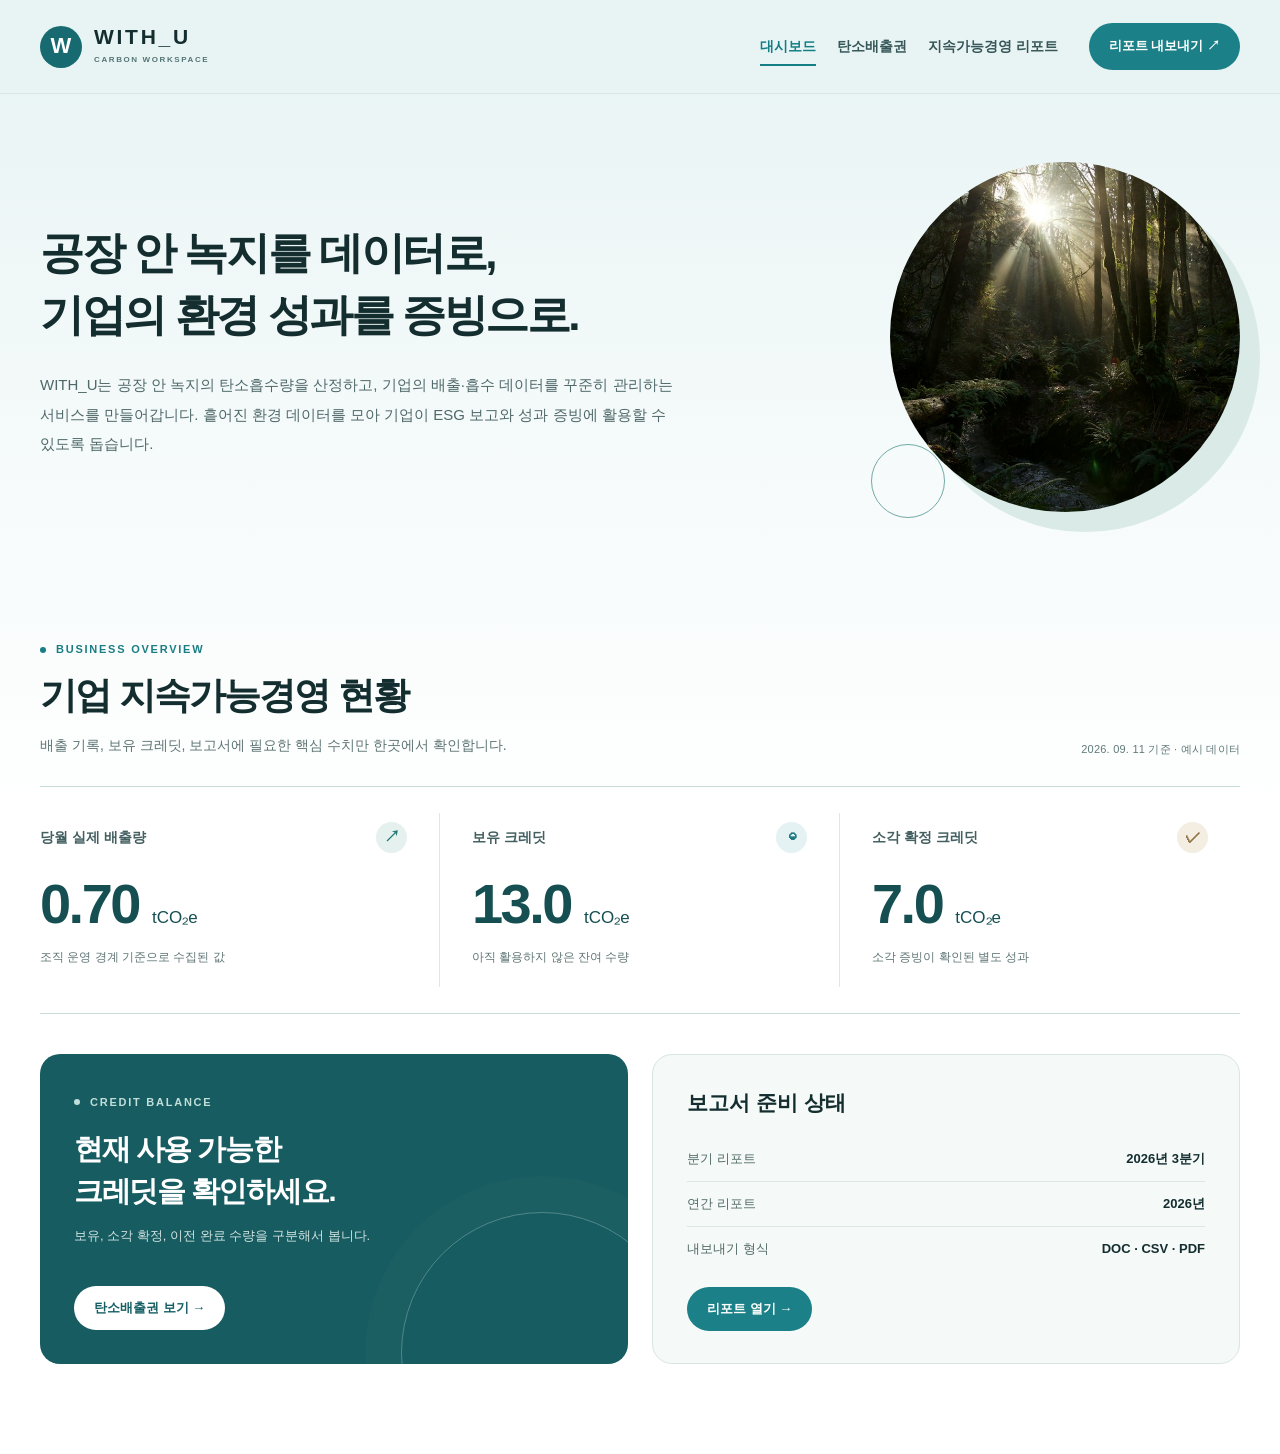
==== index.html @ e31fb892 "Update WITH_U carbon workspace website from supplied files" ====
<!doctype html>
<html lang="ko">
<head>
  <meta charset="utf-8">
  <meta name="viewport" content="width=device-width, initial-scale=1">
  <meta name="description" content="WITH_U 기업용 탄소배출권 및 지속가능경영 리포트 워크스페이스">
  <title>WITH_U | Carbon workspace</title>
  <link rel="icon" href="data:image/svg+xml,%3Csvg xmlns='http://www.w3.org/2000/svg' viewBox='0 0 64 64'%3E%3Crect width='64' height='64' rx='18' fill='%2311352a'/%3E%3Cpath d='M15 16l8 31 9-20 9 20 8-31' fill='none' stroke='%23d7f0d0' stroke-width='6' stroke-linecap='round' stroke-linejoin='round'/%3E%3C/svg%3E">
  <style>
    :root{--ink:#10231c;--forest:#12382c;--green:#207554;--mint:#d9f0df;--lime:#dff57d;--paper:#f5f6f1;--line:#dce3dc;--muted:#6a786f;--orange:#e98e51;--white:#fff;--shadow:0 18px 46px rgba(20,49,38,.08);--radius:22px}
    *{box-sizing:border-box} html{scroll-behavior:smooth} body{margin:0;background:var(--paper);color:var(--ink);font-family:Inter,"Pretendard","Noto Sans KR","Malgun Gothic",sans-serif;line-height:1.55} button,select{font:inherit} button{cursor:pointer} a{color:inherit;text-decoration:none}
    .site-header{height:78px;display:flex;align-items:center;gap:28px;padding:0 clamp(22px,4vw,72px);background:rgba(245,246,241,.9);backdrop-filter:blur(15px);border-bottom:1px solid rgba(16,35,28,.08);position:sticky;top:0;z-index:20}
    .brand{display:flex;align-items:center;gap:10px;border:0;background:none;color:var(--ink);padding:0;text-align:left;min-width:max-content}.brand-mark{display:grid;place-items:center;width:32px;height:32px;background:var(--forest);color:var(--lime);font-weight:900;border-radius:11px;font-size:17px}.brand strong{display:block;font-size:14px;letter-spacing:.14em;line-height:1}.brand small{display:block;margin-top:4px;color:var(--muted);font-size:8px;letter-spacing:.16em;font-weight:700}
    .top-nav{display:flex;align-items:center;gap:4px;margin-left:auto}.top-nav button{padding:11px 13px;border:0;border-radius:99px;background:transparent;color:#526158;font-size:14px;font-weight:750;white-space:nowrap}.top-nav button:hover,.top-nav button.active{background:#e3ece5;color:var(--forest)}.header-cta{display:inline-flex;align-items:center;gap:8px;padding:12px 17px;background:var(--forest);border:1px solid var(--forest);color:#fff;border-radius:99px;font-weight:800;font-size:13px;white-space:nowrap}.header-cta:hover{background:#205340}.menu-toggle{display:none;border:0;background:#e3ece5;border-radius:10px;width:40px;height:40px;font-size:20px;color:var(--forest)}
    main{max-width:1280px;margin:0 auto;padding:40px clamp(22px,4vw,72px) 76px}.page{display:none;animation:rise .3s ease}.page.active{display:block}@keyframes rise{from{opacity:0;transform:translateY(7px)}to{opacity:1;transform:none}}
    .eyebrow{display:inline-flex;align-items:center;gap:8px;font-size:11px;color:var(--green);font-weight:900;letter-spacing:.14em;text-transform:uppercase}.eyebrow:before{content:"";display:block;width:19px;height:2px;background:var(--green)}.intro{display:flex;justify-content:space-between;align-items:end;gap:28px;margin:28px 0 26px}.intro h1{font-size:clamp(30px,4vw,50px);line-height:1.12;letter-spacing:-.06em;margin:9px 0 9px}.intro p{margin:0;color:var(--muted);font-size:14px}.asof{padding:9px 12px;border:1px solid var(--line);background:rgba(255,255,255,.64);border-radius:99px;font-size:12px;white-space:nowrap;color:#536158}
    .activity-intro{padding:clamp(22px,3vw,32px);margin-bottom:30px;background:#e7f3e8;border:1px solid #c9e1cc;border-radius:var(--radius)}.activity-intro h2{margin:8px 0 10px;font-size:clamp(23px,3vw,32px);line-height:1.35;letter-spacing:-.045em;word-break:keep-all;overflow-wrap:anywhere}.activity-intro p{max-width:850px;margin:0;color:#4f6257;font-size:14px;line-height:1.8;word-break:keep-all;overflow-wrap:anywhere}
    .metric-grid{display:grid;grid-template-columns:repeat(3,1fr);gap:15px}.metric{background:var(--white);border:1px solid var(--line);border-radius:var(--radius);padding:23px;min-height:175px;box-shadow:0 5px 20px rgba(21,47,36,.025);position:relative;overflow:hidden}.metric:after{content:"";position:absolute;width:90px;height:90px;right:-28px;bottom:-34px;border-radius:50%;background:#eff7ed}.metric:nth-child(2):after{background:#e8f5c4}.metric:nth-child(3):after{background:#fae9de}.metric-label{display:flex;align-items:center;justify-content:space-between;color:var(--muted);font-size:13px;font-weight:750}.metric-icon{width:32px;height:32px;display:grid;place-items:center;border-radius:11px;background:#eef5ef;color:var(--forest);font-size:16px}.metric:nth-child(2) .metric-icon{background:#edf8ca}.metric:nth-child(3) .metric-icon{background:#fbe9dd}.metric-value{margin-top:31px;font-size:37px;font-weight:850;letter-spacing:-.06em;line-height:1}.metric-value small{font-size:16px;letter-spacing:-.03em;font-weight:750}.metric-note{margin:9px 0 0;font-size:12px;color:var(--muted)}
    .dashboard-actions{display:grid;grid-template-columns:1.1fr .9fr;gap:16px;margin-top:18px}.action-panel{padding:27px;border-radius:var(--radius);background:var(--forest);color:#fff;min-height:210px;display:flex;flex-direction:column;justify-content:space-between}.action-panel .eyebrow{color:var(--lime)}.action-panel .eyebrow:before{background:var(--lime)}.action-panel h2{font-size:26px;letter-spacing:-.05em;line-height:1.2;margin:10px 0 4px}.action-panel p{margin:0;color:#c9d8cc;font-size:13px}.action-link{align-self:flex-start;border:0;border-radius:99px;padding:11px 15px;background:var(--lime);color:var(--forest);font-weight:850;font-size:13px}.action-link:hover{background:#f1ffb8}.summary-card{padding:27px;border:1px solid var(--line);border-radius:var(--radius);background:#fff;min-height:210px}.summary-card h2{font-size:17px;margin:0}.summary-list{list-style:none;padding:0;margin:15px 0 0}.summary-list li{display:flex;justify-content:space-between;gap:15px;padding:10px 0;border-bottom:1px solid #edf0ed;font-size:13px}.summary-list li:last-child{border-bottom:0}.summary-list span{color:var(--muted)}.summary-list b{font-size:13px}
    .credit-overview{background:linear-gradient(135deg,#12382c,#174a39);border-radius:28px;padding:clamp(28px,5vw,54px);color:#fff;overflow:hidden;position:relative}.credit-overview:after{content:"";width:420px;height:420px;position:absolute;right:-155px;top:-235px;border:1px solid rgba(223,245,125,.42);border-radius:50%;box-shadow:0 0 0 62px rgba(223,245,125,.07),0 0 0 124px rgba(223,245,125,.045)}.credit-overview>*{position:relative;z-index:1}.credit-overview .eyebrow{color:var(--lime)}.credit-overview .eyebrow:before{background:var(--lime)}.credit-overview h1{max-width:650px;margin:11px 0 8px;font-size:clamp(33px,5vw,58px);line-height:1.08;letter-spacing:-.065em}.credit-overview p{max-width:610px;margin:0;color:#c8d7cc;font-size:15px}.credit-major{display:flex;align-items:end;gap:12px;margin-top:36px}.credit-major b{font-size:52px;line-height:.9;letter-spacing:-.07em}.credit-major span{font-size:17px;font-weight:800}.credit-major small{margin-left:5px;padding:5px 10px;background:rgba(223,245,125,.14);border-radius:99px;color:#efffbc;font-size:11px;font-weight:800}
    .status-grid{display:grid;grid-template-columns:repeat(3,1fr);gap:15px;margin-top:18px}.status-card{background:#fff;border:1px solid var(--line);border-radius:var(--radius);padding:23px}.status-card .status-label{color:var(--muted);font-size:13px;font-weight:750}.status-card strong{display:block;margin-top:16px;font-size:30px;letter-spacing:-.06em;line-height:1}.status-card strong small{font-size:13px;letter-spacing:-.02em}.status-card p{margin:9px 0 0;color:var(--muted);font-size:12px}.status-card.available{border-color:#bfdcca;background:#fbfffb}.status-card.available strong{color:var(--green)}
    .section-head{display:flex;justify-content:space-between;align-items:end;gap:20px;margin:42px 0 15px}.section-head h2{margin:0;font-size:22px;letter-spacing:-.045em}.section-head p{margin:4px 0 0;color:var(--muted);font-size:13px}.badge{padding:6px 10px;background:#e9f4ea;color:#1d694d;border-radius:99px;font-size:11px;font-weight:850;white-space:nowrap}.credit-table{overflow:auto;border:1px solid var(--line);border-radius:var(--radius);background:#fff}.credit-table table{width:100%;border-collapse:collapse;min-width:650px}.credit-table th,.credit-table td{text-align:left;padding:18px 20px;border-bottom:1px solid #edf0ed;font-size:13px}.credit-table th{background:#f8faf7;color:var(--muted);font-size:11px;letter-spacing:.03em}.credit-table tr:last-child td{border:0}.credit-table td:nth-child(2){font-weight:850;font-size:14px}.status-tag{display:inline-flex;padding:5px 9px;border-radius:99px;font-size:11px;font-weight:850}.status-tag.hold{color:#146247;background:#e4f5e7}.status-tag.retired{color:#99531f;background:#fff0dd}.status-tag.transferred{color:#29617a;background:#e2f2f8}.credit-note{margin:15px 0 0;padding:15px 17px;border-left:3px solid var(--orange);border-radius:0 12px 12px 0;background:#fff9f4;color:#6d604f;font-size:12px}.green-sample{margin-top:44px;padding:clamp(23px,4vw,36px);border-radius:var(--radius);background:#e7f3e8;border:1px solid #c9e1cc}.green-sample .section-head{margin:0 0 21px}.green-sample .section-head p{max-width:650px}.sample-grid{display:grid;grid-template-columns:repeat(3,1fr);gap:13px}.sample-card{min-height:210px;padding:21px;border:1px solid rgba(30,105,75,.16);border-radius:17px;background:rgba(255,255,255,.78);display:flex;flex-direction:column}.sample-number{display:inline-grid;place-items:center;width:34px;height:34px;border-radius:50%;background:var(--forest);color:var(--lime);font-size:12px;font-weight:900}.sample-card h3{margin:22px 0 8px;font-size:18px;letter-spacing:-.04em;line-height:1.25}.sample-card p{margin:0;color:#4f6257;font-size:14px;line-height:1.6}.sample-proof{margin-top:auto;padding-top:16px;color:#1e6a4b;font-size:12px;font-weight:800}.sample-footnote{margin:17px 0 0;color:#56705e;font-size:12px;line-height:1.6}@media(max-width:820px){.sample-grid{grid-template-columns:1fr}.green-sample{margin-top:33px}.sample-card{min-height:0}}
    .report-shell{display:grid;grid-template-columns:275px 1fr;gap:18px;align-items:start}.report-settings{padding:23px;border-radius:var(--radius);background:var(--forest);color:#fff;position:sticky;top:98px}.report-settings h2{font-size:20px;letter-spacing:-.04em;margin:0}.report-settings p{font-size:12px;color:#c9d7ce;margin:8px 0 22px}.report-settings label{display:block;font-size:11px;font-weight:800;letter-spacing:.06em;color:#dce8df;margin-bottom:8px}.report-settings select{width:100%;padding:12px;border:1px solid rgba(255,255,255,.25);border-radius:11px;background:#214c3d;color:#fff;outline:none}.download-actions{display:grid;gap:8px;margin-top:20px}.download-actions button{width:100%;border-radius:11px;padding:11px;border:0;font-size:13px;font-weight:850}.download-actions .download-primary{background:var(--lime);color:var(--forest)}.download-actions .download-secondary{background:transparent;border:1px solid rgba(255,255,255,.28);color:#fff}.report-side-note{margin-top:18px;padding-top:16px;border-top:1px solid rgba(255,255,255,.18);font-size:11px;color:#c8d5cc}.report-paper{padding:clamp(25px,5vw,50px);border:1px solid var(--line);border-radius:var(--radius);background:#fff;box-shadow:var(--shadow)}.paper-top{display:flex;justify-content:space-between;align-items:start;gap:20px;padding-bottom:25px;border-bottom:2px solid var(--forest)}.paper-top h1{margin:7px 0 0;font-size:29px;letter-spacing:-.055em;line-height:1.15}.report-stamp{padding:7px 10px;border:1px solid #a7d1b3;color:#176044;border-radius:99px;font-size:10px;font-weight:850;white-space:nowrap}.report-paper h2{font-size:17px;margin:31px 0 10px;letter-spacing:-.035em}.report-paper p{font-size:14px;color:#36453d;margin:0 0 13px}.report-data{display:grid;grid-template-columns:repeat(3,1fr);gap:10px;margin:20px 0}.report-data div{padding:15px;border-radius:13px;background:#f3f7f2}.report-data span{display:block;font-size:11px;color:var(--muted);font-weight:700}.report-data b{display:block;font-size:20px;letter-spacing:-.05em;margin-top:5px}.report-disclosure{margin-top:23px;padding:14px 16px;background:#fff8e7;border-radius:12px;color:#725f37;font-size:11px;line-height:1.6}.toast{position:fixed;z-index:30;left:50%;bottom:28px;transform:translate(-50%,20px);opacity:0;visibility:hidden;transition:.25s ease;padding:12px 17px;background:#10281e;color:#fff;border-radius:99px;font-size:13px;font-weight:700;box-shadow:0 14px 30px rgba(0,0,0,.16)}.toast.show{opacity:1;visibility:visible;transform:translate(-50%,0)}
    @media(max-width:820px){.site-header{height:68px;padding:0 19px;gap:12px}.brand small{display:none}.top-nav{display:none;position:absolute;top:61px;left:13px;right:13px;padding:9px;background:#fff;border:1px solid var(--line);border-radius:16px;box-shadow:var(--shadow);flex-direction:column;align-items:stretch}.top-nav button{text-align:left}.site-header.menu-open .top-nav{display:flex}.header-cta{margin-left:auto;padding:10px 12px;font-size:12px}.menu-toggle{display:block}main{padding:29px 19px 54px}.intro{align-items:start;flex-direction:column;gap:14px;margin:19px 0 20px}.metric-grid,.status-grid{grid-template-columns:1fr}.dashboard-actions,.report-shell{grid-template-columns:1fr}.report-settings{position:static}.report-data{grid-template-columns:1fr}.credit-major b{font-size:45px}.credit-overview{padding:29px}.credit-overview:after{right:-250px}.section-head{margin-top:31px}.asof{white-space:normal}.paper-top{flex-direction:column}.top-nav+ .header-cta{display:none}}
    @media print{body{background:#fff}.site-header,#dashboard,#credits,.report-settings,.toast{display:none!important}main{padding:0;max-width:none}.page{display:none!important}.page.active#reports{display:block!important}.report-shell{display:block}.report-paper{border:0;box-shadow:none;padding:0}.report-paper p{font-size:11pt}.report-paper h2{margin-top:21px}.report-disclosure{font-size:9pt}.paper-top h1{font-size:23pt}}
  </style>
  <link rel="stylesheet" href="theme.css" media="screen">
</head>
<body>
  <header class="site-header" id="site-header">
    <button class="brand" type="button" onclick="navigate('dashboard')" aria-label="WITH_U 대시보드">
      <span class="brand-mark">W</span><span><strong>WITH_U</strong><small>CARBON WORKSPACE</small></span>
    </button>
    <nav class="top-nav" aria-label="주요 메뉴">
      <button type="button" data-page="dashboard" class="active" onclick="navigate('dashboard')">대시보드</button>
      <button type="button" data-page="credits" onclick="navigate('credits')">탄소배출권</button>
      <button type="button" data-page="reports" onclick="navigate('reports')">지속가능경영 리포트</button>
    </nav>
    <button class="header-cta" type="button" onclick="openReportExport()">리포트 내보내기 ↗</button>
    <button class="menu-toggle" type="button" aria-label="메뉴 열기" aria-expanded="false" onclick="toggleMenu()">☰</button>
  </header>

  <main>
    <section class="page active" id="dashboard" aria-labelledby="dashboard-title">
      <section class="activity-intro" aria-labelledby="activity-title">
        <h2 id="activity-title">공장 안 녹지를 데이터로, 기업의 환경 성과를 증빙으로.</h2>
        <p>WITH_U는 공장 안 녹지의 탄소흡수량을 산정하고, 기업의 배출·흡수 데이터를 꾸준히 관리하는 서비스를 만들어갑니다. 흩어진 환경 데이터를 모아 기업이 ESG 보고와 성과 증빙에 활용할 수 있도록 돕습니다.</p>
      </section>
      <div class="intro">
        <div><span class="eyebrow">BUSINESS OVERVIEW</span><h1 id="dashboard-title">기업 지속가능경영 현황</h1><p>배출 기록, 보유 크레딧, 보고서에 필요한 핵심 수치만 한곳에서 확인합니다.</p></div>
        <span class="asof">2026. 09. 11 기준 · 예시 데이터</span>
      </div>
      <div class="metric-grid">
        <article class="metric"><div class="metric-label"><span>당월 실제 배출량</span><span class="metric-icon">↗</span></div><div class="metric-value">0.70 <small>tCO₂e</small></div><p class="metric-note">조직 운영 경계 기준으로 수집된 값</p></article>
        <article class="metric"><div class="metric-label"><span>보유 크레딧</span><span class="metric-icon">◒</span></div><div class="metric-value">13.0 <small>tCO₂e</small></div><p class="metric-note">아직 활용하지 않은 잔여 수량</p></article>
        <article class="metric"><div class="metric-label"><span>소각 확정 크레딧</span><span class="metric-icon">✓</span></div><div class="metric-value">7.0 <small>tCO₂e</small></div><p class="metric-note">소각 증빙이 확인된 별도 성과</p></article>
      </div>
      <div class="dashboard-actions">
        <article class="action-panel"><div><span class="eyebrow">CREDIT BALANCE</span><h2>현재 사용 가능한<br>크레딧을 확인하세요.</h2><p>보유, 소각 확정, 이전 완료 수량을 구분해서 봅니다.</p></div><button class="action-link" type="button" onclick="navigate('credits')">탄소배출권 보기 →</button></article>
        <article class="summary-card"><h2>보고서 준비 상태</h2><ul class="summary-list"><li><span>분기 리포트</span><b>2026년 3분기</b></li><li><span>연간 리포트</span><b>2026년</b></li><li><span>내보내기 형식</span><b>DOC · CSV · PDF</b></li></ul><button class="action-link" style="margin-top:13px;background:#12382c;color:#fff" type="button" onclick="navigate('reports')">리포트 열기 →</button></article>
      </div>
    </section>

    <section class="page" id="credits" aria-labelledby="credits-title">
      <article class="credit-overview"><span class="eyebrow">CARBON CREDIT BALANCE</span><h1 id="credits-title">보유 크레딧,<br>명확하게 관리합니다.</h1><p>크레딧 수량은 실제 배출량과 상계하지 않고, 상태별로 분리해 지속가능경영 리포트에 바로 활용할 수 있습니다.</p><div class="credit-major"><b>13.0</b><span>tCO₂e</span><small>현재 보유</small></div></article>
      <div class="status-grid" aria-label="탄소배출권 상태">
        <article class="status-card available"><span class="status-label">보유</span><strong>13.0 <small>tCO₂e</small></strong><p>활용 전 잔여 크레딧</p></article>
        <article class="status-card"><span class="status-label">소각 확정</span><strong>7.0 <small>tCO₂e</small></strong><p>소각 증빙 확인 완료</p></article>
        <article class="status-card"><span class="status-label">이전 완료</span><strong>5.0 <small>tCO₂e</small></strong><p>이전 이력 보관</p></article>
      </div>
      <div class="section-head"><div><h2>크레딧 현황</h2><p>보고서에는 각 상태를 별도 항목으로 제시합니다.</p></div><span class="badge">2026년 관리 기준</span></div>
      <div class="credit-table"><table><thead><tr><th>구분</th><th>수량</th><th>리포트 표기</th><th>상태</th></tr></thead><tbody><tr><td>보유 크레딧</td><td>13.0 tCO₂e</td><td>활용 전 잔여 수량</td><td><span class="status-tag hold">보유</span></td></tr><tr><td>소각 확정 크레딧</td><td>7.0 tCO₂e</td><td>원장상 소각 증빙 기준</td><td><span class="status-tag retired">소각 확정</span></td></tr><tr><td>이전 완료 크레딧</td><td>5.0 tCO₂e</td><td>이전 이력 기준</td><td><span class="status-tag transferred">이전 완료</span></td></tr></tbody></table></div>
      <p class="credit-note">보고 유의: 보유·소각·이전 수량은 실제 배출량과 합산하거나 순배출량으로 표기하지 않습니다. 외부 공개 전에는 원장, 소각 증빙, 적용 기준을 확인하세요.</p>
      <section class="green-sample" aria-labelledby="green-sample-title">
        <div class="section-head"><div><h2 id="green-sample-title">녹지를 지키기 위한 활동 예시</h2><p>탄소배출권과 함께 관리할 수 있는 현장 보전 활동의 샘플입니다. 실제 운영 시에는 대상지·기간·기록 기준을 정해 적용합니다.</p></div><span class="badge">SAMPLE</span></div>
        <div class="sample-grid">
          <article class="sample-card"><span class="sample-number">01</span><h3>유휴부지 녹지 조성</h3><p>유휴 공간에 지역 환경에 맞는 수목과 초화를 식재하고, 식재 면적과 관리 현황을 지속적으로 기록합니다.</p><span class="sample-proof">기록 예시 · 식재 도면 · 현장 사진</span></article>
          <article class="sample-card"><span class="sample-number">02</span><h3>하천변·공원 식생 복원</h3><p>훼손된 수변과 공원 가장자리의 식생을 보완해 녹지 연결성을 높이고, 계절별 변화 상태를 점검합니다.</p><span class="sample-proof">기록 예시 · 구역 지도 · 점검 일지</span></article>
          <article class="sample-card"><span class="sample-number">03</span><h3>생육 및 유지관리 모니터링</h3><p>수목 고사율, 관수·정비 이력, 생태 관찰 결과를 정기적으로 관리해 녹지의 유지 상태를 확인합니다.</p><span class="sample-proof">기록 예시 · 관리 대장 · 관찰 기록</span></article>
        </div>
        <p class="sample-footnote">위 내용은 화면 구성용 샘플입니다. 녹지 보전 활동만으로 크레딧이 자동 발행되지는 않으며, 감축 주장에는 적용 방법론과 기준선, 검증 절차가 필요합니다.</p>
      </section>
    </section>

    <section class="page" id="reports" aria-labelledby="reports-title">
      <div class="intro"><div><span class="eyebrow">EXPORT READY</span><h1 id="reports-title">지속가능경영 리포트</h1><p>분기 또는 연간 기준의 요약 문안을 내려받아 보고서에 바로 넣을 수 있습니다.</p></div><span class="asof">DOC · CSV · PDF 지원</span></div>
      <div class="report-shell">
        <aside class="report-settings"><h2>리포트 설정</h2><p>보고 기간을 고르면 화면과 다운로드 내용이 함께 바뀝니다.</p><label for="report-period">보고 기간</label><select id="report-period" onchange="renderReport()"><option value="q1">2026년 1분기</option><option value="q2">2026년 2분기</option><option value="q3" selected>2026년 3분기</option><option value="annual">2026년 연간</option></select><div class="download-actions"><button class="download-primary" type="button" onclick="downloadReport('doc')">DOC 다운로드</button><button class="download-secondary" type="button" onclick="downloadReport('csv')">CSV 다운로드</button><button class="download-secondary" type="button" onclick="printReport()">PDF로 저장 / 인쇄</button></div><p class="report-side-note">내보낸 문서는 예시 데이터입니다. 외부 공개 전 조직 경계, 배출계수, 검증 상태를 확인하세요.</p></aside>
        <article class="report-paper" id="report-paper" aria-live="polite"></article>
      </div>
    </section>
  </main>
  <div class="toast" id="toast" role="status" aria-live="polite"></div>
  <script>
    const reports={
      q1:{label:'2026년 1분기',title:'WITH_U 지속가능경영 리포트 | 2026년 1분기',emission:'미입력',reduction:'미입력',holding:'미입력',retired:'미입력',boundary:'2026년 1분기 조직 운영 경계',status:'분기 데이터 미입력'},
      q2:{label:'2026년 2분기',title:'WITH_U 지속가능경영 리포트 | 2026년 2분기',emission:'미입력',reduction:'미입력',holding:'미입력',retired:'미입력',boundary:'2026년 2분기 조직 운영 경계',status:'분기 데이터 미입력'},
      q3:{label:'2026년 3분기',title:'WITH_U 지속가능경영 리포트 | 2026년 3분기',emission:'0.70',reduction:'16.8',holding:'13.0',retired:'7.0',boundary:'조직 운영 경계 내 수집 데이터',status:'내부 검토용 예시'},
      annual:{label:'2026년 연간',title:'WITH_U 지속가능경영 리포트 | 2026년 연간',emission:'2.84',reduction:'48.2',holding:'13.0',retired:'7.0',boundary:'2026년 연간 조직 운영 경계',status:'연간 취합 전 예시'}
    };
    let toastTimer;
    function navigate(page){
      document.querySelectorAll('.page').forEach(el=>el.classList.toggle('active',el.id===page));
      document.querySelectorAll('[data-page]').forEach(el=>el.classList.toggle('active',el.dataset.page===page));
      const header=document.getElementById('site-header'); header.classList.remove('menu-open');
      document.querySelector('.menu-toggle').setAttribute('aria-expanded','false');
      window.scrollTo({top:0,behavior:'smooth'});
      if(page==='reports') renderReport();
    }
    function toggleMenu(){const header=document.getElementById('site-header');const open=header.classList.toggle('menu-open');document.querySelector('.menu-toggle').setAttribute('aria-expanded',String(open));}
    function openReportExport(){navigate('reports');setTimeout(()=>document.getElementById('report-period').focus(),280);}
    function currentReport(){return reports[document.getElementById('report-period').value];}
    function renderReport(){const d=currentReport();document.getElementById('report-paper').innerHTML=`<div class="paper-top"><div><span class="eyebrow">SUSTAINABILITY REPORT</span><h1>${d.label} 지속가능경영 요약</h1></div><span class="report-stamp">${d.status}</span></div><h2>핵심 수치</h2><div class="report-data"><div><span>실제 배출량</span><b>${d.emission} tCO₂e</b></div><div><span>활동 기반 감축량</span><b>${d.reduction} tCO₂e</b></div><div><span>소각 확정 크레딧</span><b>${d.retired} tCO₂e</b></div></div><h2>보고서 삽입용 문안</h2><p>WITH_U는 ${d.label} ${d.boundary}를 기준으로 온실가스 데이터를 관리했습니다. 실제 배출량은 <b>${d.emission} tCO₂e</b>이며, 방법론 적용을 전제로 관리하는 감축량은 <b>${d.reduction} tCO₂e</b>입니다.</p><p>보유 크레딧은 <b>${d.holding} tCO₂e</b>이며, 원장상 소각이 확정된 크레딧 <b>${d.retired} tCO₂e</b>는 별도 성과로 제시합니다. 크레딧 수량은 실제 배출량과 상계하지 않습니다.</p><h2>관리 기준</h2><p><b>보고 범위:</b> ${d.boundary}<br><b>데이터 상태:</b> ${d.status}</p><div class="report-disclosure"><b>외부 공개 전 확인 사항</b><br>조직·운영 경계, 적용 배출계수, 감축 방법론, 검증 절차 및 크레딧 적격성 증빙을 검토하세요.</div>`;}
    function reportText(d){return `${d.title}\n\n핵심 수치\n실제 배출량: ${d.emission} tCO2e\n활동 기반 감축량: ${d.reduction} tCO2e\n보유 크레딧: ${d.holding} tCO2e\n소각 확정 크레딧: ${d.retired} tCO2e\n\nWITH_U는 ${d.label} ${d.boundary}를 기준으로 온실가스 데이터를 관리했습니다. 보유 및 소각 확정 크레딧은 실제 배출량과 상계하지 않고 별도 성과로 제시합니다.\n\n외부 공개 전 조직·운영 경계, 배출계수, 감축 방법론, 검증 절차 및 크레딧 적격성 증빙을 확인하세요.`}
    function downloadBlob(content,name,type){const url=URL.createObjectURL(new Blob([content],{type}));const link=document.createElement('a');link.href=url;link.download=name;document.body.appendChild(link);link.click();link.remove();setTimeout(()=>URL.revokeObjectURL(url),500);}
    function downloadReport(type){const d=currentReport(),period=document.getElementById('report-period').value,slug=period==='annual'?'2026_Annual':`2026_${period.toUpperCase()}`;if(type==='csv'){const csv=`항목,값,단위,구분\n실제 배출량,${d.emission},tCO2e,온실가스 데이터\n활동 기반 감축량,${d.reduction},tCO2e,방법론 적용 전제\n보유 크레딧,${d.holding},tCO2e,잔여 수량\n소각 확정 크레딧,${d.retired},tCO2e,원장상 소각 증빙\n보고 범위,"${d.boundary}",,관리 경계`;downloadBlob('\uFEFF'+csv,`WITH_U_${slug}_sustainability_data.csv`,'text/csv;charset=utf-8');notify('CSV 파일을 다운로드했습니다.');return;}const doc=`<!doctype html><html lang="ko"><head><meta charset="utf-8"><style>body{font-family:Arial,'Malgun Gothic',sans-serif;max-width:760px;margin:42px auto;padding:0 24px;color:#17221e;line-height:1.7}h1{font-size:26px;border-bottom:2px solid #12382c;padding-bottom:12px}pre{white-space:pre-wrap;font-family:inherit}</style></head><body><h1>${d.title}</h1><pre>${reportText(d)}</pre></body></html>`;downloadBlob(doc,`WITH_U_${slug}_sustainability_summary.doc`,'application/msword');notify('DOC 파일을 다운로드했습니다.');}
    function printReport(){navigate('reports');setTimeout(()=>window.print(),180);}
    function notify(message){const t=document.getElementById('toast');t.textContent=message;t.classList.add('show');clearTimeout(toastTimer);toastTimer=setTimeout(()=>t.classList.remove('show'),2600);}
    renderReport();
  </script>
</body>
</html>
---- theme.css ----
/* Visual reference: https://thankscarbon.com/ — original WITH_U content retained. */
:root{--ink:#142e30;--forest:#155f64;--green:#197e84;--mint:#e4f3f1;--lime:#e0f1e6;--paper:#fff;--line:#dce8e6;--muted:#5f7474;--radius:20px;--shadow:0 16px 48px rgba(30,74,75,.045)}
body{background:linear-gradient(180deg,#e7f3f4 0,#f5fafa 440px,#fff 820px);font-size:15px;-webkit-font-smoothing:antialiased}
button,a,select{touch-action:manipulation}
button{transition:background .2s,color .2s,box-shadow .2s,transform .2s}
button:focus-visible,a:focus-visible,select:focus-visible{outline:3px solid #208e97;outline-offset:5px}
button:hover{transform:translateY(-1px)}
.site-header{height:94px;padding:0 max(32px,calc((100vw - 1200px)/2));gap:28px;background:rgba(232,244,244,.94);border-bottom:1px solid rgba(22,87,88,.08);backdrop-filter:blur(18px)}
.brand{gap:12px}.brand-mark{width:42px;height:42px;border-radius:50%;background:#176b70;color:#fff;font-size:22px;font-weight:700}.brand strong{font-size:21px;letter-spacing:.13em}.brand small{font-size:8px;letter-spacing:.2em;margin-top:7px;color:#557575}
.top-nav{gap:15px}.top-nav button{position:relative;border-radius:0;background:transparent;padding:13px 3px;color:#365658;font-size:14px;font-weight:700}
.top-nav button:hover,.top-nav button.active{background:transparent;color:#137f85}.top-nav button:after{content:"";position:absolute;bottom:4px;left:3px;right:3px;height:2px;background:currentColor;transform:scaleX(0);transition:transform .2s;transform-origin:left}.top-nav button.active:after,.top-nav button:hover:after{transform:scaleX(1)}
.header-cta{padding:13px 20px;border:0;background:#1b8087;font-weight:700;font-size:13px;box-shadow:none}.header-cta:hover{background:#155f64}
main{max-width:1264px;padding:0 32px 90px}
.page{animation:rise .35s ease}
.eyebrow{font-size:11px;font-weight:700;letter-spacing:.16em;gap:10px}.eyebrow:before{width:6px;height:6px;border-radius:50%}
.activity-intro{position:relative;isolation:isolate;display:flex;flex-direction:column;justify-content:center;min-height:500px;padding:68px 0 76px;margin:0 0 34px;background:transparent;border:0;border-radius:0}
.activity-intro:after{content:"";position:absolute;z-index:-1;right:0;top:68px;width:350px;aspect-ratio:1;border-radius:50%;background:#bdd9d4 url('./assets/forest.jpg') center 48%/cover;box-shadow:20px 20px 0 #d9eae7}
.activity-intro:before{content:"";position:absolute;right:295px;top:350px;width:72px;height:72px;border:1px solid #72aba6;border-radius:50%;z-index:-2}
.activity-intro .eyebrow{margin-bottom:17px}
.activity-intro h2{max-width:690px;width:calc(100% - 380px);margin:0 0 25px;font-size:clamp(32px,3.45vw,46px);font-weight:750;letter-spacing:-.055em;line-height:1.4;text-wrap:balance}
.activity-intro p{width:calc(100% - 415px);max-width:650px;color:#4f6869;font-size:15px;line-height:1.95}
.intro{gap:24px;margin:42px 0 28px}.intro h1{font-size:clamp(28px,3vw,37px);line-height:1.35;letter-spacing:-.05em;font-weight:750;margin:12px 0}.intro p{font-size:14px;line-height:1.8;word-break:keep-all}.asof{background:transparent;border:0;padding:0;color:#617979;font-size:11px;letter-spacing:.02em}
.metric-grid{gap:0;border-top:1px solid #c9dcda;border-bottom:1px solid #c9dcda;padding:26px 0}
.metric{min-height:174px;padding:9px 32px;background:transparent;border:0;border-right:1px solid var(--line);border-radius:0;box-shadow:none;overflow:visible}.metric:first-child{padding-left:0}.metric:last-child{border:0}.metric:after{display:none}.metric-label{font-size:14px;color:#435f60;font-weight:600}.metric-icon{width:31px;height:31px;border-radius:50%;background:#e5f1ee;color:#267974}.metric:nth-child(2) .metric-icon{background:#e4f2f3;color:#1f7a83}.metric:nth-child(3) .metric-icon{background:#f4eee2;color:#917446}.metric-value{font-size:56px;font-weight:650;letter-spacing:-.045em;color:#164f52;margin-top:23px;font-variant-numeric:tabular-nums}.metric-value small{font-size:17px;font-weight:500;letter-spacing:0}.metric-note{font-size:12px;margin-top:15px;line-height:1.7}
.dashboard-actions{margin-top:40px;gap:24px;grid-template-columns:1fr 1fr}.action-panel{position:relative;overflow:hidden;background:#175c61;border-radius:20px;padding:34px;min-height:285px}.action-panel:after{content:"";position:absolute;pointer-events:none;right:-55px;bottom:-130px;width:280px;height:280px;border:1px solid #518789;border-radius:50%;box-shadow:0 0 0 36px #ffffff04}.action-panel>*{position:relative;z-index:1}.action-panel .eyebrow{color:#bfdfd8}.action-panel .eyebrow:before{background:#bfdfd8}.action-panel h2{font-size:29px;line-height:1.45;margin:16px 0 12px;font-weight:650}.action-panel p{color:#d0e3e1;line-height:1.8}.action-link{background:#fff;color:#155f64;padding:12px 20px;font-size:13px;font-weight:700;margin-top:20px}.action-link:hover{background:#e7f6ef}.summary-card{padding:32px 34px;border-color:#d9e5e2;border-radius:20px;background:#f5f9f7;min-height:285px}.summary-card h2{font-size:21px;font-weight:650}.summary-list{margin-top:17px}.summary-list li{border-color:#dce8e4;padding:12px 0}.summary-list span{color:#516a66}.summary-list b{font-weight:650}.summary-card .action-link{background:#1b8087!important;margin-top:16px!important}.summary-card .action-link:hover{background:#155f64!important}
#credits,#reports{padding-top:52px}.credit-overview{padding:48px;background:#e6f2f1;border:1px solid #d4e6e2;border-radius:24px;color:var(--ink)}.credit-overview:after{width:275px;height:275px;right:35px;top:45px;border:0;background:#bdd9d4 url('./assets/forest.jpg') center/cover;box-shadow:15px 15px 0 #d2e5df;opacity:.94}.credit-overview .eyebrow{color:var(--green)}.credit-overview .eyebrow:before{background:var(--green)}.credit-overview h1{font-size:clamp(32px,4vw,49px);font-weight:650;line-height:1.35;letter-spacing:-.05em;max-width:65%;margin:17px 0 20px}.credit-overview p{color:#4c6968;max-width:61%;font-size:14px;line-height:1.85;word-break:keep-all}.credit-major{margin-top:34px;gap:10px;flex-wrap:wrap}.credit-major b{font-size:58px;font-weight:600;color:#155f64}.credit-major span{font-size:16px;font-weight:500;color:#346764}.credit-major small{background:#cfe7dd;color:#2d6357;font-weight:600;padding:6px 12px}
.status-grid{gap:20px;margin-top:24px}.status-card{padding:27px;border-radius:16px;background:#fff;border-color:#dce8e6}.status-card.available{background:#f3f9f5;border-color:#d2e5da}.status-card .status-label{font-size:14px;font-weight:600}.status-card strong{font-size:36px;margin-top:20px;font-weight:600}.status-card strong small{font-weight:500;font-size:14px}.status-card p{line-height:1.7}
.section-head{margin:52px 0 22px}.section-head h2{font-size:25px;font-weight:650;line-height:1.4}.section-head p{line-height:1.85}.badge{background:#e8f4ef;color:#337265;font-weight:600;padding:7px 12px}.credit-table{border-radius:16px;scrollbar-width:thin;scrollbar-color:#8db5b0 #f1f6f4}.credit-table th{background:#edf5f3;font-size:12px;font-weight:600;color:#4f6d6b}.credit-table th,.credit-table td{padding:20px 24px;border-color:#e3ece8}.credit-table td:nth-child(2){font-weight:650}.credit-table tbody tr:hover{background:#f7fbf9}.status-tag{font-weight:600}.credit-note{padding:18px 20px;font-size:12px;line-height:1.85;background:#fbf8f1;border-left-color:#c6ad7e}
.green-sample{margin-top:54px;background:#f0f6f2;border:0;border-radius:22px;padding:36px}.green-sample .section-head{align-items:start;margin-bottom:28px;gap:16px}.sample-grid{gap:24px}.sample-card{border:0;border-radius:0;background:transparent;padding:0 22px 0 0;border-right:1px solid #cfded4;min-height:245px}.sample-card:last-child{border:0;padding-right:0}.sample-number{width:40px;height:40px;background:#fff;color:#357564;font-weight:600;font-size:14px}.sample-card h3{font-size:20px;font-weight:650;line-height:1.5;margin:18px 0 12px;word-break:keep-all}.sample-card p{font-size:13px;line-height:1.85;color:#536d62}.sample-proof{padding-top:22px;font-size:11px;font-weight:600;line-height:1.8;color:#34765e}.sample-footnote{margin-top:30px;padding-top:20px;border-top:1px solid #d1e0d7;font-size:11px;line-height:1.85}
#reports>.intro{margin-top:0;margin-bottom:34px}.report-shell{grid-template-columns:280px minmax(0,1fr);gap:28px}.report-settings{background:#edf5f3;color:var(--ink);border:1px solid #d7e6e2;border-radius:18px;padding:26px;top:118px}.report-settings h2{font-size:21px;font-weight:650}.report-settings p{color:#536e69;font-size:13px;line-height:1.85;margin:12px 0 26px}.report-settings label{font-size:12px;font-weight:600;letter-spacing:0;color:#365f56}.report-settings select{background:#fff;color:#214b44;border:1px solid #a9c6bd;padding:13px;border-radius:8px;min-height:48px}.report-settings select:focus-visible{outline:3px solid #208e97}.download-actions{margin-top:24px;gap:10px}.download-actions button{min-height:45px;border-radius:99px;padding:12px 10px;font-weight:600}.download-actions .download-primary{background:#1b8087;color:#fff}.download-actions .download-primary:hover{background:#155f64}.download-actions .download-secondary{border:1px solid #abc7c0;color:#28584e;background:transparent}.download-actions .download-secondary:hover{background:#deeee7}.report-settings .report-side-note{margin:24px 0 0;padding-top:19px;border-top:1px solid #cadfd7;color:#5f776f;font-size:11px}
.report-paper{border-radius:18px;border-color:#dce7e2;padding:38px;box-shadow:0 16px 40px #214d4310}.paper-top{gap:18px;padding-bottom:26px;border-color:#2b7d78;flex-wrap:wrap}.paper-top h1{font-size:28px;font-weight:650;line-height:1.5;letter-spacing:-.045em;margin-top:10px}.report-stamp{font-weight:600;font-size:10px;border-color:#b3cec3;color:#397561}.report-paper h2{font-size:18px;font-weight:650;margin-top:32px}.report-paper p{line-height:1.95;color:#445e55}.report-data{gap:10px;margin:22px 0}.report-data div{padding:17px 13px;border-radius:10px;background:#f0f6f3}.report-data b{font-size:20px;font-weight:650;line-height:1.6;margin-top:8px}.report-data span{font-size:11px;font-weight:500;color:#58736a}.report-disclosure{background:#f8f5eb;color:#756544;padding:18px;font-size:11px;line-height:1.9}.toast{background:#164f52;border-radius:14px;max-width:calc(100vw - 32px);width:max-content;font-weight:500}
@media(min-width:1600px){.activity-intro{min-height:520px}.activity-intro:after{width:390px;top:60px}.activity-intro h2{font-size:48px}}
@media(max-width:1100px){.site-header{padding:0 28px;gap:20px}.top-nav{gap:12px}.header-cta{padding:12px 16px;font-size:12px}.activity-intro:after{width:290px;top:95px;right:5px}.activity-intro:before{right:230px}.activity-intro h2{width:calc(100% - 320px);font-size:36px}.activity-intro p{width:calc(100% - 330px);font-size:14px}.credit-overview:after{width:220px;height:220px;right:30px;top:75px}.paper-top h1{font-size:25px}.report-paper{padding:28px}.report-data{grid-template-columns:1fr}.report-data div{display:flex;align-items:center;justify-content:space-between;gap:12px}.report-data b{margin:0}}
@media(max-width:820px){.site-header{height:76px;padding:0 22px;gap:12px}.brand strong{font-size:19px}.brand-mark{width:37px;height:37px;font-size:20px}.brand small{display:block;font-size:7px}.menu-toggle{margin-left:auto;background:#dceeed;color:#1b6d72;width:44px;height:44px;border-radius:50%}.top-nav{top:68px;left:16px;right:16px;border-radius:16px;padding:12px 20px;background:#fff;box-shadow:0 12px 32px #164f521a;gap:3px}.top-nav button{padding:15px 3px;min-height:48px}.top-nav button:after{right:auto;width:28px;bottom:7px}.site-header.menu-open .top-nav{display:flex}.header-cta{display:none}main{padding:0 24px 60px}.activity-intro{min-height:460px;padding:44px 0 48px;margin-bottom:15px}.activity-intro:after{width:230px;top:110px;right:-5px;box-shadow:12px 12px 0 #d9eae7}.activity-intro:before{right:170px;top:320px;width:45px;height:45px}.activity-intro h2{width:calc(100% - 240px);font-size:30px;line-height:1.5;margin-bottom:18px}.activity-intro p{width:calc(100% - 250px);font-size:13px;line-height:1.9}.intro{margin:28px 0 24px;gap:13px}.intro h1{font-size:30px;margin:10px 0}.intro p{font-size:13px}.metric-grid{grid-template-columns:repeat(3,minmax(0,1fr));padding:20px 0}.metric{padding:5px 18px;min-height:160px}.metric-label{font-size:12px;gap:8px}.metric-icon{display:none}.metric-value{font-size:42px;margin-top:25px}.metric-value small{font-size:12px}.metric-note{font-size:11px}.dashboard-actions{grid-template-columns:1fr 1fr;gap:18px;margin-top:28px}.action-panel,.summary-card{padding:25px;min-height:290px}.action-panel h2{font-size:25px}.summary-card h2{font-size:20px}.summary-list li{font-size:12px}.summary-list b{font-size:12px}.report-shell{grid-template-columns:1fr;gap:24px}.report-settings{position:static;padding:24px}.download-actions{grid-template-columns:repeat(3,minmax(0,1fr));gap:8px}.download-actions button{font-size:12px}.report-settings p{margin-bottom:20px}.report-settings select{max-width:360px}.report-settings .report-side-note{margin-top:20px}.report-data{grid-template-columns:repeat(3,minmax(0,1fr))}.report-data div{display:block}.report-data b{margin-top:8px}.paper-top{flex-direction:row}.status-grid{grid-template-columns:repeat(3,minmax(0,1fr));gap:12px}.status-card{padding:20px}.status-card strong{font-size:31px}.credit-overview{padding:32px}.credit-overview:after{width:180px;height:180px;right:24px;top:55px}.credit-overview h1{font-size:34px;max-width:67%}.credit-overview p{max-width:64%;font-size:13px}.credit-major b{font-size:48px}.section-head{margin-top:38px;align-items:start}.green-sample{padding:28px;margin-top:38px}.sample-grid{grid-template-columns:1fr;gap:24px}.sample-card{border-right:0;border-bottom:1px solid #cfded4;padding:0 0 24px;min-height:0}.sample-card:last-child{padding-bottom:0}.sample-card h3{margin:12px 0 8px}.sample-proof{padding-top:14px}.sample-footnote{margin-top:24px}}
@media(max-width:560px){.activity-intro{padding:37px 0 32px;min-height:0;display:grid;grid-template-columns:minmax(0,1fr)}.activity-intro h2{width:100%;font-size:33px;line-height:1.45;max-width:400px;text-wrap:pretty}.activity-intro .eyebrow{margin-bottom:16px}.activity-intro p{width:100%;font-size:14px;line-height:1.9;max-width:440px}.activity-intro:after{position:relative;inset:auto;z-index:0;grid-row:4;justify-self:end;width:200px;margin:28px 12px 10px;box-shadow:12px 10px 0 #d9eae7}.activity-intro:before{top:auto;bottom:52px;right:195px;width:44px;height:44px}.intro h1{font-size:27px}.metric-grid{grid-template-columns:1fr;gap:0;padding:0}.metric,.metric:first-child{padding:22px 0;border-right:0;border-bottom:1px solid var(--line);min-height:0;display:grid;grid-template-columns:1fr auto;align-items:center;gap:5px 14px}.metric:last-child{border:0}.metric-label{font-size:14px}.metric-icon{display:grid;margin-left:8px;width:28px;height:28px}.metric-value{font-size:40px;margin:0;grid-column:2;grid-row:1/3;white-space:nowrap}.metric-note{font-size:11px;margin:0;grid-column:1}.metric-value small{font-size:12px}.dashboard-actions{grid-template-columns:1fr;gap:20px}.action-panel,.summary-card{padding:28px;min-height:270px}.action-panel h2{font-size:27px}.summary-list li,.summary-list b{font-size:13px}#credits,#reports{padding-top:30px}.credit-overview{padding:28px 24px}.credit-overview:after{display:none}.credit-overview h1{max-width:100%;font-size:34px}.credit-overview p{max-width:100%;font-size:14px}.credit-major{gap:8px}.credit-major small{font-size:10px}.status-grid{grid-template-columns:1fr;gap:12px}.status-card{padding:22px;display:grid;grid-template-columns:1fr auto;align-items:center;gap:6px 14px}.status-card strong{grid-column:2;grid-row:1/3;margin:0;font-size:30px}.status-card p{margin:0;font-size:11px}.status-card strong small{font-size:12px}.section-head h2{font-size:23px}.section-head{gap:12px;flex-wrap:wrap}.section-head p{font-size:12px}.credit-table th,.credit-table td{padding:17px 20px}.green-sample{padding:26px 22px}.report-settings{padding:24px}.download-actions{grid-template-columns:1fr}.report-settings select{max-width:none}.report-paper{padding:24px 20px}.paper-top{flex-direction:column;gap:12px}.paper-top h1{font-size:24px}.report-data{grid-template-columns:1fr}.report-data div{display:flex}.report-data b{margin:0}.report-paper p{font-size:13px;line-height:1.95}.asof{font-size:11px}.credit-note{font-size:11px}}
.paper-top h1{word-break:keep-all;overflow-wrap:anywhere;text-wrap:balance}.report-paper p{word-break:keep-all;overflow-wrap:anywhere}
@media(prefers-reduced-motion:reduce){html{scroll-behavior:auto}.page{animation:none}button,.top-nav button:after,.toast{transition:none}button:hover{transform:none}}
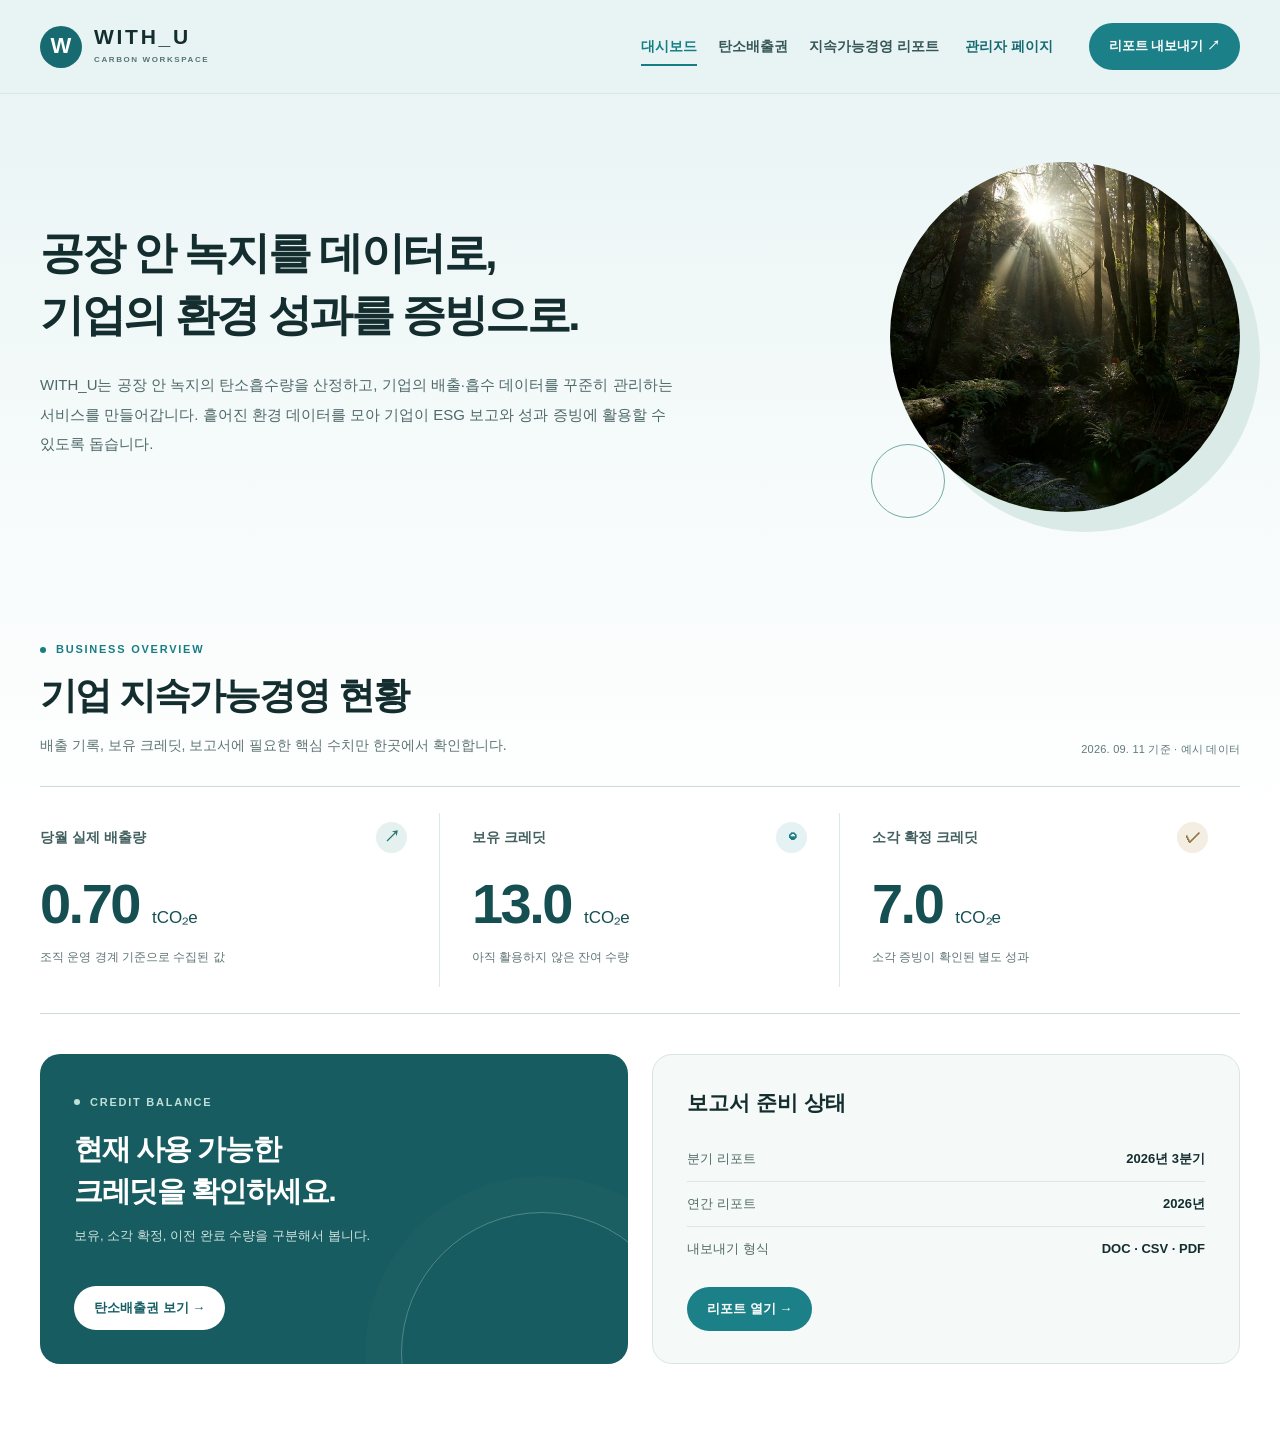
==== commit 3d22179a: "Add green-space admin page with GPS boundaries, soil records and carbon stock-change calculations" ====
--- a/index.html
+++ b/index.html
@@ -25,7 +25,7 @@
     @media print{body{background:#fff}.site-header,#dashboard,#credits,.report-settings,.toast{display:none!important}main{padding:0;max-width:none}.page{display:none!important}.page.active#reports{display:block!important}.report-shell{display:block}.report-paper{border:0;box-shadow:none;padding:0}.report-paper p{font-size:11pt}.report-paper h2{margin-top:21px}.report-disclosure{font-size:9pt}.paper-top h1{font-size:23pt}}
   </style>
   <link rel="stylesheet" href="theme.css" media="screen">
-</head>
+<style>.top-nav .admin-nav{font-size:14px;font-weight:700;padding:12px 8px;white-space:nowrap;color:#176b70}.top-nav .admin-nav:hover{text-decoration:underline}@media(max-width:820px){.top-nav .admin-nav{min-height:48px;padding:15px 3px}}</style></head>
 <body>
   <header class="site-header" id="site-header">
     <button class="brand" type="button" onclick="navigate('dashboard')" aria-label="WITH_U 대시보드">
@@ -35,7 +35,7 @@
       <button type="button" data-page="dashboard" class="active" onclick="navigate('dashboard')">대시보드</button>
       <button type="button" data-page="credits" onclick="navigate('credits')">탄소배출권</button>
       <button type="button" data-page="reports" onclick="navigate('reports')">지속가능경영 리포트</button>
-    </nav>
+    <a class="admin-nav" href="admin.html">관리자 페이지</a></nav>
     <button class="header-cta" type="button" onclick="openReportExport()">리포트 내보내기 ↗</button>
     <button class="menu-toggle" type="button" aria-label="메뉴 열기" aria-expanded="false" onclick="toggleMenu()">☰</button>
   </header>
@@ -113,7 +113,7 @@
     function renderReport(){const d=currentReport();document.getElementById('report-paper').innerHTML=`<div class="paper-top"><div><span class="eyebrow">SUSTAINABILITY REPORT</span><h1>${d.label} 지속가능경영 요약</h1></div><span class="report-stamp">${d.status}</span></div><h2>핵심 수치</h2><div class="report-data"><div><span>실제 배출량</span><b>${d.emission} tCO₂e</b></div><div><span>활동 기반 감축량</span><b>${d.reduction} tCO₂e</b></div><div><span>소각 확정 크레딧</span><b>${d.retired} tCO₂e</b></div></div><h2>보고서 삽입용 문안</h2><p>WITH_U는 ${d.label} ${d.boundary}를 기준으로 온실가스 데이터를 관리했습니다. 실제 배출량은 <b>${d.emission} tCO₂e</b>이며, 방법론 적용을 전제로 관리하는 감축량은 <b>${d.reduction} tCO₂e</b>입니다.</p><p>보유 크레딧은 <b>${d.holding} tCO₂e</b>이며, 원장상 소각이 확정된 크레딧 <b>${d.retired} tCO₂e</b>는 별도 성과로 제시합니다. 크레딧 수량은 실제 배출량과 상계하지 않습니다.</p><h2>관리 기준</h2><p><b>보고 범위:</b> ${d.boundary}<br><b>데이터 상태:</b> ${d.status}</p><div class="report-disclosure"><b>외부 공개 전 확인 사항</b><br>조직·운영 경계, 적용 배출계수, 감축 방법론, 검증 절차 및 크레딧 적격성 증빙을 검토하세요.</div>`;}
     function reportText(d){return `${d.title}\n\n핵심 수치\n실제 배출량: ${d.emission} tCO2e\n활동 기반 감축량: ${d.reduction} tCO2e\n보유 크레딧: ${d.holding} tCO2e\n소각 확정 크레딧: ${d.retired} tCO2e\n\nWITH_U는 ${d.label} ${d.boundary}를 기준으로 온실가스 데이터를 관리했습니다. 보유 및 소각 확정 크레딧은 실제 배출량과 상계하지 않고 별도 성과로 제시합니다.\n\n외부 공개 전 조직·운영 경계, 배출계수, 감축 방법론, 검증 절차 및 크레딧 적격성 증빙을 확인하세요.`}
     function downloadBlob(content,name,type){const url=URL.createObjectURL(new Blob([content],{type}));const link=document.createElement('a');link.href=url;link.download=name;document.body.appendChild(link);link.click();link.remove();setTimeout(()=>URL.revokeObjectURL(url),500);}
-    function downloadReport(type){const d=currentReport(),period=document.getElementById('report-period').value,slug=period==='annual'?'2026_Annual':`2026_${period.toUpperCase()}`;if(type==='csv'){const csv=`항목,값,단위,구분\n실제 배출량,${d.emission},tCO2e,온실가스 데이터\n활동 기반 감축량,${d.reduction},tCO2e,방법론 적용 전제\n보유 크레딧,${d.holding},tCO2e,잔여 수량\n소각 확정 크레딧,${d.retired},tCO2e,원장상 소각 증빙\n보고 범위,"${d.boundary}",,관리 경계`;downloadBlob('\uFEFF'+csv,`WITH_U_${slug}_sustainability_data.csv`,'text/csv;charset=utf-8');notify('CSV 파일을 다운로드했습니다.');return;}const doc=`<!doctype html><html lang="ko"><head><meta charset="utf-8"><style>body{font-family:Arial,'Malgun Gothic',sans-serif;max-width:760px;margin:42px auto;padding:0 24px;color:#17221e;line-height:1.7}h1{font-size:26px;border-bottom:2px solid #12382c;padding-bottom:12px}pre{white-space:pre-wrap;font-family:inherit}</style></head><body><h1>${d.title}</h1><pre>${reportText(d)}</pre></body></html>`;downloadBlob(doc,`WITH_U_${slug}_sustainability_summary.doc`,'application/msword');notify('DOC 파일을 다운로드했습니다.');}
+    function downloadReport(type){const d=currentReport(),period=document.getElementById('report-period').value,slug=period==='annual'?'2026_Annual':`2026_${period.toUpperCase()}`;if(type==='csv'){const csv=`항목,값,단위,구분\n실제 배출량,${d.emission},tCO2e,온실가스 데이터\n활동 기반 감축량,${d.reduction},tCO2e,방법론 적용 전제\n보유 크레딧,${d.holding},tCO2e,잔여 수량\n소각 확정 크레딧,${d.retired},tCO2e,원장상 소각 증빙\n보고 범위,"${d.boundary}",,관리 경계`;downloadBlob('\uFEFF'+csv,`WITH_U_${slug}_sustainability_data.csv`,'text/csv;charset=utf-8');notify('CSV 파일을 다운로드했습니다.');return;}const doc=`<!doctype html><html lang="ko"><head><meta charset="utf-8"><style>body{font-family:Arial,'Malgun Gothic',sans-serif;max-width:760px;margin:42px auto;padding:0 24px;color:#17221e;line-height:1.7}h1{font-size:26px;border-bottom:2px solid #12382c;padding-bottom:12px}pre{white-space:pre-wrap;font-family:inherit}</style><style>.top-nav .admin-nav{font-size:14px;font-weight:700;padding:12px 8px;white-space:nowrap;color:#176b70}.top-nav .admin-nav:hover{text-decoration:underline}@media(max-width:820px){.top-nav .admin-nav{min-height:48px;padding:15px 3px}}</style></head><body><h1>${d.title}</h1><pre>${reportText(d)}</pre></body></html>`;downloadBlob(doc,`WITH_U_${slug}_sustainability_summary.doc`,'application/msword');notify('DOC 파일을 다운로드했습니다.');}
     function printReport(){navigate('reports');setTimeout(()=>window.print(),180);}
     function notify(message){const t=document.getElementById('toast');t.textContent=message;t.classList.add('show');clearTimeout(toastTimer);toastTimer=setTimeout(()=>t.classList.remove('show'),2600);}
     renderReport();
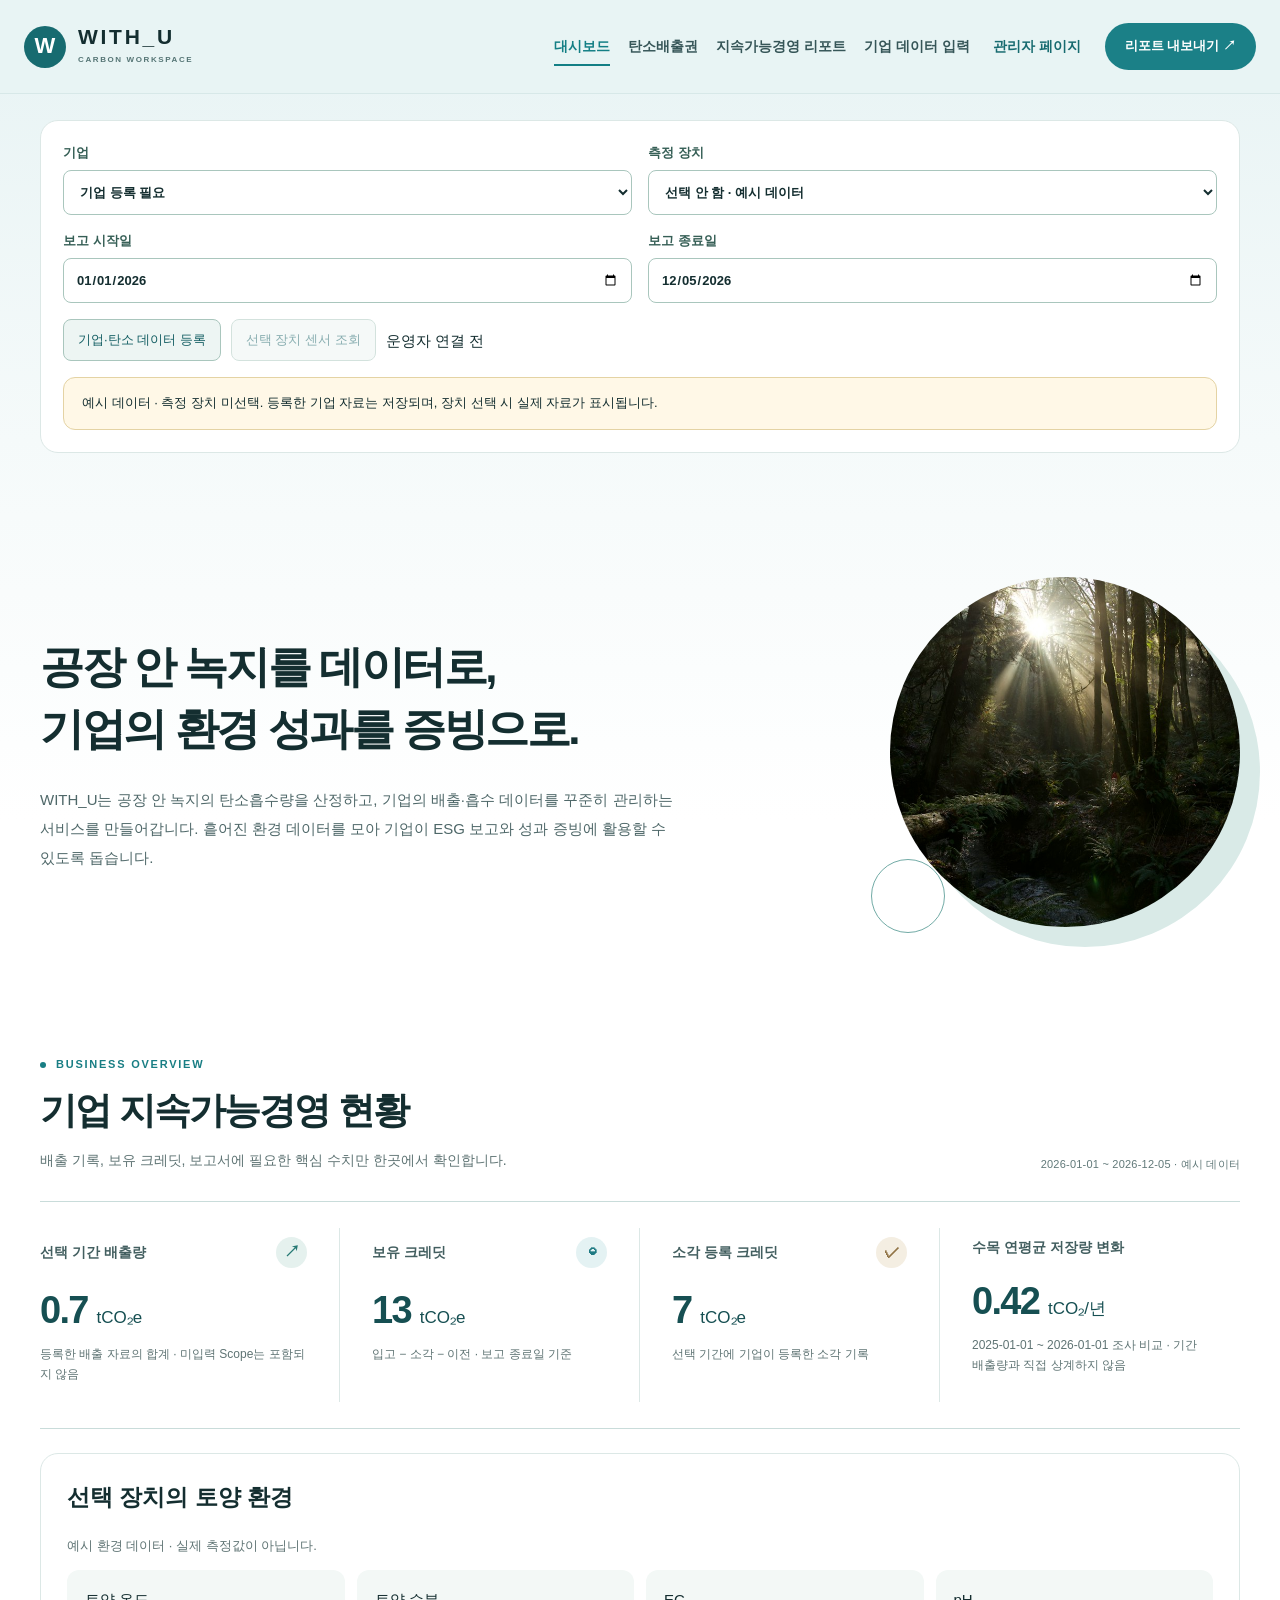
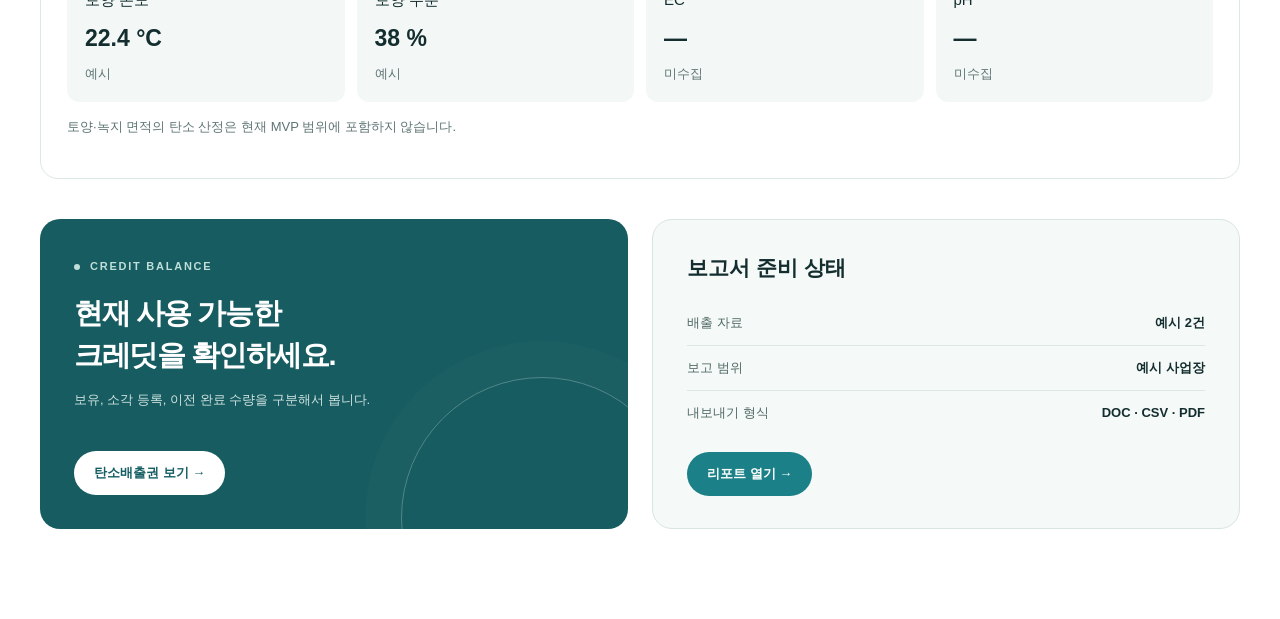
==== commit 637d48b0: "Add company carbon data workspace, real device dashboards and saved environmental reports" ====
--- a/index.html
+++ b/index.html
@@ -1,122 +1,138 @@
-<!doctype html>
-<html lang="ko">
-<head>
-  <meta charset="utf-8">
-  <meta name="viewport" content="width=device-width, initial-scale=1">
-  <meta name="description" content="WITH_U 기업용 탄소배출권 및 지속가능경영 리포트 워크스페이스">
-  <title>WITH_U | Carbon workspace</title>
-  <link rel="icon" href="data:image/svg+xml,%3Csvg xmlns='http://www.w3.org/2000/svg' viewBox='0 0 64 64'%3E%3Crect width='64' height='64' rx='18' fill='%2311352a'/%3E%3Cpath d='M15 16l8 31 9-20 9 20 8-31' fill='none' stroke='%23d7f0d0' stroke-width='6' stroke-linecap='round' stroke-linejoin='round'/%3E%3C/svg%3E">
-  <style>
-    :root{--ink:#10231c;--forest:#12382c;--green:#207554;--mint:#d9f0df;--lime:#dff57d;--paper:#f5f6f1;--line:#dce3dc;--muted:#6a786f;--orange:#e98e51;--white:#fff;--shadow:0 18px 46px rgba(20,49,38,.08);--radius:22px}
-    *{box-sizing:border-box} html{scroll-behavior:smooth} body{margin:0;background:var(--paper);color:var(--ink);font-family:Inter,"Pretendard","Noto Sans KR","Malgun Gothic",sans-serif;line-height:1.55} button,select{font:inherit} button{cursor:pointer} a{color:inherit;text-decoration:none}
-    .site-header{height:78px;display:flex;align-items:center;gap:28px;padding:0 clamp(22px,4vw,72px);background:rgba(245,246,241,.9);backdrop-filter:blur(15px);border-bottom:1px solid rgba(16,35,28,.08);position:sticky;top:0;z-index:20}
-    .brand{display:flex;align-items:center;gap:10px;border:0;background:none;color:var(--ink);padding:0;text-align:left;min-width:max-content}.brand-mark{display:grid;place-items:center;width:32px;height:32px;background:var(--forest);color:var(--lime);font-weight:900;border-radius:11px;font-size:17px}.brand strong{display:block;font-size:14px;letter-spacing:.14em;line-height:1}.brand small{display:block;margin-top:4px;color:var(--muted);font-size:8px;letter-spacing:.16em;font-weight:700}
-    .top-nav{display:flex;align-items:center;gap:4px;margin-left:auto}.top-nav button{padding:11px 13px;border:0;border-radius:99px;background:transparent;color:#526158;font-size:14px;font-weight:750;white-space:nowrap}.top-nav button:hover,.top-nav button.active{background:#e3ece5;color:var(--forest)}.header-cta{display:inline-flex;align-items:center;gap:8px;padding:12px 17px;background:var(--forest);border:1px solid var(--forest);color:#fff;border-radius:99px;font-weight:800;font-size:13px;white-space:nowrap}.header-cta:hover{background:#205340}.menu-toggle{display:none;border:0;background:#e3ece5;border-radius:10px;width:40px;height:40px;font-size:20px;color:var(--forest)}
-    main{max-width:1280px;margin:0 auto;padding:40px clamp(22px,4vw,72px) 76px}.page{display:none;animation:rise .3s ease}.page.active{display:block}@keyframes rise{from{opacity:0;transform:translateY(7px)}to{opacity:1;transform:none}}
-    .eyebrow{display:inline-flex;align-items:center;gap:8px;font-size:11px;color:var(--green);font-weight:900;letter-spacing:.14em;text-transform:uppercase}.eyebrow:before{content:"";display:block;width:19px;height:2px;background:var(--green)}.intro{display:flex;justify-content:space-between;align-items:end;gap:28px;margin:28px 0 26px}.intro h1{font-size:clamp(30px,4vw,50px);line-height:1.12;letter-spacing:-.06em;margin:9px 0 9px}.intro p{margin:0;color:var(--muted);font-size:14px}.asof{padding:9px 12px;border:1px solid var(--line);background:rgba(255,255,255,.64);border-radius:99px;font-size:12px;white-space:nowrap;color:#536158}
+<!doctype html>
+<html lang="ko">
+<head>
+  <meta charset="utf-8">
+  <meta name="viewport" content="width=device-width, initial-scale=1">
+  <meta name="description" content="WITH_U 기업용 탄소배출권 및 지속가능경영 리포트 워크스페이스">
+  <title>WITH_U | Carbon workspace</title>
+  <link rel="icon" href="data:image/svg+xml,%3Csvg xmlns='http://www.w3.org/2000/svg' viewBox='0 0 64 64'%3E%3Crect width='64' height='64' rx='18' fill='%2311352a'/%3E%3Cpath d='M15 16l8 31 9-20 9 20 8-31' fill='none' stroke='%23d7f0d0' stroke-width='6' stroke-linecap='round' stroke-linejoin='round'/%3E%3C/svg%3E">
+  <style>
+    :root{--ink:#10231c;--forest:#12382c;--green:#207554;--mint:#d9f0df;--lime:#dff57d;--paper:#f5f6f1;--line:#dce3dc;--muted:#6a786f;--orange:#e98e51;--white:#fff;--shadow:0 18px 46px rgba(20,49,38,.08);--radius:22px}
+    *{box-sizing:border-box} html{scroll-behavior:smooth} body{margin:0;background:var(--paper);color:var(--ink);font-family:Inter,"Pretendard","Noto Sans KR","Malgun Gothic",sans-serif;line-height:1.55} button,select{font:inherit} button{cursor:pointer} a{color:inherit;text-decoration:none}
+    .site-header{height:78px;display:flex;align-items:center;gap:28px;padding:0 clamp(22px,4vw,72px);background:rgba(245,246,241,.9);backdrop-filter:blur(15px);border-bottom:1px solid rgba(16,35,28,.08);position:sticky;top:0;z-index:20}
+    .brand{display:flex;align-items:center;gap:10px;border:0;background:none;color:var(--ink);padding:0;text-align:left;min-width:max-content}.brand-mark{display:grid;place-items:center;width:32px;height:32px;background:var(--forest);color:var(--lime);font-weight:900;border-radius:11px;font-size:17px}.brand strong{display:block;font-size:14px;letter-spacing:.14em;line-height:1}.brand small{display:block;margin-top:4px;color:var(--muted);font-size:8px;letter-spacing:.16em;font-weight:700}
+    .top-nav{display:flex;align-items:center;gap:4px;margin-left:auto}.top-nav button{padding:11px 13px;border:0;border-radius:99px;background:transparent;color:#526158;font-size:14px;font-weight:750;white-space:nowrap}.top-nav button:hover,.top-nav button.active{background:#e3ece5;color:var(--forest)}.header-cta{display:inline-flex;align-items:center;gap:8px;padding:12px 17px;background:var(--forest);border:1px solid var(--forest);color:#fff;border-radius:99px;font-weight:800;font-size:13px;white-space:nowrap}.header-cta:hover{background:#205340}.menu-toggle{display:none;border:0;background:#e3ece5;border-radius:10px;width:40px;height:40px;font-size:20px;color:var(--forest)}
+    main{max-width:1280px;margin:0 auto;padding:40px clamp(22px,4vw,72px) 76px}.page{display:none;animation:rise .3s ease}.page.active{display:block}@keyframes rise{from{opacity:0;transform:translateY(7px)}to{opacity:1;transform:none}}
+    .eyebrow{display:inline-flex;align-items:center;gap:8px;font-size:11px;color:var(--green);font-weight:900;letter-spacing:.14em;text-transform:uppercase}.eyebrow:before{content:"";display:block;width:19px;height:2px;background:var(--green)}.intro{display:flex;justify-content:space-between;align-items:end;gap:28px;margin:28px 0 26px}.intro h1{font-size:clamp(30px,4vw,50px);line-height:1.12;letter-spacing:-.06em;margin:9px 0 9px}.intro p{margin:0;color:var(--muted);font-size:14px}.asof{padding:9px 12px;border:1px solid var(--line);background:rgba(255,255,255,.64);border-radius:99px;font-size:12px;white-space:nowrap;color:#536158}
     .activity-intro{padding:clamp(22px,3vw,32px);margin-bottom:30px;background:#e7f3e8;border:1px solid #c9e1cc;border-radius:var(--radius)}.activity-intro h2{margin:8px 0 10px;font-size:clamp(23px,3vw,32px);line-height:1.35;letter-spacing:-.045em;word-break:keep-all;overflow-wrap:anywhere}.activity-intro p{max-width:850px;margin:0;color:#4f6257;font-size:14px;line-height:1.8;word-break:keep-all;overflow-wrap:anywhere}
     .metric-grid{display:grid;grid-template-columns:repeat(3,1fr);gap:15px}.metric{background:var(--white);border:1px solid var(--line);border-radius:var(--radius);padding:23px;min-height:175px;box-shadow:0 5px 20px rgba(21,47,36,.025);position:relative;overflow:hidden}.metric:after{content:"";position:absolute;width:90px;height:90px;right:-28px;bottom:-34px;border-radius:50%;background:#eff7ed}.metric:nth-child(2):after{background:#e8f5c4}.metric:nth-child(3):after{background:#fae9de}.metric-label{display:flex;align-items:center;justify-content:space-between;color:var(--muted);font-size:13px;font-weight:750}.metric-icon{width:32px;height:32px;display:grid;place-items:center;border-radius:11px;background:#eef5ef;color:var(--forest);font-size:16px}.metric:nth-child(2) .metric-icon{background:#edf8ca}.metric:nth-child(3) .metric-icon{background:#fbe9dd}.metric-value{margin-top:31px;font-size:37px;font-weight:850;letter-spacing:-.06em;line-height:1}.metric-value small{font-size:16px;letter-spacing:-.03em;font-weight:750}.metric-note{margin:9px 0 0;font-size:12px;color:var(--muted)}
-    .dashboard-actions{display:grid;grid-template-columns:1.1fr .9fr;gap:16px;margin-top:18px}.action-panel{padding:27px;border-radius:var(--radius);background:var(--forest);color:#fff;min-height:210px;display:flex;flex-direction:column;justify-content:space-between}.action-panel .eyebrow{color:var(--lime)}.action-panel .eyebrow:before{background:var(--lime)}.action-panel h2{font-size:26px;letter-spacing:-.05em;line-height:1.2;margin:10px 0 4px}.action-panel p{margin:0;color:#c9d8cc;font-size:13px}.action-link{align-self:flex-start;border:0;border-radius:99px;padding:11px 15px;background:var(--lime);color:var(--forest);font-weight:850;font-size:13px}.action-link:hover{background:#f1ffb8}.summary-card{padding:27px;border:1px solid var(--line);border-radius:var(--radius);background:#fff;min-height:210px}.summary-card h2{font-size:17px;margin:0}.summary-list{list-style:none;padding:0;margin:15px 0 0}.summary-list li{display:flex;justify-content:space-between;gap:15px;padding:10px 0;border-bottom:1px solid #edf0ed;font-size:13px}.summary-list li:last-child{border-bottom:0}.summary-list span{color:var(--muted)}.summary-list b{font-size:13px}
-    .credit-overview{background:linear-gradient(135deg,#12382c,#174a39);border-radius:28px;padding:clamp(28px,5vw,54px);color:#fff;overflow:hidden;position:relative}.credit-overview:after{content:"";width:420px;height:420px;position:absolute;right:-155px;top:-235px;border:1px solid rgba(223,245,125,.42);border-radius:50%;box-shadow:0 0 0 62px rgba(223,245,125,.07),0 0 0 124px rgba(223,245,125,.045)}.credit-overview>*{position:relative;z-index:1}.credit-overview .eyebrow{color:var(--lime)}.credit-overview .eyebrow:before{background:var(--lime)}.credit-overview h1{max-width:650px;margin:11px 0 8px;font-size:clamp(33px,5vw,58px);line-height:1.08;letter-spacing:-.065em}.credit-overview p{max-width:610px;margin:0;color:#c8d7cc;font-size:15px}.credit-major{display:flex;align-items:end;gap:12px;margin-top:36px}.credit-major b{font-size:52px;line-height:.9;letter-spacing:-.07em}.credit-major span{font-size:17px;font-weight:800}.credit-major small{margin-left:5px;padding:5px 10px;background:rgba(223,245,125,.14);border-radius:99px;color:#efffbc;font-size:11px;font-weight:800}
-    .status-grid{display:grid;grid-template-columns:repeat(3,1fr);gap:15px;margin-top:18px}.status-card{background:#fff;border:1px solid var(--line);border-radius:var(--radius);padding:23px}.status-card .status-label{color:var(--muted);font-size:13px;font-weight:750}.status-card strong{display:block;margin-top:16px;font-size:30px;letter-spacing:-.06em;line-height:1}.status-card strong small{font-size:13px;letter-spacing:-.02em}.status-card p{margin:9px 0 0;color:var(--muted);font-size:12px}.status-card.available{border-color:#bfdcca;background:#fbfffb}.status-card.available strong{color:var(--green)}
-    .section-head{display:flex;justify-content:space-between;align-items:end;gap:20px;margin:42px 0 15px}.section-head h2{margin:0;font-size:22px;letter-spacing:-.045em}.section-head p{margin:4px 0 0;color:var(--muted);font-size:13px}.badge{padding:6px 10px;background:#e9f4ea;color:#1d694d;border-radius:99px;font-size:11px;font-weight:850;white-space:nowrap}.credit-table{overflow:auto;border:1px solid var(--line);border-radius:var(--radius);background:#fff}.credit-table table{width:100%;border-collapse:collapse;min-width:650px}.credit-table th,.credit-table td{text-align:left;padding:18px 20px;border-bottom:1px solid #edf0ed;font-size:13px}.credit-table th{background:#f8faf7;color:var(--muted);font-size:11px;letter-spacing:.03em}.credit-table tr:last-child td{border:0}.credit-table td:nth-child(2){font-weight:850;font-size:14px}.status-tag{display:inline-flex;padding:5px 9px;border-radius:99px;font-size:11px;font-weight:850}.status-tag.hold{color:#146247;background:#e4f5e7}.status-tag.retired{color:#99531f;background:#fff0dd}.status-tag.transferred{color:#29617a;background:#e2f2f8}.credit-note{margin:15px 0 0;padding:15px 17px;border-left:3px solid var(--orange);border-radius:0 12px 12px 0;background:#fff9f4;color:#6d604f;font-size:12px}.green-sample{margin-top:44px;padding:clamp(23px,4vw,36px);border-radius:var(--radius);background:#e7f3e8;border:1px solid #c9e1cc}.green-sample .section-head{margin:0 0 21px}.green-sample .section-head p{max-width:650px}.sample-grid{display:grid;grid-template-columns:repeat(3,1fr);gap:13px}.sample-card{min-height:210px;padding:21px;border:1px solid rgba(30,105,75,.16);border-radius:17px;background:rgba(255,255,255,.78);display:flex;flex-direction:column}.sample-number{display:inline-grid;place-items:center;width:34px;height:34px;border-radius:50%;background:var(--forest);color:var(--lime);font-size:12px;font-weight:900}.sample-card h3{margin:22px 0 8px;font-size:18px;letter-spacing:-.04em;line-height:1.25}.sample-card p{margin:0;color:#4f6257;font-size:14px;line-height:1.6}.sample-proof{margin-top:auto;padding-top:16px;color:#1e6a4b;font-size:12px;font-weight:800}.sample-footnote{margin:17px 0 0;color:#56705e;font-size:12px;line-height:1.6}@media(max-width:820px){.sample-grid{grid-template-columns:1fr}.green-sample{margin-top:33px}.sample-card{min-height:0}}
-    .report-shell{display:grid;grid-template-columns:275px 1fr;gap:18px;align-items:start}.report-settings{padding:23px;border-radius:var(--radius);background:var(--forest);color:#fff;position:sticky;top:98px}.report-settings h2{font-size:20px;letter-spacing:-.04em;margin:0}.report-settings p{font-size:12px;color:#c9d7ce;margin:8px 0 22px}.report-settings label{display:block;font-size:11px;font-weight:800;letter-spacing:.06em;color:#dce8df;margin-bottom:8px}.report-settings select{width:100%;padding:12px;border:1px solid rgba(255,255,255,.25);border-radius:11px;background:#214c3d;color:#fff;outline:none}.download-actions{display:grid;gap:8px;margin-top:20px}.download-actions button{width:100%;border-radius:11px;padding:11px;border:0;font-size:13px;font-weight:850}.download-actions .download-primary{background:var(--lime);color:var(--forest)}.download-actions .download-secondary{background:transparent;border:1px solid rgba(255,255,255,.28);color:#fff}.report-side-note{margin-top:18px;padding-top:16px;border-top:1px solid rgba(255,255,255,.18);font-size:11px;color:#c8d5cc}.report-paper{padding:clamp(25px,5vw,50px);border:1px solid var(--line);border-radius:var(--radius);background:#fff;box-shadow:var(--shadow)}.paper-top{display:flex;justify-content:space-between;align-items:start;gap:20px;padding-bottom:25px;border-bottom:2px solid var(--forest)}.paper-top h1{margin:7px 0 0;font-size:29px;letter-spacing:-.055em;line-height:1.15}.report-stamp{padding:7px 10px;border:1px solid #a7d1b3;color:#176044;border-radius:99px;font-size:10px;font-weight:850;white-space:nowrap}.report-paper h2{font-size:17px;margin:31px 0 10px;letter-spacing:-.035em}.report-paper p{font-size:14px;color:#36453d;margin:0 0 13px}.report-data{display:grid;grid-template-columns:repeat(3,1fr);gap:10px;margin:20px 0}.report-data div{padding:15px;border-radius:13px;background:#f3f7f2}.report-data span{display:block;font-size:11px;color:var(--muted);font-weight:700}.report-data b{display:block;font-size:20px;letter-spacing:-.05em;margin-top:5px}.report-disclosure{margin-top:23px;padding:14px 16px;background:#fff8e7;border-radius:12px;color:#725f37;font-size:11px;line-height:1.6}.toast{position:fixed;z-index:30;left:50%;bottom:28px;transform:translate(-50%,20px);opacity:0;visibility:hidden;transition:.25s ease;padding:12px 17px;background:#10281e;color:#fff;border-radius:99px;font-size:13px;font-weight:700;box-shadow:0 14px 30px rgba(0,0,0,.16)}.toast.show{opacity:1;visibility:visible;transform:translate(-50%,0)}
-    @media(max-width:820px){.site-header{height:68px;padding:0 19px;gap:12px}.brand small{display:none}.top-nav{display:none;position:absolute;top:61px;left:13px;right:13px;padding:9px;background:#fff;border:1px solid var(--line);border-radius:16px;box-shadow:var(--shadow);flex-direction:column;align-items:stretch}.top-nav button{text-align:left}.site-header.menu-open .top-nav{display:flex}.header-cta{margin-left:auto;padding:10px 12px;font-size:12px}.menu-toggle{display:block}main{padding:29px 19px 54px}.intro{align-items:start;flex-direction:column;gap:14px;margin:19px 0 20px}.metric-grid,.status-grid{grid-template-columns:1fr}.dashboard-actions,.report-shell{grid-template-columns:1fr}.report-settings{position:static}.report-data{grid-template-columns:1fr}.credit-major b{font-size:45px}.credit-overview{padding:29px}.credit-overview:after{right:-250px}.section-head{margin-top:31px}.asof{white-space:normal}.paper-top{flex-direction:column}.top-nav+ .header-cta{display:none}}
-    @media print{body{background:#fff}.site-header,#dashboard,#credits,.report-settings,.toast{display:none!important}main{padding:0;max-width:none}.page{display:none!important}.page.active#reports{display:block!important}.report-shell{display:block}.report-paper{border:0;box-shadow:none;padding:0}.report-paper p{font-size:11pt}.report-paper h2{margin-top:21px}.report-disclosure{font-size:9pt}.paper-top h1{font-size:23pt}}
-  </style>
+    .dashboard-actions{display:grid;grid-template-columns:1.1fr .9fr;gap:16px;margin-top:18px}.action-panel{padding:27px;border-radius:var(--radius);background:var(--forest);color:#fff;min-height:210px;display:flex;flex-direction:column;justify-content:space-between}.action-panel .eyebrow{color:var(--lime)}.action-panel .eyebrow:before{background:var(--lime)}.action-panel h2{font-size:26px;letter-spacing:-.05em;line-height:1.2;margin:10px 0 4px}.action-panel p{margin:0;color:#c9d8cc;font-size:13px}.action-link{align-self:flex-start;border:0;border-radius:99px;padding:11px 15px;background:var(--lime);color:var(--forest);font-weight:850;font-size:13px}.action-link:hover{background:#f1ffb8}.summary-card{padding:27px;border:1px solid var(--line);border-radius:var(--radius);background:#fff;min-height:210px}.summary-card h2{font-size:17px;margin:0}.summary-list{list-style:none;padding:0;margin:15px 0 0}.summary-list li{display:flex;justify-content:space-between;gap:15px;padding:10px 0;border-bottom:1px solid #edf0ed;font-size:13px}.summary-list li:last-child{border-bottom:0}.summary-list span{color:var(--muted)}.summary-list b{font-size:13px}
+    .credit-overview{background:linear-gradient(135deg,#12382c,#174a39);border-radius:28px;padding:clamp(28px,5vw,54px);color:#fff;overflow:hidden;position:relative}.credit-overview:after{content:"";width:420px;height:420px;position:absolute;right:-155px;top:-235px;border:1px solid rgba(223,245,125,.42);border-radius:50%;box-shadow:0 0 0 62px rgba(223,245,125,.07),0 0 0 124px rgba(223,245,125,.045)}.credit-overview>*{position:relative;z-index:1}.credit-overview .eyebrow{color:var(--lime)}.credit-overview .eyebrow:before{background:var(--lime)}.credit-overview h1{max-width:650px;margin:11px 0 8px;font-size:clamp(33px,5vw,58px);line-height:1.08;letter-spacing:-.065em}.credit-overview p{max-width:610px;margin:0;color:#c8d7cc;font-size:15px}.credit-major{display:flex;align-items:end;gap:12px;margin-top:36px}.credit-major b{font-size:52px;line-height:.9;letter-spacing:-.07em}.credit-major span{font-size:17px;font-weight:800}.credit-major small{margin-left:5px;padding:5px 10px;background:rgba(223,245,125,.14);border-radius:99px;color:#efffbc;font-size:11px;font-weight:800}
+    .status-grid{display:grid;grid-template-columns:repeat(3,1fr);gap:15px;margin-top:18px}.status-card{background:#fff;border:1px solid var(--line);border-radius:var(--radius);padding:23px}.status-card .status-label{color:var(--muted);font-size:13px;font-weight:750}.status-card strong{display:block;margin-top:16px;font-size:30px;letter-spacing:-.06em;line-height:1}.status-card strong small{font-size:13px;letter-spacing:-.02em}.status-card p{margin:9px 0 0;color:var(--muted);font-size:12px}.status-card.available{border-color:#bfdcca;background:#fbfffb}.status-card.available strong{color:var(--green)}
+    .section-head{display:flex;justify-content:space-between;align-items:end;gap:20px;margin:42px 0 15px}.section-head h2{margin:0;font-size:22px;letter-spacing:-.045em}.section-head p{margin:4px 0 0;color:var(--muted);font-size:13px}.badge{padding:6px 10px;background:#e9f4ea;color:#1d694d;border-radius:99px;font-size:11px;font-weight:850;white-space:nowrap}.credit-table{overflow:auto;border:1px solid var(--line);border-radius:var(--radius);background:#fff}.credit-table table{width:100%;border-collapse:collapse;min-width:650px}.credit-table th,.credit-table td{text-align:left;padding:18px 20px;border-bottom:1px solid #edf0ed;font-size:13px}.credit-table th{background:#f8faf7;color:var(--muted);font-size:11px;letter-spacing:.03em}.credit-table tr:last-child td{border:0}.credit-table td:nth-child(2){font-weight:850;font-size:14px}.status-tag{display:inline-flex;padding:5px 9px;border-radius:99px;font-size:11px;font-weight:850}.status-tag.hold{color:#146247;background:#e4f5e7}.status-tag.retired{color:#99531f;background:#fff0dd}.status-tag.transferred{color:#29617a;background:#e2f2f8}.credit-note{margin:15px 0 0;padding:15px 17px;border-left:3px solid var(--orange);border-radius:0 12px 12px 0;background:#fff9f4;color:#6d604f;font-size:12px}.green-sample{margin-top:44px;padding:clamp(23px,4vw,36px);border-radius:var(--radius);background:#e7f3e8;border:1px solid #c9e1cc}.green-sample .section-head{margin:0 0 21px}.green-sample .section-head p{max-width:650px}.sample-grid{display:grid;grid-template-columns:repeat(3,1fr);gap:13px}.sample-card{min-height:210px;padding:21px;border:1px solid rgba(30,105,75,.16);border-radius:17px;background:rgba(255,255,255,.78);display:flex;flex-direction:column}.sample-number{display:inline-grid;place-items:center;width:34px;height:34px;border-radius:50%;background:var(--forest);color:var(--lime);font-size:12px;font-weight:900}.sample-card h3{margin:22px 0 8px;font-size:18px;letter-spacing:-.04em;line-height:1.25}.sample-card p{margin:0;color:#4f6257;font-size:14px;line-height:1.6}.sample-proof{margin-top:auto;padding-top:16px;color:#1e6a4b;font-size:12px;font-weight:800}.sample-footnote{margin:17px 0 0;color:#56705e;font-size:12px;line-height:1.6}@media(max-width:820px){.sample-grid{grid-template-columns:1fr}.green-sample{margin-top:33px}.sample-card{min-height:0}}
+    .report-shell{display:grid;grid-template-columns:275px 1fr;gap:18px;align-items:start}.report-settings{padding:23px;border-radius:var(--radius);background:var(--forest);color:#fff;position:sticky;top:98px}.report-settings h2{font-size:20px;letter-spacing:-.04em;margin:0}.report-settings p{font-size:12px;color:#c9d7ce;margin:8px 0 22px}.report-settings label{display:block;font-size:11px;font-weight:800;letter-spacing:.06em;color:#dce8df;margin-bottom:8px}.report-settings select{width:100%;padding:12px;border:1px solid rgba(255,255,255,.25);border-radius:11px;background:#214c3d;color:#fff;outline:none}.download-actions{display:grid;gap:8px;margin-top:20px}.download-actions button{width:100%;border-radius:11px;padding:11px;border:0;font-size:13px;font-weight:850}.download-actions .download-primary{background:var(--lime);color:var(--forest)}.download-actions .download-secondary{background:transparent;border:1px solid rgba(255,255,255,.28);color:#fff}.report-side-note{margin-top:18px;padding-top:16px;border-top:1px solid rgba(255,255,255,.18);font-size:11px;color:#c8d5cc}.report-paper{padding:clamp(25px,5vw,50px);border:1px solid var(--line);border-radius:var(--radius);background:#fff;box-shadow:var(--shadow)}.paper-top{display:flex;justify-content:space-between;align-items:start;gap:20px;padding-bottom:25px;border-bottom:2px solid var(--forest)}.paper-top h1{margin:7px 0 0;font-size:29px;letter-spacing:-.055em;line-height:1.15}.report-stamp{padding:7px 10px;border:1px solid #a7d1b3;color:#176044;border-radius:99px;font-size:10px;font-weight:850;white-space:nowrap}.report-paper h2{font-size:17px;margin:31px 0 10px;letter-spacing:-.035em}.report-paper p{font-size:14px;color:#36453d;margin:0 0 13px}.report-data{display:grid;grid-template-columns:repeat(3,1fr);gap:10px;margin:20px 0}.report-data div{padding:15px;border-radius:13px;background:#f3f7f2}.report-data span{display:block;font-size:11px;color:var(--muted);font-weight:700}.report-data b{display:block;font-size:20px;letter-spacing:-.05em;margin-top:5px}.report-disclosure{margin-top:23px;padding:14px 16px;background:#fff8e7;border-radius:12px;color:#725f37;font-size:11px;line-height:1.6}.toast{position:fixed;z-index:30;left:50%;bottom:28px;transform:translate(-50%,20px);opacity:0;visibility:hidden;transition:.25s ease;padding:12px 17px;background:#10281e;color:#fff;border-radius:99px;font-size:13px;font-weight:700;box-shadow:0 14px 30px rgba(0,0,0,.16)}.toast.show{opacity:1;visibility:visible;transform:translate(-50%,0)}
+    @media(max-width:820px){.site-header{height:68px;padding:0 19px;gap:12px}.brand small{display:none}.top-nav{display:none;position:absolute;top:61px;left:13px;right:13px;padding:9px;background:#fff;border:1px solid var(--line);border-radius:16px;box-shadow:var(--shadow);flex-direction:column;align-items:stretch}.top-nav button{text-align:left}.site-header.menu-open .top-nav{display:flex}.header-cta{margin-left:auto;padding:10px 12px;font-size:12px}.menu-toggle{display:block}main{padding:29px 19px 54px}.intro{align-items:start;flex-direction:column;gap:14px;margin:19px 0 20px}.metric-grid,.status-grid{grid-template-columns:1fr}.dashboard-actions,.report-shell{grid-template-columns:1fr}.report-settings{position:static}.report-data{grid-template-columns:1fr}.credit-major b{font-size:45px}.credit-overview{padding:29px}.credit-overview:after{right:-250px}.section-head{margin-top:31px}.asof{white-space:normal}.paper-top{flex-direction:column}.top-nav+ .header-cta{display:none}}
+    @media print{body{background:#fff}.site-header,#dashboard,#credits,.report-settings,.toast{display:none!important}main{padding:0;max-width:none}.page{display:none!important}.page.active#reports{display:block!important}.report-shell{display:block}.report-paper{border:0;box-shadow:none;padding:0}.report-paper p{font-size:11pt}.report-paper h2{margin-top:21px}.report-disclosure{font-size:9pt}.paper-top h1{font-size:23pt}}
+  </style>
   <link rel="stylesheet" href="theme.css" media="screen">
-<style>.top-nav .admin-nav{font-size:14px;font-weight:700;padding:12px 8px;white-space:nowrap;color:#176b70}.top-nav .admin-nav:hover{text-decoration:underline}@media(max-width:820px){.top-nav .admin-nav{min-height:48px;padding:15px 3px}}</style></head>
-<body>
-  <header class="site-header" id="site-header">
-    <button class="brand" type="button" onclick="navigate('dashboard')" aria-label="WITH_U 대시보드">
-      <span class="brand-mark">W</span><span><strong>WITH_U</strong><small>CARBON WORKSPACE</small></span>
-    </button>
-    <nav class="top-nav" aria-label="주요 메뉴">
-      <button type="button" data-page="dashboard" class="active" onclick="navigate('dashboard')">대시보드</button>
-      <button type="button" data-page="credits" onclick="navigate('credits')">탄소배출권</button>
-      <button type="button" data-page="reports" onclick="navigate('reports')">지속가능경영 리포트</button>
-    <a class="admin-nav" href="admin.html">관리자 페이지</a></nav>
-    <button class="header-cta" type="button" onclick="openReportExport()">리포트 내보내기 ↗</button>
-    <button class="menu-toggle" type="button" aria-label="메뉴 열기" aria-expanded="false" onclick="toggleMenu()">☰</button>
-  </header>
-
-  <main>
+  <link rel="stylesheet" href="workspace.css">
+  <script src="carbon-engine.js" defer></script>
+  <script src="business-engine.js" defer></script>
+  <script src="workspace.js" defer></script>
+<style>.top-nav .admin-nav{font-size:14px;font-weight:700;padding:12px 8px;white-space:nowrap;color:#176b70}.top-nav .admin-nav:hover{text-decoration:underline}@media(max-width:820px){.top-nav .admin-nav{min-height:48px;padding:15px 3px}}</style></head>
+<body>
+  <header class="site-header" id="site-header">
+    <button class="brand" type="button" onclick="navigate('dashboard')" aria-label="WITH_U 대시보드">
+      <span class="brand-mark">W</span><span><strong>WITH_U</strong><small>CARBON WORKSPACE</small></span>
+    </button>
+    <nav class="top-nav" aria-label="주요 메뉴">
+      <button type="button" data-page="dashboard" class="active" onclick="navigate('dashboard')">대시보드</button>
+      <button type="button" data-page="credits" onclick="navigate('credits')">탄소배출권</button>
+      <button type="button" data-page="reports" onclick="navigate('reports')">지속가능경영 리포트</button>
+    <button type="button" data-page="data" onclick="navigate('data')">기업 데이터 입력</button>
+    <a class="admin-nav" href="admin.html">관리자 페이지</a></nav>
+    <button class="header-cta" type="button" onclick="openReportExport()">리포트 내보내기 ↗</button>
+    <button class="menu-toggle" type="button" aria-label="메뉴 열기" aria-expanded="false" onclick="toggleMenu()">☰</button>
+  </header>
+
+  <main>
+    <section class="workspace-bar" aria-label="기업과 데이터 선택">
+      <label>기업<select id="company-select"><option value="">기업 등록 필요</option></select></label>
+      <label>측정 장치<select id="workspace-device"><option value="">선택 안 함 · 예시 데이터</option></select></label>
+      <label>보고 시작일<input id="period-start" type="date" required></label>
+      <label>보고 종료일<input id="period-end" type="date" required></label>
+      <div class="workspace-wide workspace-actions"><button type="button" onclick="navigate('data')">기업·탄소 데이터 등록</button><button type="button" id="refresh-device">선택 장치 센서 조회</button><span id="device-connection">운영자 연결 전</span></div>
+      <p class="workspace-wide mode-banner" id="data-mode" role="status"></p>
+    </section>
+    <p id="workspace-message" class="workspace-notice" role="status" aria-live="polite"></p>
     <section class="page active" id="dashboard" aria-labelledby="dashboard-title">
       <section class="activity-intro" aria-labelledby="activity-title">
         <h2 id="activity-title">공장 안 녹지를 데이터로, 기업의 환경 성과를 증빙으로.</h2>
         <p>WITH_U는 공장 안 녹지의 탄소흡수량을 산정하고, 기업의 배출·흡수 데이터를 꾸준히 관리하는 서비스를 만들어갑니다. 흩어진 환경 데이터를 모아 기업이 ESG 보고와 성과 증빙에 활용할 수 있도록 돕습니다.</p>
       </section>
       <div class="intro">
-        <div><span class="eyebrow">BUSINESS OVERVIEW</span><h1 id="dashboard-title">기업 지속가능경영 현황</h1><p>배출 기록, 보유 크레딧, 보고서에 필요한 핵심 수치만 한곳에서 확인합니다.</p></div>
-        <span class="asof">2026. 09. 11 기준 · 예시 데이터</span>
-      </div>
-      <div class="metric-grid">
-        <article class="metric"><div class="metric-label"><span>당월 실제 배출량</span><span class="metric-icon">↗</span></div><div class="metric-value">0.70 <small>tCO₂e</small></div><p class="metric-note">조직 운영 경계 기준으로 수집된 값</p></article>
-        <article class="metric"><div class="metric-label"><span>보유 크레딧</span><span class="metric-icon">◒</span></div><div class="metric-value">13.0 <small>tCO₂e</small></div><p class="metric-note">아직 활용하지 않은 잔여 수량</p></article>
-        <article class="metric"><div class="metric-label"><span>소각 확정 크레딧</span><span class="metric-icon">✓</span></div><div class="metric-value">7.0 <small>tCO₂e</small></div><p class="metric-note">소각 증빙이 확인된 별도 성과</p></article>
-      </div>
-      <div class="dashboard-actions">
-        <article class="action-panel"><div><span class="eyebrow">CREDIT BALANCE</span><h2>현재 사용 가능한<br>크레딧을 확인하세요.</h2><p>보유, 소각 확정, 이전 완료 수량을 구분해서 봅니다.</p></div><button class="action-link" type="button" onclick="navigate('credits')">탄소배출권 보기 →</button></article>
-        <article class="summary-card"><h2>보고서 준비 상태</h2><ul class="summary-list"><li><span>분기 리포트</span><b>2026년 3분기</b></li><li><span>연간 리포트</span><b>2026년</b></li><li><span>내보내기 형식</span><b>DOC · CSV · PDF</b></li></ul><button class="action-link" style="margin-top:13px;background:#12382c;color:#fff" type="button" onclick="navigate('reports')">리포트 열기 →</button></article>
-      </div>
-    </section>
-
-    <section class="page" id="credits" aria-labelledby="credits-title">
-      <article class="credit-overview"><span class="eyebrow">CARBON CREDIT BALANCE</span><h1 id="credits-title">보유 크레딧,<br>명확하게 관리합니다.</h1><p>크레딧 수량은 실제 배출량과 상계하지 않고, 상태별로 분리해 지속가능경영 리포트에 바로 활용할 수 있습니다.</p><div class="credit-major"><b>13.0</b><span>tCO₂e</span><small>현재 보유</small></div></article>
-      <div class="status-grid" aria-label="탄소배출권 상태">
-        <article class="status-card available"><span class="status-label">보유</span><strong>13.0 <small>tCO₂e</small></strong><p>활용 전 잔여 크레딧</p></article>
-        <article class="status-card"><span class="status-label">소각 확정</span><strong>7.0 <small>tCO₂e</small></strong><p>소각 증빙 확인 완료</p></article>
-        <article class="status-card"><span class="status-label">이전 완료</span><strong>5.0 <small>tCO₂e</small></strong><p>이전 이력 보관</p></article>
-      </div>
-      <div class="section-head"><div><h2>크레딧 현황</h2><p>보고서에는 각 상태를 별도 항목으로 제시합니다.</p></div><span class="badge">2026년 관리 기준</span></div>
-      <div class="credit-table"><table><thead><tr><th>구분</th><th>수량</th><th>리포트 표기</th><th>상태</th></tr></thead><tbody><tr><td>보유 크레딧</td><td>13.0 tCO₂e</td><td>활용 전 잔여 수량</td><td><span class="status-tag hold">보유</span></td></tr><tr><td>소각 확정 크레딧</td><td>7.0 tCO₂e</td><td>원장상 소각 증빙 기준</td><td><span class="status-tag retired">소각 확정</span></td></tr><tr><td>이전 완료 크레딧</td><td>5.0 tCO₂e</td><td>이전 이력 기준</td><td><span class="status-tag transferred">이전 완료</span></td></tr></tbody></table></div>
-      <p class="credit-note">보고 유의: 보유·소각·이전 수량은 실제 배출량과 합산하거나 순배출량으로 표기하지 않습니다. 외부 공개 전에는 원장, 소각 증빙, 적용 기준을 확인하세요.</p>
-      <section class="green-sample" aria-labelledby="green-sample-title">
-        <div class="section-head"><div><h2 id="green-sample-title">녹지를 지키기 위한 활동 예시</h2><p>탄소배출권과 함께 관리할 수 있는 현장 보전 활동의 샘플입니다. 실제 운영 시에는 대상지·기간·기록 기준을 정해 적용합니다.</p></div><span class="badge">SAMPLE</span></div>
-        <div class="sample-grid">
-          <article class="sample-card"><span class="sample-number">01</span><h3>유휴부지 녹지 조성</h3><p>유휴 공간에 지역 환경에 맞는 수목과 초화를 식재하고, 식재 면적과 관리 현황을 지속적으로 기록합니다.</p><span class="sample-proof">기록 예시 · 식재 도면 · 현장 사진</span></article>
-          <article class="sample-card"><span class="sample-number">02</span><h3>하천변·공원 식생 복원</h3><p>훼손된 수변과 공원 가장자리의 식생을 보완해 녹지 연결성을 높이고, 계절별 변화 상태를 점검합니다.</p><span class="sample-proof">기록 예시 · 구역 지도 · 점검 일지</span></article>
-          <article class="sample-card"><span class="sample-number">03</span><h3>생육 및 유지관리 모니터링</h3><p>수목 고사율, 관수·정비 이력, 생태 관찰 결과를 정기적으로 관리해 녹지의 유지 상태를 확인합니다.</p><span class="sample-proof">기록 예시 · 관리 대장 · 관찰 기록</span></article>
-        </div>
-        <p class="sample-footnote">위 내용은 화면 구성용 샘플입니다. 녹지 보전 활동만으로 크레딧이 자동 발행되지는 않으며, 감축 주장에는 적용 방법론과 기준선, 검증 절차가 필요합니다.</p>
-      </section>
-    </section>
-
-    <section class="page" id="reports" aria-labelledby="reports-title">
-      <div class="intro"><div><span class="eyebrow">EXPORT READY</span><h1 id="reports-title">지속가능경영 리포트</h1><p>분기 또는 연간 기준의 요약 문안을 내려받아 보고서에 바로 넣을 수 있습니다.</p></div><span class="asof">DOC · CSV · PDF 지원</span></div>
-      <div class="report-shell">
-        <aside class="report-settings"><h2>리포트 설정</h2><p>보고 기간을 고르면 화면과 다운로드 내용이 함께 바뀝니다.</p><label for="report-period">보고 기간</label><select id="report-period" onchange="renderReport()"><option value="q1">2026년 1분기</option><option value="q2">2026년 2분기</option><option value="q3" selected>2026년 3분기</option><option value="annual">2026년 연간</option></select><div class="download-actions"><button class="download-primary" type="button" onclick="downloadReport('doc')">DOC 다운로드</button><button class="download-secondary" type="button" onclick="downloadReport('csv')">CSV 다운로드</button><button class="download-secondary" type="button" onclick="printReport()">PDF로 저장 / 인쇄</button></div><p class="report-side-note">내보낸 문서는 예시 데이터입니다. 외부 공개 전 조직 경계, 배출계수, 검증 상태를 확인하세요.</p></aside>
-        <article class="report-paper" id="report-paper" aria-live="polite"></article>
-      </div>
-    </section>
-  </main>
-  <div class="toast" id="toast" role="status" aria-live="polite"></div>
-  <script>
-    const reports={
-      q1:{label:'2026년 1분기',title:'WITH_U 지속가능경영 리포트 | 2026년 1분기',emission:'미입력',reduction:'미입력',holding:'미입력',retired:'미입력',boundary:'2026년 1분기 조직 운영 경계',status:'분기 데이터 미입력'},
-      q2:{label:'2026년 2분기',title:'WITH_U 지속가능경영 리포트 | 2026년 2분기',emission:'미입력',reduction:'미입력',holding:'미입력',retired:'미입력',boundary:'2026년 2분기 조직 운영 경계',status:'분기 데이터 미입력'},
-      q3:{label:'2026년 3분기',title:'WITH_U 지속가능경영 리포트 | 2026년 3분기',emission:'0.70',reduction:'16.8',holding:'13.0',retired:'7.0',boundary:'조직 운영 경계 내 수집 데이터',status:'내부 검토용 예시'},
-      annual:{label:'2026년 연간',title:'WITH_U 지속가능경영 리포트 | 2026년 연간',emission:'2.84',reduction:'48.2',holding:'13.0',retired:'7.0',boundary:'2026년 연간 조직 운영 경계',status:'연간 취합 전 예시'}
-    };
-    let toastTimer;
-    function navigate(page){
-      document.querySelectorAll('.page').forEach(el=>el.classList.toggle('active',el.id===page));
-      document.querySelectorAll('[data-page]').forEach(el=>el.classList.toggle('active',el.dataset.page===page));
-      const header=document.getElementById('site-header'); header.classList.remove('menu-open');
-      document.querySelector('.menu-toggle').setAttribute('aria-expanded','false');
-      window.scrollTo({top:0,behavior:'smooth'});
-      if(page==='reports') renderReport();
-    }
-    function toggleMenu(){const header=document.getElementById('site-header');const open=header.classList.toggle('menu-open');document.querySelector('.menu-toggle').setAttribute('aria-expanded',String(open));}
-    function openReportExport(){navigate('reports');setTimeout(()=>document.getElementById('report-period').focus(),280);}
-    function currentReport(){return reports[document.getElementById('report-period').value];}
-    function renderReport(){const d=currentReport();document.getElementById('report-paper').innerHTML=`<div class="paper-top"><div><span class="eyebrow">SUSTAINABILITY REPORT</span><h1>${d.label} 지속가능경영 요약</h1></div><span class="report-stamp">${d.status}</span></div><h2>핵심 수치</h2><div class="report-data"><div><span>실제 배출량</span><b>${d.emission} tCO₂e</b></div><div><span>활동 기반 감축량</span><b>${d.reduction} tCO₂e</b></div><div><span>소각 확정 크레딧</span><b>${d.retired} tCO₂e</b></div></div><h2>보고서 삽입용 문안</h2><p>WITH_U는 ${d.label} ${d.boundary}를 기준으로 온실가스 데이터를 관리했습니다. 실제 배출량은 <b>${d.emission} tCO₂e</b>이며, 방법론 적용을 전제로 관리하는 감축량은 <b>${d.reduction} tCO₂e</b>입니다.</p><p>보유 크레딧은 <b>${d.holding} tCO₂e</b>이며, 원장상 소각이 확정된 크레딧 <b>${d.retired} tCO₂e</b>는 별도 성과로 제시합니다. 크레딧 수량은 실제 배출량과 상계하지 않습니다.</p><h2>관리 기준</h2><p><b>보고 범위:</b> ${d.boundary}<br><b>데이터 상태:</b> ${d.status}</p><div class="report-disclosure"><b>외부 공개 전 확인 사항</b><br>조직·운영 경계, 적용 배출계수, 감축 방법론, 검증 절차 및 크레딧 적격성 증빙을 검토하세요.</div>`;}
-    function reportText(d){return `${d.title}\n\n핵심 수치\n실제 배출량: ${d.emission} tCO2e\n활동 기반 감축량: ${d.reduction} tCO2e\n보유 크레딧: ${d.holding} tCO2e\n소각 확정 크레딧: ${d.retired} tCO2e\n\nWITH_U는 ${d.label} ${d.boundary}를 기준으로 온실가스 데이터를 관리했습니다. 보유 및 소각 확정 크레딧은 실제 배출량과 상계하지 않고 별도 성과로 제시합니다.\n\n외부 공개 전 조직·운영 경계, 배출계수, 감축 방법론, 검증 절차 및 크레딧 적격성 증빙을 확인하세요.`}
-    function downloadBlob(content,name,type){const url=URL.createObjectURL(new Blob([content],{type}));const link=document.createElement('a');link.href=url;link.download=name;document.body.appendChild(link);link.click();link.remove();setTimeout(()=>URL.revokeObjectURL(url),500);}
-    function downloadReport(type){const d=currentReport(),period=document.getElementById('report-period').value,slug=period==='annual'?'2026_Annual':`2026_${period.toUpperCase()}`;if(type==='csv'){const csv=`항목,값,단위,구분\n실제 배출량,${d.emission},tCO2e,온실가스 데이터\n활동 기반 감축량,${d.reduction},tCO2e,방법론 적용 전제\n보유 크레딧,${d.holding},tCO2e,잔여 수량\n소각 확정 크레딧,${d.retired},tCO2e,원장상 소각 증빙\n보고 범위,"${d.boundary}",,관리 경계`;downloadBlob('\uFEFF'+csv,`WITH_U_${slug}_sustainability_data.csv`,'text/csv;charset=utf-8');notify('CSV 파일을 다운로드했습니다.');return;}const doc=`<!doctype html><html lang="ko"><head><meta charset="utf-8"><style>body{font-family:Arial,'Malgun Gothic',sans-serif;max-width:760px;margin:42px auto;padding:0 24px;color:#17221e;line-height:1.7}h1{font-size:26px;border-bottom:2px solid #12382c;padding-bottom:12px}pre{white-space:pre-wrap;font-family:inherit}</style><style>.top-nav .admin-nav{font-size:14px;font-weight:700;padding:12px 8px;white-space:nowrap;color:#176b70}.top-nav .admin-nav:hover{text-decoration:underline}@media(max-width:820px){.top-nav .admin-nav{min-height:48px;padding:15px 3px}}</style></head><body><h1>${d.title}</h1><pre>${reportText(d)}</pre></body></html>`;downloadBlob(doc,`WITH_U_${slug}_sustainability_summary.doc`,'application/msword');notify('DOC 파일을 다운로드했습니다.');}
-    function printReport(){navigate('reports');setTimeout(()=>window.print(),180);}
-    function notify(message){const t=document.getElementById('toast');t.textContent=message;t.classList.add('show');clearTimeout(toastTimer);toastTimer=setTimeout(()=>t.classList.remove('show'),2600);}
-    renderReport();
-  </script>
-</body>
-</html>
+        <div><span class="eyebrow">BUSINESS OVERVIEW</span><h1 id="dashboard-title">기업 지속가능경영 현황</h1><p>배출 기록, 보유 크레딧, 보고서에 필요한 핵심 수치만 한곳에서 확인합니다.</p></div>
+        <span class="asof" id="dashboard-status"></span>
+      </div>
+      <div class="metric-grid">
+        <article class="metric"><div class="metric-label"><span>선택 기간 배출량</span><span class="metric-icon">↗</span></div><div class="metric-value"><span data-value="emission">—</span> <small>tCO₂e</small></div><p class="metric-note">등록한 배출 자료의 합계 · 미입력 Scope는 포함되지 않음</p></article>
+        <article class="metric"><div class="metric-label"><span>보유 크레딧</span><span class="metric-icon">◒</span></div><div class="metric-value"><span data-value="holding">—</span> <small>tCO₂e</small></div><p class="metric-note">입고 − 소각 − 이전 · 보고 종료일 기준</p></article>
+        <article class="metric"><div class="metric-label"><span>소각 등록 크레딧</span><span class="metric-icon">✓</span></div><div class="metric-value"><span data-value="retired">—</span> <small>tCO₂e</small></div><p class="metric-note">선택 기간에 기업이 등록한 소각 기록</p></article>
+      <article class="metric"><div class="metric-label"><span>수목 연평균 저장량 변화</span></div><div class="metric-value"><span data-value="annual">—</span> <small>tCO₂/년</small></div><p class="metric-note" id="tree-meta">현장 조사 자료 등록 필요</p></article>
+      </div>
+      <section class="business-panel"><h2>선택 장치의 토양 환경</h2><p id="sensor-status">조회 전</p><div id="device-sensors" class="sensor-summary"></div><p>토양·녹지 면적의 탄소 산정은 현재 MVP 범위에 포함하지 않습니다.</p></section>
+      <div class="dashboard-actions">
+        <article class="action-panel"><div><span class="eyebrow">CREDIT BALANCE</span><h2>현재 사용 가능한<br>크레딧을 확인하세요.</h2><p>보유, 소각 등록, 이전 완료 수량을 구분해서 봅니다.</p></div><button class="action-link" type="button" onclick="navigate('credits')">탄소배출권 보기 →</button></article>
+        <article class="summary-card"><h2>보고서 준비 상태</h2><ul class="summary-list"><li><span>배출 자료</span><b id="emission-count">—</b></li><li><span>보고 범위</span><b id="company-boundary">—</b></li><li><span>내보내기 형식</span><b>DOC · CSV · PDF</b></li></ul><button class="action-link" style="margin-top:13px;background:#12382c;color:#fff" type="button" onclick="navigate('reports')">리포트 열기 →</button></article>
+      </div>
+    </section>
+
+    <section class="page" id="credits" aria-labelledby="credits-title">
+      <article class="credit-overview"><span class="eyebrow">CARBON CREDIT BALANCE</span><h1 id="credits-title">보유 크레딧,<br>명확하게 관리합니다.</h1><p>크레딧 수량은 실제 배출량과 상계하지 않고, 상태별로 분리해 지속가능경영 리포트에 바로 활용할 수 있습니다.</p><div class="credit-major"><b data-value="holding">—</b><span>tCO₂e</span><small>현재 보유</small></div></article>
+      <div class="status-grid" aria-label="탄소배출권 상태">
+        <article class="status-card available"><span class="status-label">보유</span><strong><span data-value="holding">—</span> <small>tCO₂e</small></strong><p>활용 전 잔여 크레딧</p></article>
+        <article class="status-card"><span class="status-label">소각 등록</span><strong><span data-value="retired">—</span> <small>tCO₂e</small></strong><p>소각 증빙 참조 등록</p></article>
+        <article class="status-card"><span class="status-label">이전 완료</span><strong><span data-value="transferred">—</span> <small>tCO₂e</small></strong><p>이전 이력 보관</p></article>
+      </div>
+      <div class="section-head"><div><h2>크레딧 현황</h2><p>보고서에는 각 상태를 별도 항목으로 제시합니다.</p></div><span class="badge"><span id="credit-period"></span></span></div>
+      <div class="credit-table"><table><thead><tr><th>구분</th><th>수량</th><th>리포트 표기</th><th>상태</th></tr></thead><tbody><tr><td>보유 크레딧</td><td><span data-value="holding">—</span> tCO₂e</td><td>활용 전 잔여 수량</td><td><span class="status-tag hold">보유</span></td></tr><tr><td>소각 등록 크레딧</td><td><span data-value="retired">—</span> tCO₂e</td><td>사용자 입력·근거자료 참조 기준</td><td><span class="status-tag retired">소각 등록</span></td></tr><tr><td>이전 완료 크레딧</td><td><span data-value="transferred">—</span> tCO₂e</td><td>이전 이력 기준</td><td><span class="status-tag transferred">이전 완료</span></td></tr></tbody></table></div>
+      <div id="credit-ledger" class="business-table"></div>
+      <p class="credit-note">보고 유의: 보유·소각·이전 수량은 실제 배출량과 합산하거나 순배출량으로 표기하지 않습니다. 외부 공개 전에는 원장, 소각 증빙, 적용 기준을 확인하세요.</p>
+      <section id="green-sample" class="green-sample" aria-labelledby="green-sample-title">
+        <div class="section-head"><div><h2 id="green-sample-title">녹지를 지키기 위한 활동 예시</h2><p>탄소배출권과 함께 관리할 수 있는 현장 보전 활동의 샘플입니다. 실제 운영 시에는 대상지·기간·기록 기준을 정해 적용합니다.</p></div><span class="badge">SAMPLE</span></div>
+        <div class="sample-grid">
+          <article class="sample-card"><span class="sample-number">01</span><h3>유휴부지 녹지 조성</h3><p>유휴 공간에 지역 환경에 맞는 수목과 초화를 식재하고, 식재 면적과 관리 현황을 지속적으로 기록합니다.</p><span class="sample-proof">기록 예시 · 식재 도면 · 현장 사진</span></article>
+          <article class="sample-card"><span class="sample-number">02</span><h3>하천변·공원 식생 복원</h3><p>훼손된 수변과 공원 가장자리의 식생을 보완해 녹지 연결성을 높이고, 계절별 변화 상태를 점검합니다.</p><span class="sample-proof">기록 예시 · 구역 지도 · 점검 일지</span></article>
+          <article class="sample-card"><span class="sample-number">03</span><h3>생육 및 유지관리 모니터링</h3><p>수목 고사율, 관수·정비 이력, 생태 관찰 결과를 정기적으로 관리해 녹지의 유지 상태를 확인합니다.</p><span class="sample-proof">기록 예시 · 관리 대장 · 관찰 기록</span></article>
+        </div>
+        <p class="sample-footnote">위 내용은 화면 구성용 샘플입니다. 녹지 보전 활동만으로 크레딧이 자동 발행되지는 않으며, 감축 주장에는 적용 방법론과 기준선, 검증 절차가 필요합니다.</p>
+      </section>
+    </section>
+
+    <section class="page" id="reports" aria-labelledby="reports-title">
+      <div class="intro"><div><span class="eyebrow">EXPORT READY</span><h1 id="reports-title">지속가능경영 리포트</h1><p>분기 또는 연간 기준의 요약 문안을 내려받아 보고서에 바로 넣을 수 있습니다.</p></div><span class="asof">DOC · CSV · PDF 지원</span></div>
+      <div class="report-shell">
+        <aside class="report-settings"><h2>리포트 설정</h2><p>보고 기간을 고르면 화면과 다운로드 내용이 함께 바뀝니다.</p><label for="report-period">보고 기간</label><select id="report-period"><option value="custom">현재 선택 기간</option><option value="q1">시작 연도 1분기</option><option value="q2">시작 연도 2분기</option><option value="q3">시작 연도 3분기</option><option value="q4">시작 연도 4분기</option><option value="annual">시작 연도 연간</option></select><div class="download-actions"><button type="button" id="save-report" class="download-primary">보고서 저장</button><button class="download-primary" type="button" onclick="downloadReport('doc')">DOC 다운로드</button><button class="download-secondary" type="button" onclick="downloadReport('csv')">CSV 다운로드</button><button class="download-secondary" type="button" onclick="printReport()">PDF로 저장 / 인쇄</button></div><p class="report-side-note">선택한 데이터 모드와 입력 근거가 보고서에 함께 표시됩니다. 저장한 보고서는 생성 당시의 자료를 보관합니다.</p></aside>
+        <article class="report-paper" id="report-paper" aria-live="polite"></article>
+      </div>
+      <section class="business-panel" id="report-history"><h2>저장한 보고서</h2><button type="button" class="row-action" id="live-report">현재 자료로 보기</button><div id="report-list" class="report-list"></div></section>
+    </section>
+    <section class="page" id="data" aria-labelledby="data-title">
+      <div class="intro"><div><span class="eyebrow">COMPANY DATA</span><h1 id="data-title">기업 탄소 데이터 입력</h1><p>실제 배출 자료와 크레딧 기록을 등록하고 대시보드·보고서에서 확인합니다.</p></div></div>
+      <section class="business-panel"><h2>기업·사업장 정보</h2>
+        <form id="company-form" class="business-form"><label>기업명<input name="name" maxlength="120" required></label><label>사업장·보고 경계<input name="boundary" maxlength="500" placeholder="예: 서울 본사 및 제1공장" required></label><div class="workspace-wide workspace-actions"><button class="primary" type="submit">기업 정보 저장</button><button type="button" id="new-company">새 기업 등록</button></div></form>
+      </section>
+      <section class="business-panel"><h2>저장 및 장치 연결</h2><p>입력 자료는 이 브라우저에 저장됩니다. 운영자 연결 후 서버에도 저장할 수 있습니다. 현재 MVP의 서버 접근은 운영자 토큰을 사용합니다.</p>
+        <div class="business-form"><label>운영자 연결 토큰<input id="workspace-token" type="password" autocomplete="off" placeholder="기존 관리자 조회 토큰"></label><div class="workspace-actions"><button type="button" id="connect-server">등록 장치·기업 조회</button></div><label>서버에 저장된 기업<select id="server-company"><option value="">서버 조회 전</option></select></label><div class="workspace-actions"><button type="button" id="load-server">서버 기업 불러오기</button><button type="button" id="save-server">현재 기업 서버 저장</button></div></div><p id="storage-status">브라우저 저장 · 서버 미연결</p>
+      </section>
+      <section class="business-panel"><h2>탄소 배출 자료 등록</h2><p>귀속일이 선택 기간에 해당하는 기록을 합산합니다. 사용량 방식은 활동량 × 계수(kgCO₂e/단위) ÷ 1,000입니다. 적용한 계수의 출처·연도를 직접 기록하세요.</p>
+        <form id="emission-form" class="business-form">
+          <label>귀속일<input name="date" type="date" required></label><label>배출 범위<select name="scope"><option value="1">Scope 1 · 직접 배출</option><option value="2">Scope 2 · 구매 전력·열 등</option><option value="3">Scope 3 · 기타 간접 배출</option></select></label>
+          <label>배출원<input name="source" maxlength="200" placeholder="예: 제1공장 전력" required></label><label>입력 방식<select name="method" id="emission-method"><option value="direct">산정한 배출량 직접 입력</option><option value="activity">활동량과 배출계수 입력</option></select></label>
+          <label id="direct-fields">배출량 (tCO₂e)<input name="amount" type="number" min="0" max="1000000000" step="any" required></label>
+          <fieldset class="workspace-wide business-form" id="activity-fields" hidden><legend>활동량 기반 산정</legend><label>활동량<input name="quantity" type="number" min="0" max="1000000000000" step="any"></label><label>활동량 단위<input name="unit" maxlength="40" placeholder="예: kWh, L, kg"></label><label>배출계수 (kgCO₂e/활동량 단위)<input name="factor" type="number" min="0" max="1000000" step="any"></label><label>계수 출처·연도<input name="factorSource" maxlength="500" placeholder="발행 기관, 자료명, 적용 연도"></label></fieldset>
+          <label class="workspace-wide">근거자료 참조<input name="evidence" maxlength="500" placeholder="고지서 번호, 파일명 또는 자료 URL" required></label>
+          <div class="workspace-wide workspace-actions"><button class="primary" type="submit">배출 기록 저장</button><button type="button" id="reset-emission">입력 초기화</button></div>
+        </form><div id="emission-preview" class="workspace-notice"></div><div id="emission-records" class="business-table"></div>
+      </section>
+      <section class="business-panel"><h2>크레딧 기록 등록</h2><p>입고·소각·이전 기록을 같은 등록부와 일련번호로 연결합니다. 입력한 자료는 자동 발행·외부 검증된 크레딧을 의미하지 않습니다.</p>
+        <form id="credit-form" class="business-form"><label>기록일<input name="date" type="date" required></label><label>구분<select name="action"><option value="purchase">입고</option><option value="retire">소각</option><option value="transfer">이전</option></select></label><label>등록부·발행기관<input name="registry" maxlength="120" required></label><label>동일 크레딧의 일련번호<input name="serial" maxlength="160" required></label><label>수량 (tCO₂e)<input name="quantity" type="number" min="0.000001" max="1000000000" step="any" required></label><label>근거자료 참조<input name="evidence" maxlength="500" placeholder="거래·소각 증빙 번호 또는 자료명" required></label><div class="workspace-wide workspace-actions"><button class="primary" type="submit">크레딧 기록 저장</button><button type="button" id="reset-credit">입력 초기화</button></div></form><div id="credit-records" class="business-table"></div>
+      </section>
+      <section class="business-panel"><h2>수목 조사 자료 연결</h2><p>관리자 화면에서 해당 장치의 실제 현장 조사 자료로 저장한 수목 입력을 가져옵니다. 기존 수목 저장량 계산식을 유지하며, 토양·녹지 면적 보정은 적용하지 않습니다.</p><div class="workspace-actions"><a class="row-action" href="admin.html">녹지 관리자 열기 ↗</a><button type="button" id="import-survey">선택 장치의 수목 조사 가져오기</button></div><div id="survey-records" class="business-table"></div></section>
+      <section class="business-panel"><h2>자료 백업</h2><p>현재 기업의 입력 기록과 저장한 보고서를 JSON 파일로 보관·복원합니다. 연결 토큰은 저장 파일에 포함되지 않습니다.</p><div class="workspace-actions"><button type="button" id="backup-company">기업 자료 내려받기</button><label class="row-action">기업 자료 파일 가져오기<input id="restore-company" type="file" accept="application/json,.json"></label></div></section>
+    </section>
+  </main>
+  <div class="toast" id="toast" role="status" aria-live="polite"></div>
+
+</body>
+</html>
--- a/workspace.css
+++ b/workspace.css
@@ -0,0 +1,17 @@
+.workspace-bar{margin:26px 0;padding:22px;background:#fff;border:1px solid var(--line);border-radius:18px;display:grid;grid-template-columns:1fr 1fr;gap:16px}
+.workspace-bar label,.business-form label{display:grid;gap:7px;font-size:13px;font-weight:650;color:#365f56}
+.workspace-bar input,.workspace-bar select,.business-form input,.business-form select{width:100%;min-height:45px;padding:10px 12px;border:1px solid #a9c6bd;background:white;color:var(--ink);border-radius:8px;font:inherit;box-sizing:border-box}
+input:focus-visible{outline:3px solid #208e97;outline-offset:3px}
+.workspace-wide{grid-column:1/-1}.workspace-actions{display:flex;flex-wrap:wrap;align-items:center;gap:10px}
+.workspace-bar input,.workspace-bar select{min-width:0}.page{scroll-margin-top:112px}
+.workspace-actions button,.row-action{border:1px solid #a9c6bd;border-radius:8px;background:#edf5f3;color:#155f64;padding:10px 14px;font:inherit;font-size:13px}
+.workspace-actions .primary{background:#1b8087;color:white;border-color:#1b8087}
+button:disabled{cursor:default;opacity:.5;transform:none}.mode-banner{margin:0;padding:14px 18px;background:#fff8e7;border:1px solid #e4d3a4;border-radius:12px;font-size:13px;line-height:1.7}.mode-banner.actual{background:#e9f7f1;border-color:#bcdccc}
+.workspace-notice{min-height:22px;font-size:13px;color:#1b665e;margin:8px 0}.workspace-notice.error{color:#a33830}
+#dashboard .metric-grid{grid-template-columns:repeat(4,minmax(0,1fr))}#dashboard .metric-value{font-size:38px;overflow-wrap:anywhere}.business-panel{margin:24px 0;padding:26px;border:1px solid var(--line);border-radius:18px;background:#fff}.business-panel h2{margin:0 0 18px;font-size:23px}.business-panel p{color:var(--muted);font-size:13px;line-height:1.8}
+.business-form{display:grid;grid-template-columns:1fr 1fr;gap:16px}.business-form fieldset{border:0;padding:0;margin:0;min-width:0}.business-form legend{font-size:13px;font-weight:650;padding:0 0 12px}.business-table{margin:22px 0 0;overflow:auto}.business-table table{border-collapse:collapse;width:100%;min-width:650px}.business-table th,.business-table td{text-align:left;border-bottom:1px solid var(--line);padding:12px;font-size:13px;overflow-wrap:anywhere;max-width:260px}.business-table th{background:#edf5f3;font-weight:650}.row-action{padding:6px 9px;margin:3px}.empty{padding:18px;background:#f5f9f7;color:var(--muted);border-radius:9px}
+.sensor-summary{display:grid;grid-template-columns:repeat(4,1fr);gap:12px}.sensor-summary article{padding:18px;background:#f3f8f6;border-radius:12px}.sensor-summary strong{font-size:23px;display:block;margin-top:10px}.sensor-summary small{display:block;margin-top:8px;color:var(--muted)}
+.report-shell>*{min-width:0}.report-paper,.report-settings,.report-list{overflow-wrap:anywhere}.report-list{display:grid;gap:12px}.report-list article{padding:14px;background:#f5f9f7;border:1px solid var(--line);border-radius:10px}.top-nav{gap:12px}.site-header{padding-left:24px;padding-right:24px;gap:16px}.report-data{grid-template-columns:repeat(2,minmax(0,1fr))}.business-form [hidden], [hidden]{display:none!important}
+@media(max-width:1050px){.header-cta{display:none}.top-nav{gap:10px}.site-header{gap:12px}#dashboard .metric-grid{grid-template-columns:1fr 1fr}.metric:nth-child(2){border:0}.metric{padding:20px!important}}
+@media(max-width:820px){.business-form{grid-template-columns:1fr}.workspace-bar{grid-template-columns:1fr 1fr}.workspace-bar>label:nth-child(-n+2),.workspace-bar .workspace-wide{grid-column:1/-1}.workspace-wide{grid-column:auto}.business-panel{padding:20px}.sensor-summary{grid-template-columns:1fr 1fr}.workspace-actions{align-items:stretch}.workspace-actions button{min-height:44px}#dashboard .metric-grid{grid-template-columns:1fr}.report-data{grid-template-columns:1fr}.top-nav .admin-nav{padding:12px 3px}.workspace-bar{margin-top:18px}.mode-banner{font-size:12px}.page{scroll-margin-top:84px}}
+@media print{.workspace-bar,#data,#workspace-message,.report-list,#report-history{display:none!important}}
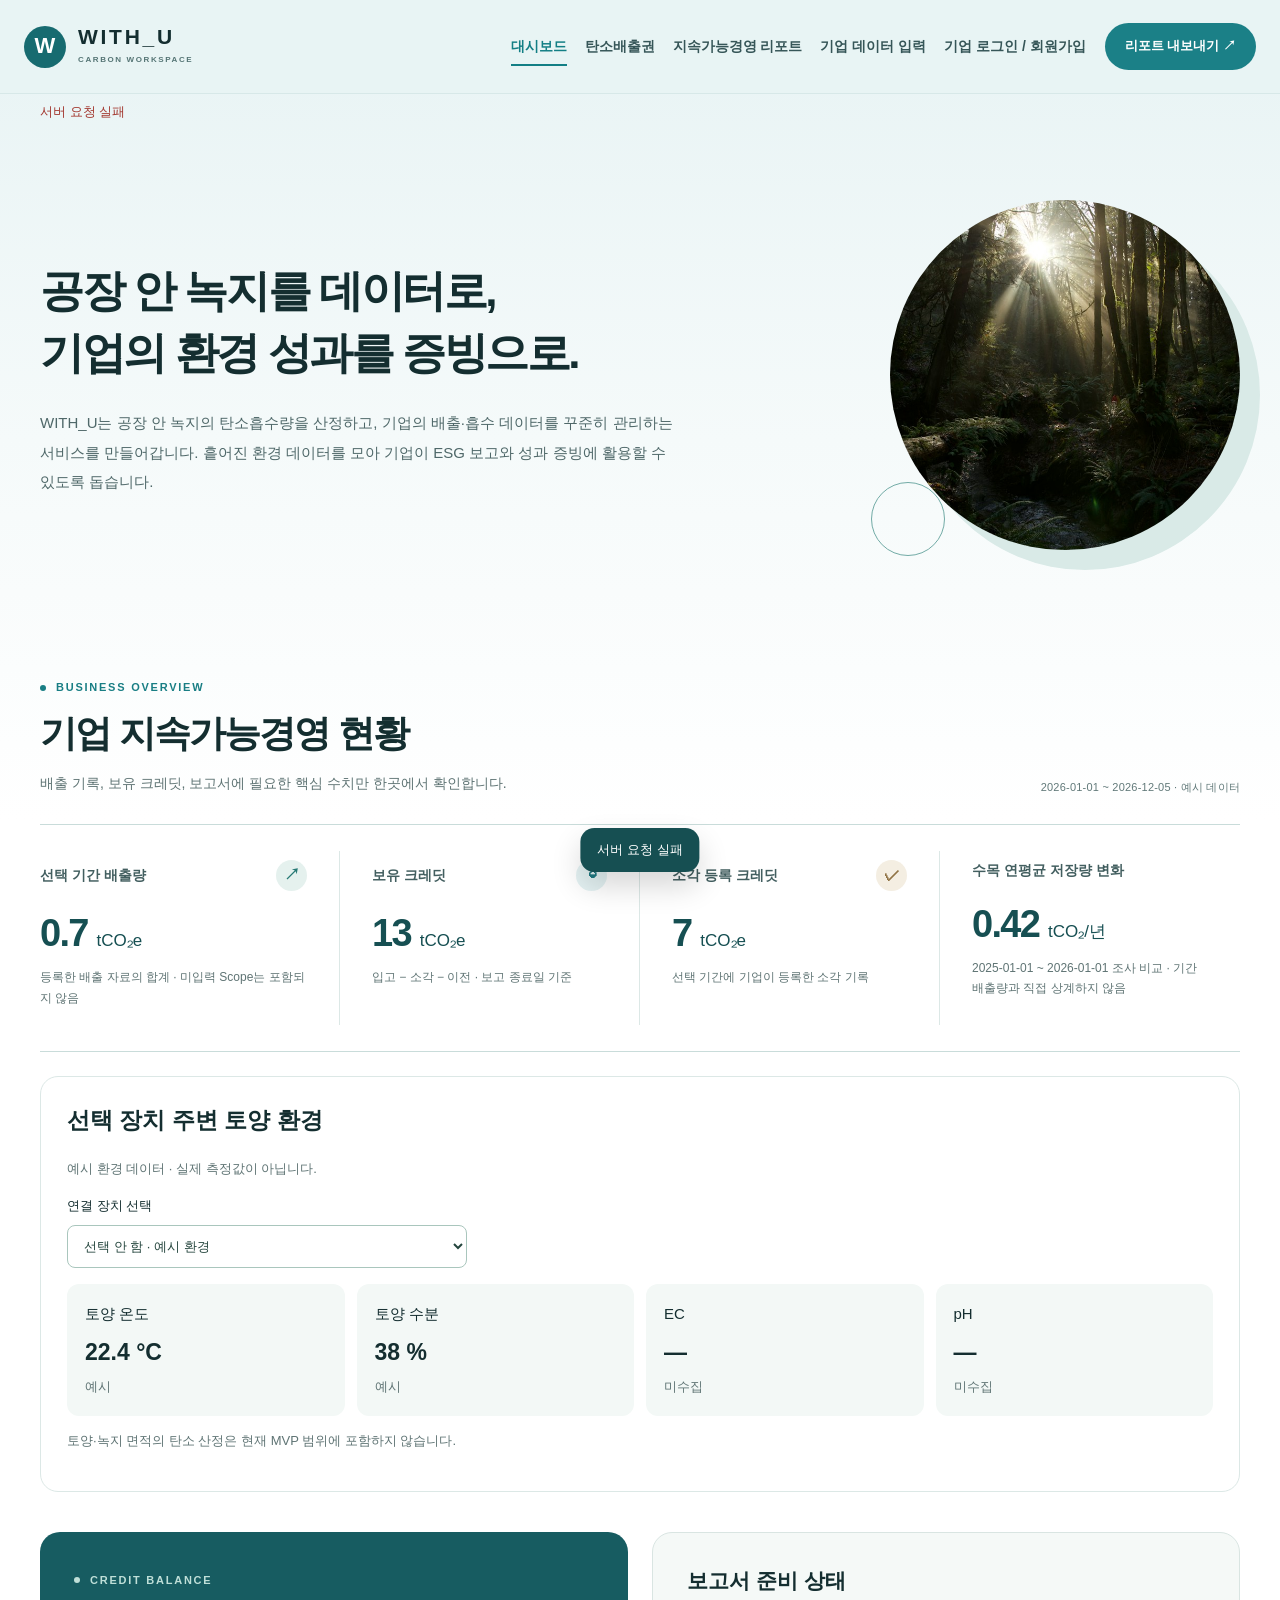
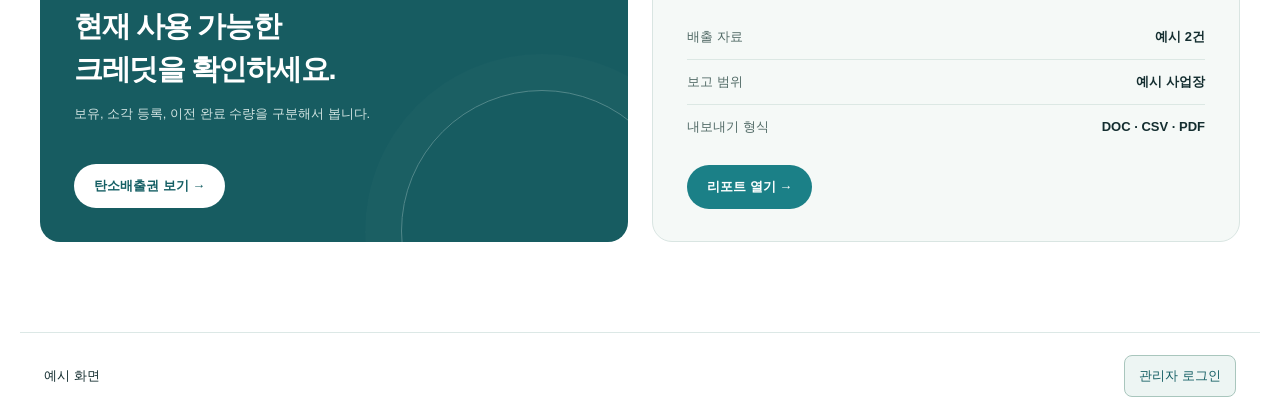
==== commit 91cd32d4: "Add company signup and isolated sessions with administrator-only device assignment" ====
--- a/index.html
+++ b/index.html
@@ -28,6 +28,7 @@
   <link rel="stylesheet" href="workspace.css">
   <script src="carbon-engine.js" defer></script>
   <script src="business-engine.js" defer></script>
+  <script src="auth-client.js" defer></script>
   <script src="workspace.js" defer></script>
 <style>.top-nav .admin-nav{font-size:14px;font-weight:700;padding:12px 8px;white-space:nowrap;color:#176b70}.top-nav .admin-nav:hover{text-decoration:underline}@media(max-width:820px){.top-nav .admin-nav{min-height:48px;padding:15px 3px}}</style></head>
 <body>
@@ -40,20 +41,13 @@
       <button type="button" data-page="credits" onclick="navigate('credits')">탄소배출권</button>
       <button type="button" data-page="reports" onclick="navigate('reports')">지속가능경영 리포트</button>
     <button type="button" data-page="data" onclick="navigate('data')">기업 데이터 입력</button>
-    <a class="admin-nav" href="admin.html">관리자 페이지</a></nav>
+    <button type="button" id="account-login">기업 로그인 / 회원가입</button><button type="button" id="account-logout" hidden>로그아웃</button></nav>
     <button class="header-cta" type="button" onclick="openReportExport()">리포트 내보내기 ↗</button>
     <button class="menu-toggle" type="button" aria-label="메뉴 열기" aria-expanded="false" onclick="toggleMenu()">☰</button>
   </header>
 
   <main>
-    <section class="workspace-bar" aria-label="기업과 데이터 선택">
-      <label>기업<select id="company-select"><option value="">기업 등록 필요</option></select></label>
-      <label>측정 장치<select id="workspace-device"><option value="">선택 안 함 · 예시 데이터</option></select></label>
-      <label>보고 시작일<input id="period-start" type="date" required></label>
-      <label>보고 종료일<input id="period-end" type="date" required></label>
-      <div class="workspace-wide workspace-actions"><button type="button" onclick="navigate('data')">기업·탄소 데이터 등록</button><button type="button" id="refresh-device">선택 장치 센서 조회</button><span id="device-connection">운영자 연결 전</span></div>
-      <p class="workspace-wide mode-banner" id="data-mode" role="status"></p>
-    </section>
+
     <p id="workspace-message" class="workspace-notice" role="status" aria-live="polite"></p>
     <section class="page active" id="dashboard" aria-labelledby="dashboard-title">
       <section class="activity-intro" aria-labelledby="activity-title">
@@ -70,7 +64,7 @@
         <article class="metric"><div class="metric-label"><span>소각 등록 크레딧</span><span class="metric-icon">✓</span></div><div class="metric-value"><span data-value="retired">—</span> <small>tCO₂e</small></div><p class="metric-note">선택 기간에 기업이 등록한 소각 기록</p></article>
       <article class="metric"><div class="metric-label"><span>수목 연평균 저장량 변화</span></div><div class="metric-value"><span data-value="annual">—</span> <small>tCO₂/년</small></div><p class="metric-note" id="tree-meta">현장 조사 자료 등록 필요</p></article>
       </div>
-      <section class="business-panel"><h2>선택 장치의 토양 환경</h2><p id="sensor-status">조회 전</p><div id="device-sensors" class="sensor-summary"></div><p>토양·녹지 면적의 탄소 산정은 현재 MVP 범위에 포함하지 않습니다.</p></section>
+      <section class="business-panel"><h2>선택 장치 주변 토양 환경</h2><p id="sensor-status">조회 전</p><label class="soil-device-label">연결 장치 선택<select id="soil-device"></select></label><div id="device-sensors" class="sensor-summary"></div><p>토양·녹지 면적의 탄소 산정은 현재 MVP 범위에 포함하지 않습니다.</p></section>
       <div class="dashboard-actions">
         <article class="action-panel"><div><span class="eyebrow">CREDIT BALANCE</span><h2>현재 사용 가능한<br>크레딧을 확인하세요.</h2><p>보유, 소각 등록, 이전 완료 수량을 구분해서 봅니다.</p></div><button class="action-link" type="button" onclick="navigate('credits')">탄소배출권 보기 →</button></article>
         <article class="summary-card"><h2>보고서 준비 상태</h2><ul class="summary-list"><li><span>배출 자료</span><b id="emission-count">—</b></li><li><span>보고 범위</span><b id="company-boundary">—</b></li><li><span>내보내기 형식</span><b>DOC · CSV · PDF</b></li></ul><button class="action-link" style="margin-top:13px;background:#12382c;color:#fff" type="button" onclick="navigate('reports')">리포트 열기 →</button></article>
@@ -108,13 +102,17 @@
       <section class="business-panel" id="report-history"><h2>저장한 보고서</h2><button type="button" class="row-action" id="live-report">현재 자료로 보기</button><div id="report-list" class="report-list"></div></section>
     </section>
     <section class="page" id="data" aria-labelledby="data-title">
+    <section class="workspace-bar" aria-label="기업과 데이터 선택">
+      <label>기업<select id="company-select" disabled><option value="">로그인한 기업</option></select></label>
+      <label>측정 장치<select id="workspace-device"><option value="">선택 안 함 · 예시 데이터</option></select></label>
+      <label>보고 시작일<input id="period-start" type="date" required></label>
+      <label>보고 종료일<input id="period-end" type="date" required></label>
+      <div class="workspace-wide workspace-actions"><button type="button" onclick="navigate('data')">기업·탄소 데이터 등록</button><button type="button" id="refresh-device">선택 장치 센서 조회</button><span id="device-connection">기업 로그인 전</span></div>
+      <p class="workspace-wide mode-banner" id="data-mode" role="status"></p>
+    </section>
+<p id="account-info"></p><div id="auth-required" class="business-panel"><h2>기업 로그인</h2><p>회원가입 시 기업명과 사업장·보고 경계를 등록합니다. 로그인 후 탄소 자료를 입력할 수 있습니다.</p><button type="button" onclick="WithUAuth.open()">로그인 / 회원가입</button></div><div id="company-content" hidden>
       <div class="intro"><div><span class="eyebrow">COMPANY DATA</span><h1 id="data-title">기업 탄소 데이터 입력</h1><p>실제 배출 자료와 크레딧 기록을 등록하고 대시보드·보고서에서 확인합니다.</p></div></div>
-      <section class="business-panel"><h2>기업·사업장 정보</h2>
-        <form id="company-form" class="business-form"><label>기업명<input name="name" maxlength="120" required></label><label>사업장·보고 경계<input name="boundary" maxlength="500" placeholder="예: 서울 본사 및 제1공장" required></label><div class="workspace-wide workspace-actions"><button class="primary" type="submit">기업 정보 저장</button><button type="button" id="new-company">새 기업 등록</button></div></form>
-      </section>
-      <section class="business-panel"><h2>저장 및 장치 연결</h2><p>입력 자료는 이 브라우저에 저장됩니다. 운영자 연결 후 서버에도 저장할 수 있습니다. 현재 MVP의 서버 접근은 운영자 토큰을 사용합니다.</p>
-        <div class="business-form"><label>운영자 연결 토큰<input id="workspace-token" type="password" autocomplete="off" placeholder="기존 관리자 조회 토큰"></label><div class="workspace-actions"><button type="button" id="connect-server">등록 장치·기업 조회</button></div><label>서버에 저장된 기업<select id="server-company"><option value="">서버 조회 전</option></select></label><div class="workspace-actions"><button type="button" id="load-server">서버 기업 불러오기</button><button type="button" id="save-server">현재 기업 서버 저장</button></div></div><p id="storage-status">브라우저 저장 · 서버 미연결</p>
-      </section>
+      <section class="business-panel"><h2>기업 자료 저장</h2><p>장치는 관리자가 기업에 연결합니다. 수정 자료와 보고서는 서버 저장 버튼으로 이 기업 계정에 저장하세요.</p><div class="workspace-actions"><button type="button" id="load-server">서버 자료 다시 불러오기</button><button type="button" id="save-server">기업 자료 서버 저장</button><button type="button" id="connect-server">연결 장치 새로고침</button></div><p id="storage-status">서버 조회 전</p></section>
       <section class="business-panel"><h2>탄소 배출 자료 등록</h2><p>귀속일이 선택 기간에 해당하는 기록을 합산합니다. 사용량 방식은 활동량 × 계수(kgCO₂e/단위) ÷ 1,000입니다. 적용한 계수의 출처·연도를 직접 기록하세요.</p>
         <form id="emission-form" class="business-form">
           <label>귀속일<input name="date" type="date" required></label><label>배출 범위<select name="scope"><option value="1">Scope 1 · 직접 배출</option><option value="2">Scope 2 · 구매 전력·열 등</option><option value="3">Scope 3 · 기타 간접 배출</option></select></label>
@@ -128,10 +126,11 @@
       <section class="business-panel"><h2>크레딧 기록 등록</h2><p>입고·소각·이전 기록을 같은 등록부와 일련번호로 연결합니다. 입력한 자료는 자동 발행·외부 검증된 크레딧을 의미하지 않습니다.</p>
         <form id="credit-form" class="business-form"><label>기록일<input name="date" type="date" required></label><label>구분<select name="action"><option value="purchase">입고</option><option value="retire">소각</option><option value="transfer">이전</option></select></label><label>등록부·발행기관<input name="registry" maxlength="120" required></label><label>동일 크레딧의 일련번호<input name="serial" maxlength="160" required></label><label>수량 (tCO₂e)<input name="quantity" type="number" min="0.000001" max="1000000000" step="any" required></label><label>근거자료 참조<input name="evidence" maxlength="500" placeholder="거래·소각 증빙 번호 또는 자료명" required></label><div class="workspace-wide workspace-actions"><button class="primary" type="submit">크레딧 기록 저장</button><button type="button" id="reset-credit">입력 초기화</button></div></form><div id="credit-records" class="business-table"></div>
       </section>
-      <section class="business-panel"><h2>수목 조사 자료 연결</h2><p>관리자 화면에서 해당 장치의 실제 현장 조사 자료로 저장한 수목 입력을 가져옵니다. 기존 수목 저장량 계산식을 유지하며, 토양·녹지 면적 보정은 적용하지 않습니다.</p><div class="workspace-actions"><a class="row-action" href="admin.html">녹지 관리자 열기 ↗</a><button type="button" id="import-survey">선택 장치의 수목 조사 가져오기</button></div><div id="survey-records" class="business-table"></div></section>
-      <section class="business-panel"><h2>자료 백업</h2><p>현재 기업의 입력 기록과 저장한 보고서를 JSON 파일로 보관·복원합니다. 연결 토큰은 저장 파일에 포함되지 않습니다.</p><div class="workspace-actions"><button type="button" id="backup-company">기업 자료 내려받기</button><label class="row-action">기업 자료 파일 가져오기<input id="restore-company" type="file" accept="application/json,.json"></label></div></section>
-    </section>
+      <section class="business-panel"><h2>관리자 등록 수목 조사 자료</h2><p>관리자가 이 기업의 연결 장치에 등록한 현장 조사 자료입니다. 기업은 조회할 수 있으며 수목 입력과 장치 관리는 관리자 화면에서 진행합니다.</p><div id="survey-records" class="business-table"></div></section>
+      <section class="business-panel"><h2>자료 백업</h2><p>현재 기업의 입력 기록과 저장한 보고서를 JSON 파일로 보관·복원합니다. 회원 비밀번호는 저장 파일에 포함되지 않습니다.</p><div class="workspace-actions"><button type="button" id="backup-company">기업 자료 내려받기</button><label class="row-action">기업 자료 파일 가져오기<input id="restore-company" type="file" accept="application/json,.json"></label></div></section>
+    </div></section>
   </main>
+<footer class="account-footer"><span id="session-label">예시 화면</span><button type="button" id="admin-login">관리자 로그인</button></footer>
   <div class="toast" id="toast" role="status" aria-live="polite"></div>
 
 </body>
--- a/workspace.css
+++ b/workspace.css
@@ -15,3 +15,6 @@
 @media(max-width:1050px){.header-cta{display:none}.top-nav{gap:10px}.site-header{gap:12px}#dashboard .metric-grid{grid-template-columns:1fr 1fr}.metric:nth-child(2){border:0}.metric{padding:20px!important}}
 @media(max-width:820px){.business-form{grid-template-columns:1fr}.workspace-bar{grid-template-columns:1fr 1fr}.workspace-bar>label:nth-child(-n+2),.workspace-bar .workspace-wide{grid-column:1/-1}.workspace-wide{grid-column:auto}.business-panel{padding:20px}.sensor-summary{grid-template-columns:1fr 1fr}.workspace-actions{align-items:stretch}.workspace-actions button{min-height:44px}#dashboard .metric-grid{grid-template-columns:1fr}.report-data{grid-template-columns:1fr}.top-nav .admin-nav{padding:12px 3px}.workspace-bar{margin-top:18px}.mode-banner{font-size:12px}.page{scroll-margin-top:84px}}
 @media print{.workspace-bar,#data,#workspace-message,.report-list,#report-history{display:none!important}}
+
+.account-footer{display:flex;justify-content:space-between;align-items:center;gap:12px;padding:22px 24px;border-top:1px solid var(--line);font-size:13px}.account-footer button,.account-dialog button,#auth-required button{padding:10px 14px;border:1px solid #a9c6bd;border-radius:8px;color:#155f64;background:#edf5f3;cursor:pointer}.account-dialog{width:min(440px,calc(100vw - 32px));box-sizing:border-box;padding:28px;border:1px solid #a9c6bd;border-radius:18px;color:#25463e}.account-dialog::backdrop{background:rgba(15,40,35,.45)}.account-dialog form,.account-dialog label{display:grid;gap:12px}.account-dialog input{box-sizing:border-box;min-width:0;width:100%;padding:12px;border:1px solid #a9c6bd;border-radius:8px;font:inherit}.account-dialog fieldset{border:0;padding:0;margin:0;min-width:0;display:grid;gap:12px}.account-dialog [hidden]{display:none!important}.account-heading{display:flex;justify-content:space-between;align-items:center;gap:12px}.account-heading h2{margin:0;font-size:23px}.account-dialog .primary{background:#1b8087;color:#fff}#account-error{font-size:13px;color:#a33830;margin:0}.soil-device-label{display:grid;gap:8px;margin:16px 0;font-size:13px}.soil-device-label select{width:min(100%,400px);padding:12px;border:1px solid #a9c6bd;border-radius:8px;background:#fff;color:#25463e}#account-info{color:#365f56}.account-footer{max-width:1240px;margin:auto}
+@media print{.account-footer,.account-dialog,#account-login,#account-logout{display:none!important}}
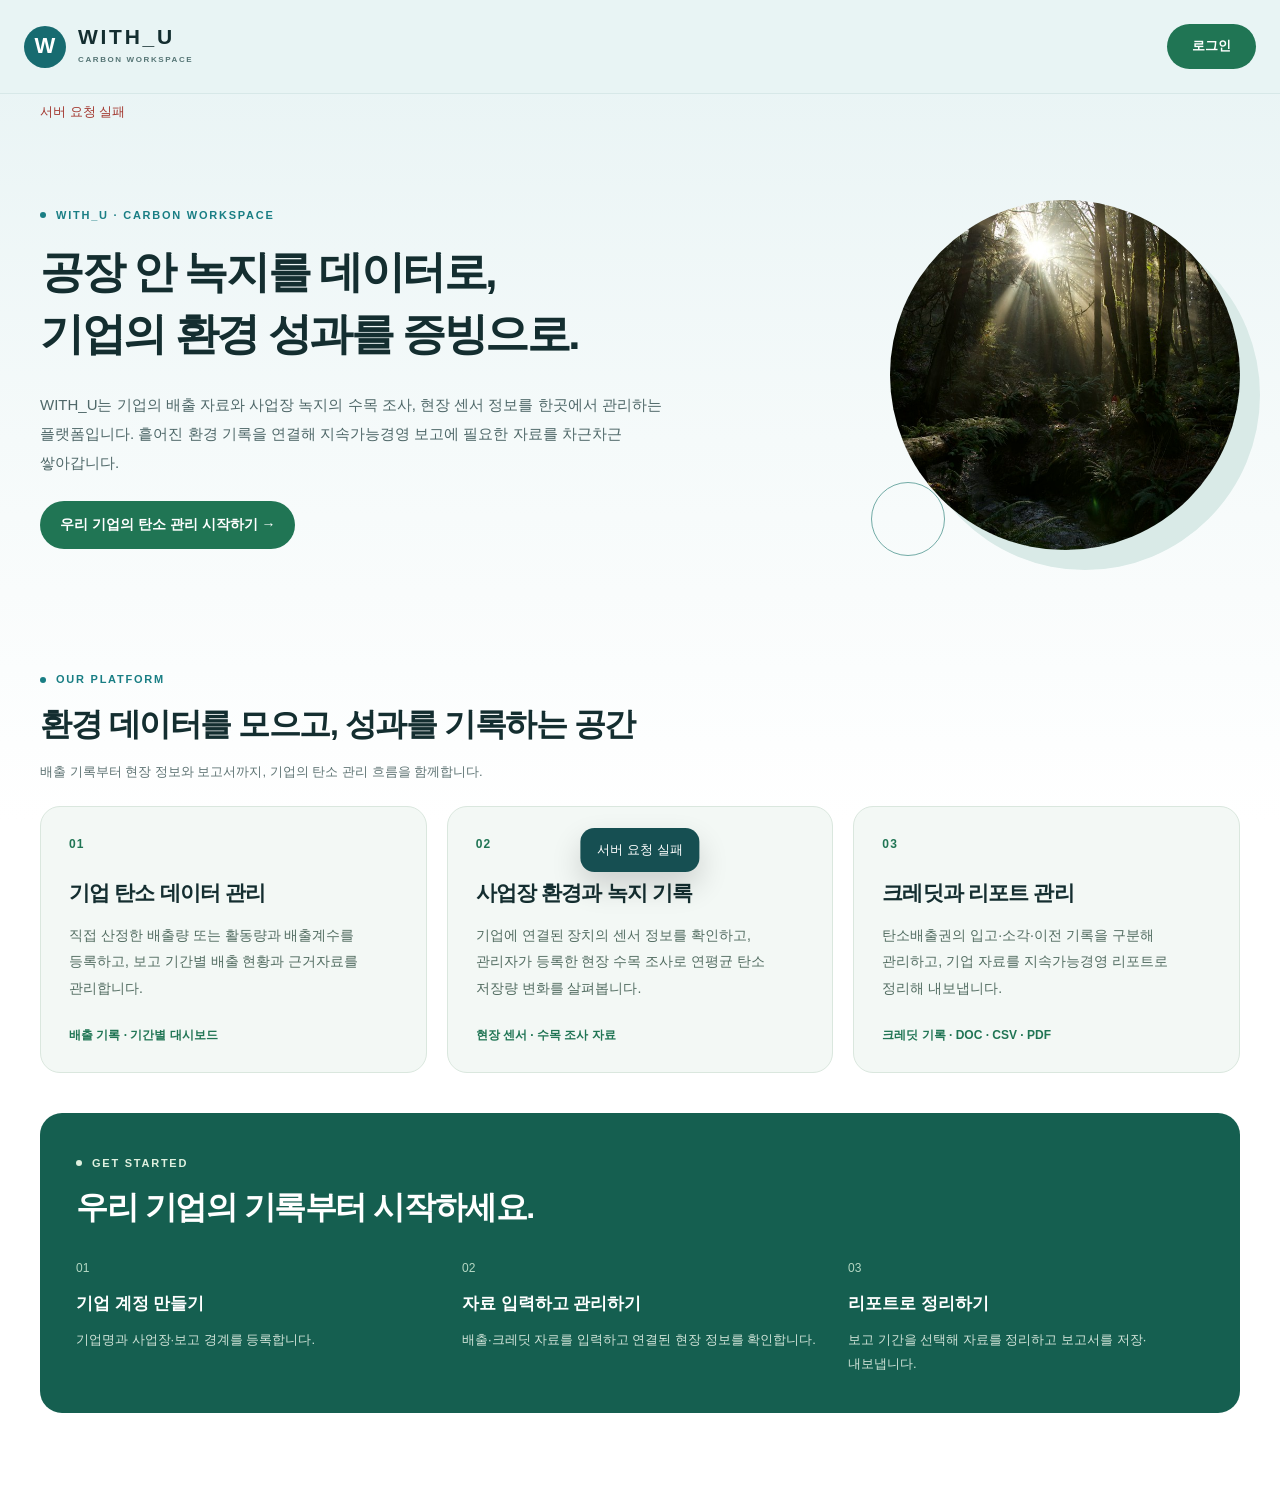
==== commit 89b96bc2: "Show platform introduction before login and company navigation after login" ====
--- a/index.html
+++ b/index.html
@@ -1,137 +1,154 @@
-<!doctype html>
-<html lang="ko">
-<head>
-  <meta charset="utf-8">
-  <meta name="viewport" content="width=device-width, initial-scale=1">
-  <meta name="description" content="WITH_U 기업용 탄소배출권 및 지속가능경영 리포트 워크스페이스">
-  <title>WITH_U | Carbon workspace</title>
-  <link rel="icon" href="data:image/svg+xml,%3Csvg xmlns='http://www.w3.org/2000/svg' viewBox='0 0 64 64'%3E%3Crect width='64' height='64' rx='18' fill='%2311352a'/%3E%3Cpath d='M15 16l8 31 9-20 9 20 8-31' fill='none' stroke='%23d7f0d0' stroke-width='6' stroke-linecap='round' stroke-linejoin='round'/%3E%3C/svg%3E">
-  <style>
-    :root{--ink:#10231c;--forest:#12382c;--green:#207554;--mint:#d9f0df;--lime:#dff57d;--paper:#f5f6f1;--line:#dce3dc;--muted:#6a786f;--orange:#e98e51;--white:#fff;--shadow:0 18px 46px rgba(20,49,38,.08);--radius:22px}
-    *{box-sizing:border-box} html{scroll-behavior:smooth} body{margin:0;background:var(--paper);color:var(--ink);font-family:Inter,"Pretendard","Noto Sans KR","Malgun Gothic",sans-serif;line-height:1.55} button,select{font:inherit} button{cursor:pointer} a{color:inherit;text-decoration:none}
-    .site-header{height:78px;display:flex;align-items:center;gap:28px;padding:0 clamp(22px,4vw,72px);background:rgba(245,246,241,.9);backdrop-filter:blur(15px);border-bottom:1px solid rgba(16,35,28,.08);position:sticky;top:0;z-index:20}
-    .brand{display:flex;align-items:center;gap:10px;border:0;background:none;color:var(--ink);padding:0;text-align:left;min-width:max-content}.brand-mark{display:grid;place-items:center;width:32px;height:32px;background:var(--forest);color:var(--lime);font-weight:900;border-radius:11px;font-size:17px}.brand strong{display:block;font-size:14px;letter-spacing:.14em;line-height:1}.brand small{display:block;margin-top:4px;color:var(--muted);font-size:8px;letter-spacing:.16em;font-weight:700}
-    .top-nav{display:flex;align-items:center;gap:4px;margin-left:auto}.top-nav button{padding:11px 13px;border:0;border-radius:99px;background:transparent;color:#526158;font-size:14px;font-weight:750;white-space:nowrap}.top-nav button:hover,.top-nav button.active{background:#e3ece5;color:var(--forest)}.header-cta{display:inline-flex;align-items:center;gap:8px;padding:12px 17px;background:var(--forest);border:1px solid var(--forest);color:#fff;border-radius:99px;font-weight:800;font-size:13px;white-space:nowrap}.header-cta:hover{background:#205340}.menu-toggle{display:none;border:0;background:#e3ece5;border-radius:10px;width:40px;height:40px;font-size:20px;color:var(--forest)}
-    main{max-width:1280px;margin:0 auto;padding:40px clamp(22px,4vw,72px) 76px}.page{display:none;animation:rise .3s ease}.page.active{display:block}@keyframes rise{from{opacity:0;transform:translateY(7px)}to{opacity:1;transform:none}}
-    .eyebrow{display:inline-flex;align-items:center;gap:8px;font-size:11px;color:var(--green);font-weight:900;letter-spacing:.14em;text-transform:uppercase}.eyebrow:before{content:"";display:block;width:19px;height:2px;background:var(--green)}.intro{display:flex;justify-content:space-between;align-items:end;gap:28px;margin:28px 0 26px}.intro h1{font-size:clamp(30px,4vw,50px);line-height:1.12;letter-spacing:-.06em;margin:9px 0 9px}.intro p{margin:0;color:var(--muted);font-size:14px}.asof{padding:9px 12px;border:1px solid var(--line);background:rgba(255,255,255,.64);border-radius:99px;font-size:12px;white-space:nowrap;color:#536158}
-    .activity-intro{padding:clamp(22px,3vw,32px);margin-bottom:30px;background:#e7f3e8;border:1px solid #c9e1cc;border-radius:var(--radius)}.activity-intro h2{margin:8px 0 10px;font-size:clamp(23px,3vw,32px);line-height:1.35;letter-spacing:-.045em;word-break:keep-all;overflow-wrap:anywhere}.activity-intro p{max-width:850px;margin:0;color:#4f6257;font-size:14px;line-height:1.8;word-break:keep-all;overflow-wrap:anywhere}
-    .metric-grid{display:grid;grid-template-columns:repeat(3,1fr);gap:15px}.metric{background:var(--white);border:1px solid var(--line);border-radius:var(--radius);padding:23px;min-height:175px;box-shadow:0 5px 20px rgba(21,47,36,.025);position:relative;overflow:hidden}.metric:after{content:"";position:absolute;width:90px;height:90px;right:-28px;bottom:-34px;border-radius:50%;background:#eff7ed}.metric:nth-child(2):after{background:#e8f5c4}.metric:nth-child(3):after{background:#fae9de}.metric-label{display:flex;align-items:center;justify-content:space-between;color:var(--muted);font-size:13px;font-weight:750}.metric-icon{width:32px;height:32px;display:grid;place-items:center;border-radius:11px;background:#eef5ef;color:var(--forest);font-size:16px}.metric:nth-child(2) .metric-icon{background:#edf8ca}.metric:nth-child(3) .metric-icon{background:#fbe9dd}.metric-value{margin-top:31px;font-size:37px;font-weight:850;letter-spacing:-.06em;line-height:1}.metric-value small{font-size:16px;letter-spacing:-.03em;font-weight:750}.metric-note{margin:9px 0 0;font-size:12px;color:var(--muted)}
-    .dashboard-actions{display:grid;grid-template-columns:1.1fr .9fr;gap:16px;margin-top:18px}.action-panel{padding:27px;border-radius:var(--radius);background:var(--forest);color:#fff;min-height:210px;display:flex;flex-direction:column;justify-content:space-between}.action-panel .eyebrow{color:var(--lime)}.action-panel .eyebrow:before{background:var(--lime)}.action-panel h2{font-size:26px;letter-spacing:-.05em;line-height:1.2;margin:10px 0 4px}.action-panel p{margin:0;color:#c9d8cc;font-size:13px}.action-link{align-self:flex-start;border:0;border-radius:99px;padding:11px 15px;background:var(--lime);color:var(--forest);font-weight:850;font-size:13px}.action-link:hover{background:#f1ffb8}.summary-card{padding:27px;border:1px solid var(--line);border-radius:var(--radius);background:#fff;min-height:210px}.summary-card h2{font-size:17px;margin:0}.summary-list{list-style:none;padding:0;margin:15px 0 0}.summary-list li{display:flex;justify-content:space-between;gap:15px;padding:10px 0;border-bottom:1px solid #edf0ed;font-size:13px}.summary-list li:last-child{border-bottom:0}.summary-list span{color:var(--muted)}.summary-list b{font-size:13px}
-    .credit-overview{background:linear-gradient(135deg,#12382c,#174a39);border-radius:28px;padding:clamp(28px,5vw,54px);color:#fff;overflow:hidden;position:relative}.credit-overview:after{content:"";width:420px;height:420px;position:absolute;right:-155px;top:-235px;border:1px solid rgba(223,245,125,.42);border-radius:50%;box-shadow:0 0 0 62px rgba(223,245,125,.07),0 0 0 124px rgba(223,245,125,.045)}.credit-overview>*{position:relative;z-index:1}.credit-overview .eyebrow{color:var(--lime)}.credit-overview .eyebrow:before{background:var(--lime)}.credit-overview h1{max-width:650px;margin:11px 0 8px;font-size:clamp(33px,5vw,58px);line-height:1.08;letter-spacing:-.065em}.credit-overview p{max-width:610px;margin:0;color:#c8d7cc;font-size:15px}.credit-major{display:flex;align-items:end;gap:12px;margin-top:36px}.credit-major b{font-size:52px;line-height:.9;letter-spacing:-.07em}.credit-major span{font-size:17px;font-weight:800}.credit-major small{margin-left:5px;padding:5px 10px;background:rgba(223,245,125,.14);border-radius:99px;color:#efffbc;font-size:11px;font-weight:800}
-    .status-grid{display:grid;grid-template-columns:repeat(3,1fr);gap:15px;margin-top:18px}.status-card{background:#fff;border:1px solid var(--line);border-radius:var(--radius);padding:23px}.status-card .status-label{color:var(--muted);font-size:13px;font-weight:750}.status-card strong{display:block;margin-top:16px;font-size:30px;letter-spacing:-.06em;line-height:1}.status-card strong small{font-size:13px;letter-spacing:-.02em}.status-card p{margin:9px 0 0;color:var(--muted);font-size:12px}.status-card.available{border-color:#bfdcca;background:#fbfffb}.status-card.available strong{color:var(--green)}
-    .section-head{display:flex;justify-content:space-between;align-items:end;gap:20px;margin:42px 0 15px}.section-head h2{margin:0;font-size:22px;letter-spacing:-.045em}.section-head p{margin:4px 0 0;color:var(--muted);font-size:13px}.badge{padding:6px 10px;background:#e9f4ea;color:#1d694d;border-radius:99px;font-size:11px;font-weight:850;white-space:nowrap}.credit-table{overflow:auto;border:1px solid var(--line);border-radius:var(--radius);background:#fff}.credit-table table{width:100%;border-collapse:collapse;min-width:650px}.credit-table th,.credit-table td{text-align:left;padding:18px 20px;border-bottom:1px solid #edf0ed;font-size:13px}.credit-table th{background:#f8faf7;color:var(--muted);font-size:11px;letter-spacing:.03em}.credit-table tr:last-child td{border:0}.credit-table td:nth-child(2){font-weight:850;font-size:14px}.status-tag{display:inline-flex;padding:5px 9px;border-radius:99px;font-size:11px;font-weight:850}.status-tag.hold{color:#146247;background:#e4f5e7}.status-tag.retired{color:#99531f;background:#fff0dd}.status-tag.transferred{color:#29617a;background:#e2f2f8}.credit-note{margin:15px 0 0;padding:15px 17px;border-left:3px solid var(--orange);border-radius:0 12px 12px 0;background:#fff9f4;color:#6d604f;font-size:12px}.green-sample{margin-top:44px;padding:clamp(23px,4vw,36px);border-radius:var(--radius);background:#e7f3e8;border:1px solid #c9e1cc}.green-sample .section-head{margin:0 0 21px}.green-sample .section-head p{max-width:650px}.sample-grid{display:grid;grid-template-columns:repeat(3,1fr);gap:13px}.sample-card{min-height:210px;padding:21px;border:1px solid rgba(30,105,75,.16);border-radius:17px;background:rgba(255,255,255,.78);display:flex;flex-direction:column}.sample-number{display:inline-grid;place-items:center;width:34px;height:34px;border-radius:50%;background:var(--forest);color:var(--lime);font-size:12px;font-weight:900}.sample-card h3{margin:22px 0 8px;font-size:18px;letter-spacing:-.04em;line-height:1.25}.sample-card p{margin:0;color:#4f6257;font-size:14px;line-height:1.6}.sample-proof{margin-top:auto;padding-top:16px;color:#1e6a4b;font-size:12px;font-weight:800}.sample-footnote{margin:17px 0 0;color:#56705e;font-size:12px;line-height:1.6}@media(max-width:820px){.sample-grid{grid-template-columns:1fr}.green-sample{margin-top:33px}.sample-card{min-height:0}}
-    .report-shell{display:grid;grid-template-columns:275px 1fr;gap:18px;align-items:start}.report-settings{padding:23px;border-radius:var(--radius);background:var(--forest);color:#fff;position:sticky;top:98px}.report-settings h2{font-size:20px;letter-spacing:-.04em;margin:0}.report-settings p{font-size:12px;color:#c9d7ce;margin:8px 0 22px}.report-settings label{display:block;font-size:11px;font-weight:800;letter-spacing:.06em;color:#dce8df;margin-bottom:8px}.report-settings select{width:100%;padding:12px;border:1px solid rgba(255,255,255,.25);border-radius:11px;background:#214c3d;color:#fff;outline:none}.download-actions{display:grid;gap:8px;margin-top:20px}.download-actions button{width:100%;border-radius:11px;padding:11px;border:0;font-size:13px;font-weight:850}.download-actions .download-primary{background:var(--lime);color:var(--forest)}.download-actions .download-secondary{background:transparent;border:1px solid rgba(255,255,255,.28);color:#fff}.report-side-note{margin-top:18px;padding-top:16px;border-top:1px solid rgba(255,255,255,.18);font-size:11px;color:#c8d5cc}.report-paper{padding:clamp(25px,5vw,50px);border:1px solid var(--line);border-radius:var(--radius);background:#fff;box-shadow:var(--shadow)}.paper-top{display:flex;justify-content:space-between;align-items:start;gap:20px;padding-bottom:25px;border-bottom:2px solid var(--forest)}.paper-top h1{margin:7px 0 0;font-size:29px;letter-spacing:-.055em;line-height:1.15}.report-stamp{padding:7px 10px;border:1px solid #a7d1b3;color:#176044;border-radius:99px;font-size:10px;font-weight:850;white-space:nowrap}.report-paper h2{font-size:17px;margin:31px 0 10px;letter-spacing:-.035em}.report-paper p{font-size:14px;color:#36453d;margin:0 0 13px}.report-data{display:grid;grid-template-columns:repeat(3,1fr);gap:10px;margin:20px 0}.report-data div{padding:15px;border-radius:13px;background:#f3f7f2}.report-data span{display:block;font-size:11px;color:var(--muted);font-weight:700}.report-data b{display:block;font-size:20px;letter-spacing:-.05em;margin-top:5px}.report-disclosure{margin-top:23px;padding:14px 16px;background:#fff8e7;border-radius:12px;color:#725f37;font-size:11px;line-height:1.6}.toast{position:fixed;z-index:30;left:50%;bottom:28px;transform:translate(-50%,20px);opacity:0;visibility:hidden;transition:.25s ease;padding:12px 17px;background:#10281e;color:#fff;border-radius:99px;font-size:13px;font-weight:700;box-shadow:0 14px 30px rgba(0,0,0,.16)}.toast.show{opacity:1;visibility:visible;transform:translate(-50%,0)}
-    @media(max-width:820px){.site-header{height:68px;padding:0 19px;gap:12px}.brand small{display:none}.top-nav{display:none;position:absolute;top:61px;left:13px;right:13px;padding:9px;background:#fff;border:1px solid var(--line);border-radius:16px;box-shadow:var(--shadow);flex-direction:column;align-items:stretch}.top-nav button{text-align:left}.site-header.menu-open .top-nav{display:flex}.header-cta{margin-left:auto;padding:10px 12px;font-size:12px}.menu-toggle{display:block}main{padding:29px 19px 54px}.intro{align-items:start;flex-direction:column;gap:14px;margin:19px 0 20px}.metric-grid,.status-grid{grid-template-columns:1fr}.dashboard-actions,.report-shell{grid-template-columns:1fr}.report-settings{position:static}.report-data{grid-template-columns:1fr}.credit-major b{font-size:45px}.credit-overview{padding:29px}.credit-overview:after{right:-250px}.section-head{margin-top:31px}.asof{white-space:normal}.paper-top{flex-direction:column}.top-nav+ .header-cta{display:none}}
-    @media print{body{background:#fff}.site-header,#dashboard,#credits,.report-settings,.toast{display:none!important}main{padding:0;max-width:none}.page{display:none!important}.page.active#reports{display:block!important}.report-shell{display:block}.report-paper{border:0;box-shadow:none;padding:0}.report-paper p{font-size:11pt}.report-paper h2{margin-top:21px}.report-disclosure{font-size:9pt}.paper-top h1{font-size:23pt}}
-  </style>
-  <link rel="stylesheet" href="theme.css" media="screen">
-  <link rel="stylesheet" href="workspace.css">
-  <script src="carbon-engine.js" defer></script>
-  <script src="business-engine.js" defer></script>
-  <script src="auth-client.js" defer></script>
-  <script src="workspace.js" defer></script>
-<style>.top-nav .admin-nav{font-size:14px;font-weight:700;padding:12px 8px;white-space:nowrap;color:#176b70}.top-nav .admin-nav:hover{text-decoration:underline}@media(max-width:820px){.top-nav .admin-nav{min-height:48px;padding:15px 3px}}</style></head>
-<body>
-  <header class="site-header" id="site-header">
-    <button class="brand" type="button" onclick="navigate('dashboard')" aria-label="WITH_U 대시보드">
-      <span class="brand-mark">W</span><span><strong>WITH_U</strong><small>CARBON WORKSPACE</small></span>
-    </button>
-    <nav class="top-nav" aria-label="주요 메뉴">
-      <button type="button" data-page="dashboard" class="active" onclick="navigate('dashboard')">대시보드</button>
-      <button type="button" data-page="credits" onclick="navigate('credits')">탄소배출권</button>
-      <button type="button" data-page="reports" onclick="navigate('reports')">지속가능경영 리포트</button>
-    <button type="button" data-page="data" onclick="navigate('data')">기업 데이터 입력</button>
-    <button type="button" id="account-login">기업 로그인 / 회원가입</button><button type="button" id="account-logout" hidden>로그아웃</button></nav>
-    <button class="header-cta" type="button" onclick="openReportExport()">리포트 내보내기 ↗</button>
-    <button class="menu-toggle" type="button" aria-label="메뉴 열기" aria-expanded="false" onclick="toggleMenu()">☰</button>
-  </header>
-
-  <main>
-
-    <p id="workspace-message" class="workspace-notice" role="status" aria-live="polite"></p>
-    <section class="page active" id="dashboard" aria-labelledby="dashboard-title">
-      <section class="activity-intro" aria-labelledby="activity-title">
-        <h2 id="activity-title">공장 안 녹지를 데이터로, 기업의 환경 성과를 증빙으로.</h2>
-        <p>WITH_U는 공장 안 녹지의 탄소흡수량을 산정하고, 기업의 배출·흡수 데이터를 꾸준히 관리하는 서비스를 만들어갑니다. 흩어진 환경 데이터를 모아 기업이 ESG 보고와 성과 증빙에 활용할 수 있도록 돕습니다.</p>
-      </section>
-      <div class="intro">
-        <div><span class="eyebrow">BUSINESS OVERVIEW</span><h1 id="dashboard-title">기업 지속가능경영 현황</h1><p>배출 기록, 보유 크레딧, 보고서에 필요한 핵심 수치만 한곳에서 확인합니다.</p></div>
-        <span class="asof" id="dashboard-status"></span>
-      </div>
-      <div class="metric-grid">
-        <article class="metric"><div class="metric-label"><span>선택 기간 배출량</span><span class="metric-icon">↗</span></div><div class="metric-value"><span data-value="emission">—</span> <small>tCO₂e</small></div><p class="metric-note">등록한 배출 자료의 합계 · 미입력 Scope는 포함되지 않음</p></article>
-        <article class="metric"><div class="metric-label"><span>보유 크레딧</span><span class="metric-icon">◒</span></div><div class="metric-value"><span data-value="holding">—</span> <small>tCO₂e</small></div><p class="metric-note">입고 − 소각 − 이전 · 보고 종료일 기준</p></article>
-        <article class="metric"><div class="metric-label"><span>소각 등록 크레딧</span><span class="metric-icon">✓</span></div><div class="metric-value"><span data-value="retired">—</span> <small>tCO₂e</small></div><p class="metric-note">선택 기간에 기업이 등록한 소각 기록</p></article>
-      <article class="metric"><div class="metric-label"><span>수목 연평균 저장량 변화</span></div><div class="metric-value"><span data-value="annual">—</span> <small>tCO₂/년</small></div><p class="metric-note" id="tree-meta">현장 조사 자료 등록 필요</p></article>
-      </div>
-      <section class="business-panel"><h2>선택 장치 주변 토양 환경</h2><p id="sensor-status">조회 전</p><label class="soil-device-label">연결 장치 선택<select id="soil-device"></select></label><div id="device-sensors" class="sensor-summary"></div><p>토양·녹지 면적의 탄소 산정은 현재 MVP 범위에 포함하지 않습니다.</p></section>
-      <div class="dashboard-actions">
-        <article class="action-panel"><div><span class="eyebrow">CREDIT BALANCE</span><h2>현재 사용 가능한<br>크레딧을 확인하세요.</h2><p>보유, 소각 등록, 이전 완료 수량을 구분해서 봅니다.</p></div><button class="action-link" type="button" onclick="navigate('credits')">탄소배출권 보기 →</button></article>
-        <article class="summary-card"><h2>보고서 준비 상태</h2><ul class="summary-list"><li><span>배출 자료</span><b id="emission-count">—</b></li><li><span>보고 범위</span><b id="company-boundary">—</b></li><li><span>내보내기 형식</span><b>DOC · CSV · PDF</b></li></ul><button class="action-link" style="margin-top:13px;background:#12382c;color:#fff" type="button" onclick="navigate('reports')">리포트 열기 →</button></article>
-      </div>
-    </section>
-
-    <section class="page" id="credits" aria-labelledby="credits-title">
-      <article class="credit-overview"><span class="eyebrow">CARBON CREDIT BALANCE</span><h1 id="credits-title">보유 크레딧,<br>명확하게 관리합니다.</h1><p>크레딧 수량은 실제 배출량과 상계하지 않고, 상태별로 분리해 지속가능경영 리포트에 바로 활용할 수 있습니다.</p><div class="credit-major"><b data-value="holding">—</b><span>tCO₂e</span><small>현재 보유</small></div></article>
-      <div class="status-grid" aria-label="탄소배출권 상태">
-        <article class="status-card available"><span class="status-label">보유</span><strong><span data-value="holding">—</span> <small>tCO₂e</small></strong><p>활용 전 잔여 크레딧</p></article>
-        <article class="status-card"><span class="status-label">소각 등록</span><strong><span data-value="retired">—</span> <small>tCO₂e</small></strong><p>소각 증빙 참조 등록</p></article>
-        <article class="status-card"><span class="status-label">이전 완료</span><strong><span data-value="transferred">—</span> <small>tCO₂e</small></strong><p>이전 이력 보관</p></article>
-      </div>
-      <div class="section-head"><div><h2>크레딧 현황</h2><p>보고서에는 각 상태를 별도 항목으로 제시합니다.</p></div><span class="badge"><span id="credit-period"></span></span></div>
-      <div class="credit-table"><table><thead><tr><th>구분</th><th>수량</th><th>리포트 표기</th><th>상태</th></tr></thead><tbody><tr><td>보유 크레딧</td><td><span data-value="holding">—</span> tCO₂e</td><td>활용 전 잔여 수량</td><td><span class="status-tag hold">보유</span></td></tr><tr><td>소각 등록 크레딧</td><td><span data-value="retired">—</span> tCO₂e</td><td>사용자 입력·근거자료 참조 기준</td><td><span class="status-tag retired">소각 등록</span></td></tr><tr><td>이전 완료 크레딧</td><td><span data-value="transferred">—</span> tCO₂e</td><td>이전 이력 기준</td><td><span class="status-tag transferred">이전 완료</span></td></tr></tbody></table></div>
-      <div id="credit-ledger" class="business-table"></div>
-      <p class="credit-note">보고 유의: 보유·소각·이전 수량은 실제 배출량과 합산하거나 순배출량으로 표기하지 않습니다. 외부 공개 전에는 원장, 소각 증빙, 적용 기준을 확인하세요.</p>
-      <section id="green-sample" class="green-sample" aria-labelledby="green-sample-title">
-        <div class="section-head"><div><h2 id="green-sample-title">녹지를 지키기 위한 활동 예시</h2><p>탄소배출권과 함께 관리할 수 있는 현장 보전 활동의 샘플입니다. 실제 운영 시에는 대상지·기간·기록 기준을 정해 적용합니다.</p></div><span class="badge">SAMPLE</span></div>
-        <div class="sample-grid">
-          <article class="sample-card"><span class="sample-number">01</span><h3>유휴부지 녹지 조성</h3><p>유휴 공간에 지역 환경에 맞는 수목과 초화를 식재하고, 식재 면적과 관리 현황을 지속적으로 기록합니다.</p><span class="sample-proof">기록 예시 · 식재 도면 · 현장 사진</span></article>
-          <article class="sample-card"><span class="sample-number">02</span><h3>하천변·공원 식생 복원</h3><p>훼손된 수변과 공원 가장자리의 식생을 보완해 녹지 연결성을 높이고, 계절별 변화 상태를 점검합니다.</p><span class="sample-proof">기록 예시 · 구역 지도 · 점검 일지</span></article>
-          <article class="sample-card"><span class="sample-number">03</span><h3>생육 및 유지관리 모니터링</h3><p>수목 고사율, 관수·정비 이력, 생태 관찰 결과를 정기적으로 관리해 녹지의 유지 상태를 확인합니다.</p><span class="sample-proof">기록 예시 · 관리 대장 · 관찰 기록</span></article>
-        </div>
-        <p class="sample-footnote">위 내용은 화면 구성용 샘플입니다. 녹지 보전 활동만으로 크레딧이 자동 발행되지는 않으며, 감축 주장에는 적용 방법론과 기준선, 검증 절차가 필요합니다.</p>
-      </section>
-    </section>
-
-    <section class="page" id="reports" aria-labelledby="reports-title">
-      <div class="intro"><div><span class="eyebrow">EXPORT READY</span><h1 id="reports-title">지속가능경영 리포트</h1><p>분기 또는 연간 기준의 요약 문안을 내려받아 보고서에 바로 넣을 수 있습니다.</p></div><span class="asof">DOC · CSV · PDF 지원</span></div>
-      <div class="report-shell">
-        <aside class="report-settings"><h2>리포트 설정</h2><p>보고 기간을 고르면 화면과 다운로드 내용이 함께 바뀝니다.</p><label for="report-period">보고 기간</label><select id="report-period"><option value="custom">현재 선택 기간</option><option value="q1">시작 연도 1분기</option><option value="q2">시작 연도 2분기</option><option value="q3">시작 연도 3분기</option><option value="q4">시작 연도 4분기</option><option value="annual">시작 연도 연간</option></select><div class="download-actions"><button type="button" id="save-report" class="download-primary">보고서 저장</button><button class="download-primary" type="button" onclick="downloadReport('doc')">DOC 다운로드</button><button class="download-secondary" type="button" onclick="downloadReport('csv')">CSV 다운로드</button><button class="download-secondary" type="button" onclick="printReport()">PDF로 저장 / 인쇄</button></div><p class="report-side-note">선택한 데이터 모드와 입력 근거가 보고서에 함께 표시됩니다. 저장한 보고서는 생성 당시의 자료를 보관합니다.</p></aside>
-        <article class="report-paper" id="report-paper" aria-live="polite"></article>
-      </div>
-      <section class="business-panel" id="report-history"><h2>저장한 보고서</h2><button type="button" class="row-action" id="live-report">현재 자료로 보기</button><div id="report-list" class="report-list"></div></section>
-    </section>
-    <section class="page" id="data" aria-labelledby="data-title">
-    <section class="workspace-bar" aria-label="기업과 데이터 선택">
-      <label>기업<select id="company-select" disabled><option value="">로그인한 기업</option></select></label>
-      <label>측정 장치<select id="workspace-device"><option value="">선택 안 함 · 예시 데이터</option></select></label>
-      <label>보고 시작일<input id="period-start" type="date" required></label>
-      <label>보고 종료일<input id="period-end" type="date" required></label>
-      <div class="workspace-wide workspace-actions"><button type="button" onclick="navigate('data')">기업·탄소 데이터 등록</button><button type="button" id="refresh-device">선택 장치 센서 조회</button><span id="device-connection">기업 로그인 전</span></div>
-      <p class="workspace-wide mode-banner" id="data-mode" role="status"></p>
-    </section>
-<p id="account-info"></p><div id="auth-required" class="business-panel"><h2>기업 로그인</h2><p>회원가입 시 기업명과 사업장·보고 경계를 등록합니다. 로그인 후 탄소 자료를 입력할 수 있습니다.</p><button type="button" onclick="WithUAuth.open()">로그인 / 회원가입</button></div><div id="company-content" hidden>
-      <div class="intro"><div><span class="eyebrow">COMPANY DATA</span><h1 id="data-title">기업 탄소 데이터 입력</h1><p>실제 배출 자료와 크레딧 기록을 등록하고 대시보드·보고서에서 확인합니다.</p></div></div>
-      <section class="business-panel"><h2>기업 자료 저장</h2><p>장치는 관리자가 기업에 연결합니다. 수정 자료와 보고서는 서버 저장 버튼으로 이 기업 계정에 저장하세요.</p><div class="workspace-actions"><button type="button" id="load-server">서버 자료 다시 불러오기</button><button type="button" id="save-server">기업 자료 서버 저장</button><button type="button" id="connect-server">연결 장치 새로고침</button></div><p id="storage-status">서버 조회 전</p></section>
-      <section class="business-panel"><h2>탄소 배출 자료 등록</h2><p>귀속일이 선택 기간에 해당하는 기록을 합산합니다. 사용량 방식은 활동량 × 계수(kgCO₂e/단위) ÷ 1,000입니다. 적용한 계수의 출처·연도를 직접 기록하세요.</p>
-        <form id="emission-form" class="business-form">
-          <label>귀속일<input name="date" type="date" required></label><label>배출 범위<select name="scope"><option value="1">Scope 1 · 직접 배출</option><option value="2">Scope 2 · 구매 전력·열 등</option><option value="3">Scope 3 · 기타 간접 배출</option></select></label>
-          <label>배출원<input name="source" maxlength="200" placeholder="예: 제1공장 전력" required></label><label>입력 방식<select name="method" id="emission-method"><option value="direct">산정한 배출량 직접 입력</option><option value="activity">활동량과 배출계수 입력</option></select></label>
-          <label id="direct-fields">배출량 (tCO₂e)<input name="amount" type="number" min="0" max="1000000000" step="any" required></label>
-          <fieldset class="workspace-wide business-form" id="activity-fields" hidden><legend>활동량 기반 산정</legend><label>활동량<input name="quantity" type="number" min="0" max="1000000000000" step="any"></label><label>활동량 단위<input name="unit" maxlength="40" placeholder="예: kWh, L, kg"></label><label>배출계수 (kgCO₂e/활동량 단위)<input name="factor" type="number" min="0" max="1000000" step="any"></label><label>계수 출처·연도<input name="factorSource" maxlength="500" placeholder="발행 기관, 자료명, 적용 연도"></label></fieldset>
-          <label class="workspace-wide">근거자료 참조<input name="evidence" maxlength="500" placeholder="고지서 번호, 파일명 또는 자료 URL" required></label>
-          <div class="workspace-wide workspace-actions"><button class="primary" type="submit">배출 기록 저장</button><button type="button" id="reset-emission">입력 초기화</button></div>
-        </form><div id="emission-preview" class="workspace-notice"></div><div id="emission-records" class="business-table"></div>
-      </section>
-      <section class="business-panel"><h2>크레딧 기록 등록</h2><p>입고·소각·이전 기록을 같은 등록부와 일련번호로 연결합니다. 입력한 자료는 자동 발행·외부 검증된 크레딧을 의미하지 않습니다.</p>
-        <form id="credit-form" class="business-form"><label>기록일<input name="date" type="date" required></label><label>구분<select name="action"><option value="purchase">입고</option><option value="retire">소각</option><option value="transfer">이전</option></select></label><label>등록부·발행기관<input name="registry" maxlength="120" required></label><label>동일 크레딧의 일련번호<input name="serial" maxlength="160" required></label><label>수량 (tCO₂e)<input name="quantity" type="number" min="0.000001" max="1000000000" step="any" required></label><label>근거자료 참조<input name="evidence" maxlength="500" placeholder="거래·소각 증빙 번호 또는 자료명" required></label><div class="workspace-wide workspace-actions"><button class="primary" type="submit">크레딧 기록 저장</button><button type="button" id="reset-credit">입력 초기화</button></div></form><div id="credit-records" class="business-table"></div>
-      </section>
-      <section class="business-panel"><h2>관리자 등록 수목 조사 자료</h2><p>관리자가 이 기업의 연결 장치에 등록한 현장 조사 자료입니다. 기업은 조회할 수 있으며 수목 입력과 장치 관리는 관리자 화면에서 진행합니다.</p><div id="survey-records" class="business-table"></div></section>
-      <section class="business-panel"><h2>자료 백업</h2><p>현재 기업의 입력 기록과 저장한 보고서를 JSON 파일로 보관·복원합니다. 회원 비밀번호는 저장 파일에 포함되지 않습니다.</p><div class="workspace-actions"><button type="button" id="backup-company">기업 자료 내려받기</button><label class="row-action">기업 자료 파일 가져오기<input id="restore-company" type="file" accept="application/json,.json"></label></div></section>
-    </div></section>
-  </main>
-<footer class="account-footer"><span id="session-label">예시 화면</span><button type="button" id="admin-login">관리자 로그인</button></footer>
-  <div class="toast" id="toast" role="status" aria-live="polite"></div>
-
-</body>
-</html>
+<!doctype html>
+<html lang="ko">
+<head>
+  <meta charset="utf-8">
+  <meta name="viewport" content="width=device-width, initial-scale=1">
+  <meta name="description" content="WITH_U 기업용 탄소배출권 및 지속가능경영 리포트 워크스페이스">
+  <title>WITH_U | Carbon workspace</title>
+  <link rel="icon" href="data:image/svg+xml,%3Csvg xmlns='http://www.w3.org/2000/svg' viewBox='0 0 64 64'%3E%3Crect width='64' height='64' rx='18' fill='%2311352a'/%3E%3Cpath d='M15 16l8 31 9-20 9 20 8-31' fill='none' stroke='%23d7f0d0' stroke-width='6' stroke-linecap='round' stroke-linejoin='round'/%3E%3C/svg%3E">
+  <style>
+    :root{--ink:#10231c;--forest:#12382c;--green:#207554;--mint:#d9f0df;--lime:#dff57d;--paper:#f5f6f1;--line:#dce3dc;--muted:#6a786f;--orange:#e98e51;--white:#fff;--shadow:0 18px 46px rgba(20,49,38,.08);--radius:22px}
+    *{box-sizing:border-box} html{scroll-behavior:smooth} body{margin:0;background:var(--paper);color:var(--ink);font-family:Inter,"Pretendard","Noto Sans KR","Malgun Gothic",sans-serif;line-height:1.55} button,select{font:inherit} button{cursor:pointer} a{color:inherit;text-decoration:none}
+    .site-header{height:78px;display:flex;align-items:center;gap:28px;padding:0 clamp(22px,4vw,72px);background:rgba(245,246,241,.9);backdrop-filter:blur(15px);border-bottom:1px solid rgba(16,35,28,.08);position:sticky;top:0;z-index:20}
+    .brand{display:flex;align-items:center;gap:10px;border:0;background:none;color:var(--ink);padding:0;text-align:left;min-width:max-content}.brand-mark{display:grid;place-items:center;width:32px;height:32px;background:var(--forest);color:var(--lime);font-weight:900;border-radius:11px;font-size:17px}.brand strong{display:block;font-size:14px;letter-spacing:.14em;line-height:1}.brand small{display:block;margin-top:4px;color:var(--muted);font-size:8px;letter-spacing:.16em;font-weight:700}
+    .top-nav{display:flex;align-items:center;gap:4px;margin-left:auto}.top-nav button{padding:11px 13px;border:0;border-radius:99px;background:transparent;color:#526158;font-size:14px;font-weight:750;white-space:nowrap}.top-nav button:hover,.top-nav button.active{background:#e3ece5;color:var(--forest)}.header-cta{display:inline-flex;align-items:center;gap:8px;padding:12px 17px;background:var(--forest);border:1px solid var(--forest);color:#fff;border-radius:99px;font-weight:800;font-size:13px;white-space:nowrap}.header-cta:hover{background:#205340}.menu-toggle{display:none;border:0;background:#e3ece5;border-radius:10px;width:40px;height:40px;font-size:20px;color:var(--forest)}
+    main{max-width:1280px;margin:0 auto;padding:40px clamp(22px,4vw,72px) 76px}.page{display:none;animation:rise .3s ease}.page.active{display:block}@keyframes rise{from{opacity:0;transform:translateY(7px)}to{opacity:1;transform:none}}
+    .eyebrow{display:inline-flex;align-items:center;gap:8px;font-size:11px;color:var(--green);font-weight:900;letter-spacing:.14em;text-transform:uppercase}.eyebrow:before{content:"";display:block;width:19px;height:2px;background:var(--green)}.intro{display:flex;justify-content:space-between;align-items:end;gap:28px;margin:28px 0 26px}.intro h1{font-size:clamp(30px,4vw,50px);line-height:1.12;letter-spacing:-.06em;margin:9px 0 9px}.intro p{margin:0;color:var(--muted);font-size:14px}.asof{padding:9px 12px;border:1px solid var(--line);background:rgba(255,255,255,.64);border-radius:99px;font-size:12px;white-space:nowrap;color:#536158}
+    .activity-intro{padding:clamp(22px,3vw,32px);margin-bottom:30px;background:#e7f3e8;border:1px solid #c9e1cc;border-radius:var(--radius)}.activity-intro h2{margin:8px 0 10px;font-size:clamp(23px,3vw,32px);line-height:1.35;letter-spacing:-.045em;word-break:keep-all;overflow-wrap:anywhere}.activity-intro p{max-width:850px;margin:0;color:#4f6257;font-size:14px;line-height:1.8;word-break:keep-all;overflow-wrap:anywhere}
+    .metric-grid{display:grid;grid-template-columns:repeat(3,1fr);gap:15px}.metric{background:var(--white);border:1px solid var(--line);border-radius:var(--radius);padding:23px;min-height:175px;box-shadow:0 5px 20px rgba(21,47,36,.025);position:relative;overflow:hidden}.metric:after{content:"";position:absolute;width:90px;height:90px;right:-28px;bottom:-34px;border-radius:50%;background:#eff7ed}.metric:nth-child(2):after{background:#e8f5c4}.metric:nth-child(3):after{background:#fae9de}.metric-label{display:flex;align-items:center;justify-content:space-between;color:var(--muted);font-size:13px;font-weight:750}.metric-icon{width:32px;height:32px;display:grid;place-items:center;border-radius:11px;background:#eef5ef;color:var(--forest);font-size:16px}.metric:nth-child(2) .metric-icon{background:#edf8ca}.metric:nth-child(3) .metric-icon{background:#fbe9dd}.metric-value{margin-top:31px;font-size:37px;font-weight:850;letter-spacing:-.06em;line-height:1}.metric-value small{font-size:16px;letter-spacing:-.03em;font-weight:750}.metric-note{margin:9px 0 0;font-size:12px;color:var(--muted)}
+    .dashboard-actions{display:grid;grid-template-columns:1.1fr .9fr;gap:16px;margin-top:18px}.action-panel{padding:27px;border-radius:var(--radius);background:var(--forest);color:#fff;min-height:210px;display:flex;flex-direction:column;justify-content:space-between}.action-panel .eyebrow{color:var(--lime)}.action-panel .eyebrow:before{background:var(--lime)}.action-panel h2{font-size:26px;letter-spacing:-.05em;line-height:1.2;margin:10px 0 4px}.action-panel p{margin:0;color:#c9d8cc;font-size:13px}.action-link{align-self:flex-start;border:0;border-radius:99px;padding:11px 15px;background:var(--lime);color:var(--forest);font-weight:850;font-size:13px}.action-link:hover{background:#f1ffb8}.summary-card{padding:27px;border:1px solid var(--line);border-radius:var(--radius);background:#fff;min-height:210px}.summary-card h2{font-size:17px;margin:0}.summary-list{list-style:none;padding:0;margin:15px 0 0}.summary-list li{display:flex;justify-content:space-between;gap:15px;padding:10px 0;border-bottom:1px solid #edf0ed;font-size:13px}.summary-list li:last-child{border-bottom:0}.summary-list span{color:var(--muted)}.summary-list b{font-size:13px}
+    .credit-overview{background:linear-gradient(135deg,#12382c,#174a39);border-radius:28px;padding:clamp(28px,5vw,54px);color:#fff;overflow:hidden;position:relative}.credit-overview:after{content:"";width:420px;height:420px;position:absolute;right:-155px;top:-235px;border:1px solid rgba(223,245,125,.42);border-radius:50%;box-shadow:0 0 0 62px rgba(223,245,125,.07),0 0 0 124px rgba(223,245,125,.045)}.credit-overview>*{position:relative;z-index:1}.credit-overview .eyebrow{color:var(--lime)}.credit-overview .eyebrow:before{background:var(--lime)}.credit-overview h1{max-width:650px;margin:11px 0 8px;font-size:clamp(33px,5vw,58px);line-height:1.08;letter-spacing:-.065em}.credit-overview p{max-width:610px;margin:0;color:#c8d7cc;font-size:15px}.credit-major{display:flex;align-items:end;gap:12px;margin-top:36px}.credit-major b{font-size:52px;line-height:.9;letter-spacing:-.07em}.credit-major span{font-size:17px;font-weight:800}.credit-major small{margin-left:5px;padding:5px 10px;background:rgba(223,245,125,.14);border-radius:99px;color:#efffbc;font-size:11px;font-weight:800}
+    .status-grid{display:grid;grid-template-columns:repeat(3,1fr);gap:15px;margin-top:18px}.status-card{background:#fff;border:1px solid var(--line);border-radius:var(--radius);padding:23px}.status-card .status-label{color:var(--muted);font-size:13px;font-weight:750}.status-card strong{display:block;margin-top:16px;font-size:30px;letter-spacing:-.06em;line-height:1}.status-card strong small{font-size:13px;letter-spacing:-.02em}.status-card p{margin:9px 0 0;color:var(--muted);font-size:12px}.status-card.available{border-color:#bfdcca;background:#fbfffb}.status-card.available strong{color:var(--green)}
+    .section-head{display:flex;justify-content:space-between;align-items:end;gap:20px;margin:42px 0 15px}.section-head h2{margin:0;font-size:22px;letter-spacing:-.045em}.section-head p{margin:4px 0 0;color:var(--muted);font-size:13px}.badge{padding:6px 10px;background:#e9f4ea;color:#1d694d;border-radius:99px;font-size:11px;font-weight:850;white-space:nowrap}.credit-table{overflow:auto;border:1px solid var(--line);border-radius:var(--radius);background:#fff}.credit-table table{width:100%;border-collapse:collapse;min-width:650px}.credit-table th,.credit-table td{text-align:left;padding:18px 20px;border-bottom:1px solid #edf0ed;font-size:13px}.credit-table th{background:#f8faf7;color:var(--muted);font-size:11px;letter-spacing:.03em}.credit-table tr:last-child td{border:0}.credit-table td:nth-child(2){font-weight:850;font-size:14px}.status-tag{display:inline-flex;padding:5px 9px;border-radius:99px;font-size:11px;font-weight:850}.status-tag.hold{color:#146247;background:#e4f5e7}.status-tag.retired{color:#99531f;background:#fff0dd}.status-tag.transferred{color:#29617a;background:#e2f2f8}.credit-note{margin:15px 0 0;padding:15px 17px;border-left:3px solid var(--orange);border-radius:0 12px 12px 0;background:#fff9f4;color:#6d604f;font-size:12px}.green-sample{margin-top:44px;padding:clamp(23px,4vw,36px);border-radius:var(--radius);background:#e7f3e8;border:1px solid #c9e1cc}.green-sample .section-head{margin:0 0 21px}.green-sample .section-head p{max-width:650px}.sample-grid{display:grid;grid-template-columns:repeat(3,1fr);gap:13px}.sample-card{min-height:210px;padding:21px;border:1px solid rgba(30,105,75,.16);border-radius:17px;background:rgba(255,255,255,.78);display:flex;flex-direction:column}.sample-number{display:inline-grid;place-items:center;width:34px;height:34px;border-radius:50%;background:var(--forest);color:var(--lime);font-size:12px;font-weight:900}.sample-card h3{margin:22px 0 8px;font-size:18px;letter-spacing:-.04em;line-height:1.25}.sample-card p{margin:0;color:#4f6257;font-size:14px;line-height:1.6}.sample-proof{margin-top:auto;padding-top:16px;color:#1e6a4b;font-size:12px;font-weight:800}.sample-footnote{margin:17px 0 0;color:#56705e;font-size:12px;line-height:1.6}@media(max-width:820px){.sample-grid{grid-template-columns:1fr}.green-sample{margin-top:33px}.sample-card{min-height:0}}
+    .report-shell{display:grid;grid-template-columns:275px 1fr;gap:18px;align-items:start}.report-settings{padding:23px;border-radius:var(--radius);background:var(--forest);color:#fff;position:sticky;top:98px}.report-settings h2{font-size:20px;letter-spacing:-.04em;margin:0}.report-settings p{font-size:12px;color:#c9d7ce;margin:8px 0 22px}.report-settings label{display:block;font-size:11px;font-weight:800;letter-spacing:.06em;color:#dce8df;margin-bottom:8px}.report-settings select{width:100%;padding:12px;border:1px solid rgba(255,255,255,.25);border-radius:11px;background:#214c3d;color:#fff;outline:none}.download-actions{display:grid;gap:8px;margin-top:20px}.download-actions button{width:100%;border-radius:11px;padding:11px;border:0;font-size:13px;font-weight:850}.download-actions .download-primary{background:var(--lime);color:var(--forest)}.download-actions .download-secondary{background:transparent;border:1px solid rgba(255,255,255,.28);color:#fff}.report-side-note{margin-top:18px;padding-top:16px;border-top:1px solid rgba(255,255,255,.18);font-size:11px;color:#c8d5cc}.report-paper{padding:clamp(25px,5vw,50px);border:1px solid var(--line);border-radius:var(--radius);background:#fff;box-shadow:var(--shadow)}.paper-top{display:flex;justify-content:space-between;align-items:start;gap:20px;padding-bottom:25px;border-bottom:2px solid var(--forest)}.paper-top h1{margin:7px 0 0;font-size:29px;letter-spacing:-.055em;line-height:1.15}.report-stamp{padding:7px 10px;border:1px solid #a7d1b3;color:#176044;border-radius:99px;font-size:10px;font-weight:850;white-space:nowrap}.report-paper h2{font-size:17px;margin:31px 0 10px;letter-spacing:-.035em}.report-paper p{font-size:14px;color:#36453d;margin:0 0 13px}.report-data{display:grid;grid-template-columns:repeat(3,1fr);gap:10px;margin:20px 0}.report-data div{padding:15px;border-radius:13px;background:#f3f7f2}.report-data span{display:block;font-size:11px;color:var(--muted);font-weight:700}.report-data b{display:block;font-size:20px;letter-spacing:-.05em;margin-top:5px}.report-disclosure{margin-top:23px;padding:14px 16px;background:#fff8e7;border-radius:12px;color:#725f37;font-size:11px;line-height:1.6}.toast{position:fixed;z-index:30;left:50%;bottom:28px;transform:translate(-50%,20px);opacity:0;visibility:hidden;transition:.25s ease;padding:12px 17px;background:#10281e;color:#fff;border-radius:99px;font-size:13px;font-weight:700;box-shadow:0 14px 30px rgba(0,0,0,.16)}.toast.show{opacity:1;visibility:visible;transform:translate(-50%,0)}
+    @media(max-width:820px){.site-header{height:68px;padding:0 19px;gap:12px}.brand small{display:none}.top-nav{display:none;position:absolute;top:61px;left:13px;right:13px;padding:9px;background:#fff;border:1px solid var(--line);border-radius:16px;box-shadow:var(--shadow);flex-direction:column;align-items:stretch}.top-nav button{text-align:left}.site-header.menu-open .top-nav{display:flex}.header-cta{margin-left:auto;padding:10px 12px;font-size:12px}.menu-toggle{display:block}main{padding:29px 19px 54px}.intro{align-items:start;flex-direction:column;gap:14px;margin:19px 0 20px}.metric-grid,.status-grid{grid-template-columns:1fr}.dashboard-actions,.report-shell{grid-template-columns:1fr}.report-settings{position:static}.report-data{grid-template-columns:1fr}.credit-major b{font-size:45px}.credit-overview{padding:29px}.credit-overview:after{right:-250px}.section-head{margin-top:31px}.asof{white-space:normal}.paper-top{flex-direction:column}.top-nav+ .header-cta{display:none}}
+    @media print{body{background:#fff}.site-header,#dashboard,#credits,.report-settings,.toast{display:none!important}main{padding:0;max-width:none}.page{display:none!important}.page.active#reports{display:block!important}.report-shell{display:block}.report-paper{border:0;box-shadow:none;padding:0}.report-paper p{font-size:11pt}.report-paper h2{margin-top:21px}.report-disclosure{font-size:9pt}.paper-top h1{font-size:23pt}}
+  </style>
+  <link rel="stylesheet" href="theme.css" media="screen">
+  <link rel="stylesheet" href="workspace.css">
+  <script src="carbon-engine.js" defer></script>
+  <script src="business-engine.js" defer></script>
+  <script src="auth-client.js" defer></script>
+  <script src="workspace.js" defer></script>
+<style>.top-nav .admin-nav{font-size:14px;font-weight:700;padding:12px 8px;white-space:nowrap;color:#176b70}.top-nav .admin-nav:hover{text-decoration:underline}@media(max-width:820px){.top-nav .admin-nav{min-height:48px;padding:15px 3px}}</style></head>
+<body>
+  <header class="site-header" id="site-header">
+    <button class="brand" type="button" onclick="navigate('home')" aria-label="WITH_U 홈">
+      <span class="brand-mark">W</span><span><strong>WITH_U</strong><small>CARBON WORKSPACE</small></span>
+    </button>
+    <nav class="top-nav" id="workspace-nav" aria-label="주요 메뉴" hidden>
+      <button type="button" data-page="dashboard" class="active" onclick="navigate('dashboard')">대시보드</button>
+      <button type="button" data-page="credits" onclick="navigate('credits')">탄소 배출권</button>
+      <button type="button" data-page="reports" onclick="navigate('reports')">지속가능경영 리포트</button>
+    <button type="button" data-page="data" onclick="navigate('data')">기업 데이터 입력</button>
+    <button type="button" id="account-logout" hidden>로그아웃</button></nav>
+    <button class="header-cta login-cta" type="button" id="account-login">로그인</button>
+    <button class="header-cta" type="button" id="report-export" onclick="openReportExport()" hidden>리포트 내보내기 ↗</button>
+    <button class="menu-toggle" type="button" aria-label="메뉴 열기" aria-expanded="false" onclick="toggleMenu()" hidden>☰</button>
+  </header>
+
+  <main>
+
+    <p id="workspace-message" class="workspace-notice" role="status" aria-live="polite"></p>
+    <section class="page active" id="home" aria-labelledby="home-title">
+      <section class="activity-intro landing-hero">
+        <span class="eyebrow">WITH_U · CARBON WORKSPACE</span>
+        <h1 id="home-title">공장 안 녹지를 데이터로,<br>기업의 환경 성과를 증빙으로.</h1>
+        <p>WITH_U는 기업의 배출 자료와 사업장 녹지의 수목 조사, 현장 센서 정보를 한곳에서 관리하는 플랫폼입니다. 흩어진 환경 기록을 연결해 지속가능경영 보고에 필요한 자료를 차근차근 쌓아갑니다.</p>
+        <button class="landing-start" type="button" onclick="WithUAuth.open()">우리 기업의 탄소 관리 시작하기 →</button>
+      </section>
+      <section class="landing-overview" aria-labelledby="platform-title">
+        <div class="section-head"><div><span class="eyebrow">OUR PLATFORM</span><h2 id="platform-title">환경 데이터를 모으고, 성과를 기록하는 공간</h2><p>배출 기록부터 현장 정보와 보고서까지, 기업의 탄소 관리 흐름을 함께합니다.</p></div></div>
+        <div class="landing-features">
+          <article><span class="landing-number">01</span><h3>기업 탄소 데이터 관리</h3><p>직접 산정한 배출량 또는 활동량과 배출계수를 등록하고, 보고 기간별 배출 현황과 근거자료를 관리합니다.</p><span class="landing-detail">배출 기록 · 기간별 대시보드</span></article>
+          <article><span class="landing-number">02</span><h3>사업장 환경과 녹지 기록</h3><p>기업에 연결된 장치의 센서 정보를 확인하고, 관리자가 등록한 현장 수목 조사로 연평균 탄소 저장량 변화를 살펴봅니다.</p><span class="landing-detail">현장 센서 · 수목 조사 자료</span></article>
+          <article><span class="landing-number">03</span><h3>크레딧과 리포트 관리</h3><p>탄소배출권의 입고·소각·이전 기록을 구분해 관리하고, 기업 자료를 지속가능경영 리포트로 정리해 내보냅니다.</p><span class="landing-detail">크레딧 기록 · DOC · CSV · PDF</span></article>
+        </div>
+      </section>
+      <section class="landing-workflow" aria-labelledby="workflow-title">
+        <span class="eyebrow">GET STARTED</span><h2 id="workflow-title">우리 기업의 기록부터 시작하세요.</h2>
+        <ol><li><strong>기업 계정 만들기</strong><p>기업명과 사업장·보고 경계를 등록합니다.</p></li><li><strong>자료 입력하고 관리하기</strong><p>배출·크레딧 자료를 입력하고 연결된 현장 정보를 확인합니다.</p></li><li><strong>리포트로 정리하기</strong><p>보고 기간을 선택해 자료를 정리하고 보고서를 저장·내보냅니다.</p></li></ol>
+      </section>
+    </section>
+    <section class="page" id="dashboard" aria-labelledby="dashboard-title" hidden>
+      <div class="intro">
+        <div><span class="eyebrow">BUSINESS OVERVIEW</span><h1 id="dashboard-title">기업 지속가능경영 현황</h1><p>배출 기록, 보유 크레딧, 보고서에 필요한 핵심 수치만 한곳에서 확인합니다.</p></div>
+        <span class="asof" id="dashboard-status"></span>
+      </div>
+      <div class="metric-grid">
+        <article class="metric"><div class="metric-label"><span>선택 기간 배출량</span><span class="metric-icon">↗</span></div><div class="metric-value"><span data-value="emission">—</span> <small>tCO₂e</small></div><p class="metric-note">등록한 배출 자료의 합계 · 미입력 Scope는 포함되지 않음</p></article>
+        <article class="metric"><div class="metric-label"><span>보유 크레딧</span><span class="metric-icon">◒</span></div><div class="metric-value"><span data-value="holding">—</span> <small>tCO₂e</small></div><p class="metric-note">입고 − 소각 − 이전 · 보고 종료일 기준</p></article>
+        <article class="metric"><div class="metric-label"><span>소각 등록 크레딧</span><span class="metric-icon">✓</span></div><div class="metric-value"><span data-value="retired">—</span> <small>tCO₂e</small></div><p class="metric-note">선택 기간에 기업이 등록한 소각 기록</p></article>
+      <article class="metric"><div class="metric-label"><span>수목 연평균 저장량 변화</span></div><div class="metric-value"><span data-value="annual">—</span> <small>tCO₂/년</small></div><p class="metric-note" id="tree-meta">현장 조사 자료 등록 필요</p></article>
+      </div>
+      <section class="business-panel"><h2>선택 장치 주변 토양 환경</h2><p id="sensor-status">조회 전</p><label class="soil-device-label">연결 장치 선택<select id="soil-device"></select></label><div id="device-sensors" class="sensor-summary"></div><p>토양·녹지 면적의 탄소 산정은 현재 MVP 범위에 포함하지 않습니다.</p></section>
+      <div class="dashboard-actions">
+        <article class="action-panel"><div><span class="eyebrow">CREDIT BALANCE</span><h2>현재 사용 가능한<br>크레딧을 확인하세요.</h2><p>보유, 소각 등록, 이전 완료 수량을 구분해서 봅니다.</p></div><button class="action-link" type="button" onclick="navigate('credits')">탄소배출권 보기 →</button></article>
+        <article class="summary-card"><h2>보고서 준비 상태</h2><ul class="summary-list"><li><span>배출 자료</span><b id="emission-count">—</b></li><li><span>보고 범위</span><b id="company-boundary">—</b></li><li><span>내보내기 형식</span><b>DOC · CSV · PDF</b></li></ul><button class="action-link" style="margin-top:13px;background:#12382c;color:#fff" type="button" onclick="navigate('reports')">리포트 열기 →</button></article>
+      </div>
+    </section>
+
+    <section class="page" id="credits" aria-labelledby="credits-title" hidden>
+      <article class="credit-overview"><span class="eyebrow">CARBON CREDIT BALANCE</span><h1 id="credits-title">보유 크레딧,<br>명확하게 관리합니다.</h1><p>크레딧 수량은 실제 배출량과 상계하지 않고, 상태별로 분리해 지속가능경영 리포트에 바로 활용할 수 있습니다.</p><div class="credit-major"><b data-value="holding">—</b><span>tCO₂e</span><small>현재 보유</small></div></article>
+      <div class="status-grid" aria-label="탄소배출권 상태">
+        <article class="status-card available"><span class="status-label">보유</span><strong><span data-value="holding">—</span> <small>tCO₂e</small></strong><p>활용 전 잔여 크레딧</p></article>
+        <article class="status-card"><span class="status-label">소각 등록</span><strong><span data-value="retired">—</span> <small>tCO₂e</small></strong><p>소각 증빙 참조 등록</p></article>
+        <article class="status-card"><span class="status-label">이전 완료</span><strong><span data-value="transferred">—</span> <small>tCO₂e</small></strong><p>이전 이력 보관</p></article>
+      </div>
+      <div class="section-head"><div><h2>크레딧 현황</h2><p>보고서에는 각 상태를 별도 항목으로 제시합니다.</p></div><span class="badge"><span id="credit-period"></span></span></div>
+      <div class="credit-table"><table><thead><tr><th>구분</th><th>수량</th><th>리포트 표기</th><th>상태</th></tr></thead><tbody><tr><td>보유 크레딧</td><td><span data-value="holding">—</span> tCO₂e</td><td>활용 전 잔여 수량</td><td><span class="status-tag hold">보유</span></td></tr><tr><td>소각 등록 크레딧</td><td><span data-value="retired">—</span> tCO₂e</td><td>사용자 입력·근거자료 참조 기준</td><td><span class="status-tag retired">소각 등록</span></td></tr><tr><td>이전 완료 크레딧</td><td><span data-value="transferred">—</span> tCO₂e</td><td>이전 이력 기준</td><td><span class="status-tag transferred">이전 완료</span></td></tr></tbody></table></div>
+      <div id="credit-ledger" class="business-table"></div>
+      <p class="credit-note">보고 유의: 보유·소각·이전 수량은 실제 배출량과 합산하거나 순배출량으로 표기하지 않습니다. 외부 공개 전에는 원장, 소각 증빙, 적용 기준을 확인하세요.</p>
+      <section id="green-sample" class="green-sample" aria-labelledby="green-sample-title">
+        <div class="section-head"><div><h2 id="green-sample-title">녹지를 지키기 위한 활동 예시</h2><p>탄소배출권과 함께 관리할 수 있는 현장 보전 활동의 샘플입니다. 실제 운영 시에는 대상지·기간·기록 기준을 정해 적용합니다.</p></div><span class="badge">SAMPLE</span></div>
+        <div class="sample-grid">
+          <article class="sample-card"><span class="sample-number">01</span><h3>유휴부지 녹지 조성</h3><p>유휴 공간에 지역 환경에 맞는 수목과 초화를 식재하고, 식재 면적과 관리 현황을 지속적으로 기록합니다.</p><span class="sample-proof">기록 예시 · 식재 도면 · 현장 사진</span></article>
+          <article class="sample-card"><span class="sample-number">02</span><h3>하천변·공원 식생 복원</h3><p>훼손된 수변과 공원 가장자리의 식생을 보완해 녹지 연결성을 높이고, 계절별 변화 상태를 점검합니다.</p><span class="sample-proof">기록 예시 · 구역 지도 · 점검 일지</span></article>
+          <article class="sample-card"><span class="sample-number">03</span><h3>생육 및 유지관리 모니터링</h3><p>수목 고사율, 관수·정비 이력, 생태 관찰 결과를 정기적으로 관리해 녹지의 유지 상태를 확인합니다.</p><span class="sample-proof">기록 예시 · 관리 대장 · 관찰 기록</span></article>
+        </div>
+        <p class="sample-footnote">위 내용은 화면 구성용 샘플입니다. 녹지 보전 활동만으로 크레딧이 자동 발행되지는 않으며, 감축 주장에는 적용 방법론과 기준선, 검증 절차가 필요합니다.</p>
+      </section>
+    </section>
+
+    <section class="page" id="reports" aria-labelledby="reports-title" hidden>
+      <div class="intro"><div><span class="eyebrow">EXPORT READY</span><h1 id="reports-title">지속가능경영 리포트</h1><p>분기 또는 연간 기준의 요약 문안을 내려받아 보고서에 바로 넣을 수 있습니다.</p></div><span class="asof">DOC · CSV · PDF 지원</span></div>
+      <div class="report-shell">
+        <aside class="report-settings"><h2>리포트 설정</h2><p>보고 기간을 고르면 화면과 다운로드 내용이 함께 바뀝니다.</p><label for="report-period">보고 기간</label><select id="report-period"><option value="custom">현재 선택 기간</option><option value="q1">시작 연도 1분기</option><option value="q2">시작 연도 2분기</option><option value="q3">시작 연도 3분기</option><option value="q4">시작 연도 4분기</option><option value="annual">시작 연도 연간</option></select><div class="download-actions"><button type="button" id="save-report" class="download-primary">보고서 저장</button><button class="download-primary" type="button" onclick="downloadReport('doc')">DOC 다운로드</button><button class="download-secondary" type="button" onclick="downloadReport('csv')">CSV 다운로드</button><button class="download-secondary" type="button" onclick="printReport()">PDF로 저장 / 인쇄</button></div><p class="report-side-note">선택한 데이터 모드와 입력 근거가 보고서에 함께 표시됩니다. 저장한 보고서는 생성 당시의 자료를 보관합니다.</p></aside>
+        <article class="report-paper" id="report-paper" aria-live="polite"></article>
+      </div>
+      <section class="business-panel" id="report-history"><h2>저장한 보고서</h2><button type="button" class="row-action" id="live-report">현재 자료로 보기</button><div id="report-list" class="report-list"></div></section>
+    </section>
+    <section class="page" id="data" aria-labelledby="data-title" hidden>
+    <section class="workspace-bar" aria-label="기업과 데이터 선택">
+      <label>기업<select id="company-select" disabled><option value="">로그인한 기업</option></select></label>
+      <label>측정 장치<select id="workspace-device"><option value="">선택 안 함 · 예시 데이터</option></select></label>
+      <label>보고 시작일<input id="period-start" type="date" required></label>
+      <label>보고 종료일<input id="period-end" type="date" required></label>
+      <div class="workspace-wide workspace-actions"><button type="button" onclick="navigate('data')">기업·탄소 데이터 등록</button><button type="button" id="refresh-device">선택 장치 센서 조회</button><span id="device-connection">기업 로그인 전</span></div>
+      <p class="workspace-wide mode-banner" id="data-mode" role="status"></p>
+    </section>
+<p id="account-info"></p><div id="auth-required" class="business-panel"><h2>기업 로그인</h2><p>회원가입 시 기업명과 사업장·보고 경계를 등록합니다. 로그인 후 탄소 자료를 입력할 수 있습니다.</p><button type="button" onclick="WithUAuth.open()">로그인 / 회원가입</button></div><div id="company-content" hidden>
+      <div class="intro"><div><span class="eyebrow">COMPANY DATA</span><h1 id="data-title">기업 탄소 데이터 입력</h1><p>실제 배출 자료와 크레딧 기록을 등록하고 대시보드·보고서에서 확인합니다.</p></div></div>
+      <section class="business-panel"><h2>기업 자료 저장</h2><p>장치는 관리자가 기업에 연결합니다. 수정 자료와 보고서는 서버 저장 버튼으로 이 기업 계정에 저장하세요.</p><div class="workspace-actions"><button type="button" id="load-server">서버 자료 다시 불러오기</button><button type="button" id="save-server">기업 자료 서버 저장</button><button type="button" id="connect-server">연결 장치 새로고침</button></div><p id="storage-status">서버 조회 전</p></section>
+      <section class="business-panel"><h2>탄소 배출 자료 등록</h2><p>귀속일이 선택 기간에 해당하는 기록을 합산합니다. 사용량 방식은 활동량 × 계수(kgCO₂e/단위) ÷ 1,000입니다. 적용한 계수의 출처·연도를 직접 기록하세요.</p>
+        <form id="emission-form" class="business-form">
+          <label>귀속일<input name="date" type="date" required></label><label>배출 범위<select name="scope"><option value="1">Scope 1 · 직접 배출</option><option value="2">Scope 2 · 구매 전력·열 등</option><option value="3">Scope 3 · 기타 간접 배출</option></select></label>
+          <label>배출원<input name="source" maxlength="200" placeholder="예: 제1공장 전력" required></label><label>입력 방식<select name="method" id="emission-method"><option value="direct">산정한 배출량 직접 입력</option><option value="activity">활동량과 배출계수 입력</option></select></label>
+          <label id="direct-fields">배출량 (tCO₂e)<input name="amount" type="number" min="0" max="1000000000" step="any" required></label>
+          <fieldset class="workspace-wide business-form" id="activity-fields" hidden><legend>활동량 기반 산정</legend><label>활동량<input name="quantity" type="number" min="0" max="1000000000000" step="any"></label><label>활동량 단위<input name="unit" maxlength="40" placeholder="예: kWh, L, kg"></label><label>배출계수 (kgCO₂e/활동량 단위)<input name="factor" type="number" min="0" max="1000000" step="any"></label><label>계수 출처·연도<input name="factorSource" maxlength="500" placeholder="발행 기관, 자료명, 적용 연도"></label></fieldset>
+          <label class="workspace-wide">근거자료 참조<input name="evidence" maxlength="500" placeholder="고지서 번호, 파일명 또는 자료 URL" required></label>
+          <div class="workspace-wide workspace-actions"><button class="primary" type="submit">배출 기록 저장</button><button type="button" id="reset-emission">입력 초기화</button></div>
+        </form><div id="emission-preview" class="workspace-notice"></div><div id="emission-records" class="business-table"></div>
+      </section>
+      <section class="business-panel"><h2>크레딧 기록 등록</h2><p>입고·소각·이전 기록을 같은 등록부와 일련번호로 연결합니다. 입력한 자료는 자동 발행·외부 검증된 크레딧을 의미하지 않습니다.</p>
+        <form id="credit-form" class="business-form"><label>기록일<input name="date" type="date" required></label><label>구분<select name="action"><option value="purchase">입고</option><option value="retire">소각</option><option value="transfer">이전</option></select></label><label>등록부·발행기관<input name="registry" maxlength="120" required></label><label>동일 크레딧의 일련번호<input name="serial" maxlength="160" required></label><label>수량 (tCO₂e)<input name="quantity" type="number" min="0.000001" max="1000000000" step="any" required></label><label>근거자료 참조<input name="evidence" maxlength="500" placeholder="거래·소각 증빙 번호 또는 자료명" required></label><div class="workspace-wide workspace-actions"><button class="primary" type="submit">크레딧 기록 저장</button><button type="button" id="reset-credit">입력 초기화</button></div></form><div id="credit-records" class="business-table"></div>
+      </section>
+      <section class="business-panel"><h2>관리자 등록 수목 조사 자료</h2><p>관리자가 이 기업의 연결 장치에 등록한 현장 조사 자료입니다. 기업은 조회할 수 있으며 수목 입력과 장치 관리는 관리자 화면에서 진행합니다.</p><div id="survey-records" class="business-table"></div></section>
+      <section class="business-panel"><h2>자료 백업</h2><p>현재 기업의 입력 기록과 저장한 보고서를 JSON 파일로 보관·복원합니다. 회원 비밀번호는 저장 파일에 포함되지 않습니다.</p><div class="workspace-actions"><button type="button" id="backup-company">기업 자료 내려받기</button><label class="row-action">기업 자료 파일 가져오기<input id="restore-company" type="file" accept="application/json,.json"></label></div></section>
+    </div></section>
+  </main>
+<footer class="account-footer" hidden><span id="session-label"></span></footer>
+  <div class="toast" id="toast" role="status" aria-live="polite"></div>
+
+</body>
+</html>
--- a/workspace.css
+++ b/workspace.css
@@ -1,20 +1,43 @@
-.workspace-bar{margin:26px 0;padding:22px;background:#fff;border:1px solid var(--line);border-radius:18px;display:grid;grid-template-columns:1fr 1fr;gap:16px}
-.workspace-bar label,.business-form label{display:grid;gap:7px;font-size:13px;font-weight:650;color:#365f56}
-.workspace-bar input,.workspace-bar select,.business-form input,.business-form select{width:100%;min-height:45px;padding:10px 12px;border:1px solid #a9c6bd;background:white;color:var(--ink);border-radius:8px;font:inherit;box-sizing:border-box}
-input:focus-visible{outline:3px solid #208e97;outline-offset:3px}
-.workspace-wide{grid-column:1/-1}.workspace-actions{display:flex;flex-wrap:wrap;align-items:center;gap:10px}
-.workspace-bar input,.workspace-bar select{min-width:0}.page{scroll-margin-top:112px}
-.workspace-actions button,.row-action{border:1px solid #a9c6bd;border-radius:8px;background:#edf5f3;color:#155f64;padding:10px 14px;font:inherit;font-size:13px}
-.workspace-actions .primary{background:#1b8087;color:white;border-color:#1b8087}
-button:disabled{cursor:default;opacity:.5;transform:none}.mode-banner{margin:0;padding:14px 18px;background:#fff8e7;border:1px solid #e4d3a4;border-radius:12px;font-size:13px;line-height:1.7}.mode-banner.actual{background:#e9f7f1;border-color:#bcdccc}
-.workspace-notice{min-height:22px;font-size:13px;color:#1b665e;margin:8px 0}.workspace-notice.error{color:#a33830}
-#dashboard .metric-grid{grid-template-columns:repeat(4,minmax(0,1fr))}#dashboard .metric-value{font-size:38px;overflow-wrap:anywhere}.business-panel{margin:24px 0;padding:26px;border:1px solid var(--line);border-radius:18px;background:#fff}.business-panel h2{margin:0 0 18px;font-size:23px}.business-panel p{color:var(--muted);font-size:13px;line-height:1.8}
-.business-form{display:grid;grid-template-columns:1fr 1fr;gap:16px}.business-form fieldset{border:0;padding:0;margin:0;min-width:0}.business-form legend{font-size:13px;font-weight:650;padding:0 0 12px}.business-table{margin:22px 0 0;overflow:auto}.business-table table{border-collapse:collapse;width:100%;min-width:650px}.business-table th,.business-table td{text-align:left;border-bottom:1px solid var(--line);padding:12px;font-size:13px;overflow-wrap:anywhere;max-width:260px}.business-table th{background:#edf5f3;font-weight:650}.row-action{padding:6px 9px;margin:3px}.empty{padding:18px;background:#f5f9f7;color:var(--muted);border-radius:9px}
-.sensor-summary{display:grid;grid-template-columns:repeat(4,1fr);gap:12px}.sensor-summary article{padding:18px;background:#f3f8f6;border-radius:12px}.sensor-summary strong{font-size:23px;display:block;margin-top:10px}.sensor-summary small{display:block;margin-top:8px;color:var(--muted)}
-.report-shell>*{min-width:0}.report-paper,.report-settings,.report-list{overflow-wrap:anywhere}.report-list{display:grid;gap:12px}.report-list article{padding:14px;background:#f5f9f7;border:1px solid var(--line);border-radius:10px}.top-nav{gap:12px}.site-header{padding-left:24px;padding-right:24px;gap:16px}.report-data{grid-template-columns:repeat(2,minmax(0,1fr))}.business-form [hidden], [hidden]{display:none!important}
-@media(max-width:1050px){.header-cta{display:none}.top-nav{gap:10px}.site-header{gap:12px}#dashboard .metric-grid{grid-template-columns:1fr 1fr}.metric:nth-child(2){border:0}.metric{padding:20px!important}}
-@media(max-width:820px){.business-form{grid-template-columns:1fr}.workspace-bar{grid-template-columns:1fr 1fr}.workspace-bar>label:nth-child(-n+2),.workspace-bar .workspace-wide{grid-column:1/-1}.workspace-wide{grid-column:auto}.business-panel{padding:20px}.sensor-summary{grid-template-columns:1fr 1fr}.workspace-actions{align-items:stretch}.workspace-actions button{min-height:44px}#dashboard .metric-grid{grid-template-columns:1fr}.report-data{grid-template-columns:1fr}.top-nav .admin-nav{padding:12px 3px}.workspace-bar{margin-top:18px}.mode-banner{font-size:12px}.page{scroll-margin-top:84px}}
-@media print{.workspace-bar,#data,#workspace-message,.report-list,#report-history{display:none!important}}
-
-.account-footer{display:flex;justify-content:space-between;align-items:center;gap:12px;padding:22px 24px;border-top:1px solid var(--line);font-size:13px}.account-footer button,.account-dialog button,#auth-required button{padding:10px 14px;border:1px solid #a9c6bd;border-radius:8px;color:#155f64;background:#edf5f3;cursor:pointer}.account-dialog{width:min(440px,calc(100vw - 32px));box-sizing:border-box;padding:28px;border:1px solid #a9c6bd;border-radius:18px;color:#25463e}.account-dialog::backdrop{background:rgba(15,40,35,.45)}.account-dialog form,.account-dialog label{display:grid;gap:12px}.account-dialog input{box-sizing:border-box;min-width:0;width:100%;padding:12px;border:1px solid #a9c6bd;border-radius:8px;font:inherit}.account-dialog fieldset{border:0;padding:0;margin:0;min-width:0;display:grid;gap:12px}.account-dialog [hidden]{display:none!important}.account-heading{display:flex;justify-content:space-between;align-items:center;gap:12px}.account-heading h2{margin:0;font-size:23px}.account-dialog .primary{background:#1b8087;color:#fff}#account-error{font-size:13px;color:#a33830;margin:0}.soil-device-label{display:grid;gap:8px;margin:16px 0;font-size:13px}.soil-device-label select{width:min(100%,400px);padding:12px;border:1px solid #a9c6bd;border-radius:8px;background:#fff;color:#25463e}#account-info{color:#365f56}.account-footer{max-width:1240px;margin:auto}
-@media print{.account-footer,.account-dialog,#account-login,#account-logout{display:none!important}}
+.workspace-bar{margin:26px 0;padding:22px;background:#fff;border:1px solid var(--line);border-radius:18px;display:grid;grid-template-columns:1fr 1fr;gap:16px}
+.workspace-bar label,.business-form label{display:grid;gap:7px;font-size:13px;font-weight:650;color:#365f56}
+.workspace-bar input,.workspace-bar select,.business-form input,.business-form select{width:100%;min-height:45px;padding:10px 12px;border:1px solid #a9c6bd;background:white;color:var(--ink);border-radius:8px;font:inherit;box-sizing:border-box}
+input:focus-visible{outline:3px solid #208e97;outline-offset:3px}
+.workspace-wide{grid-column:1/-1}.workspace-actions{display:flex;flex-wrap:wrap;align-items:center;gap:10px}
+.workspace-bar input,.workspace-bar select{min-width:0}.page{scroll-margin-top:112px}
+.workspace-actions button,.row-action{border:1px solid #a9c6bd;border-radius:8px;background:#edf5f3;color:#155f64;padding:10px 14px;font:inherit;font-size:13px}
+.workspace-actions .primary{background:#1b8087;color:white;border-color:#1b8087}
+button:disabled{cursor:default;opacity:.5;transform:none}.mode-banner{margin:0;padding:14px 18px;background:#fff8e7;border:1px solid #e4d3a4;border-radius:12px;font-size:13px;line-height:1.7}.mode-banner.actual{background:#e9f7f1;border-color:#bcdccc}
+.workspace-notice{min-height:22px;font-size:13px;color:#1b665e;margin:8px 0}.workspace-notice.error{color:#a33830}
+#dashboard .metric-grid{grid-template-columns:repeat(4,minmax(0,1fr))}#dashboard .metric-value{font-size:38px;overflow-wrap:anywhere}.business-panel{margin:24px 0;padding:26px;border:1px solid var(--line);border-radius:18px;background:#fff}.business-panel h2{margin:0 0 18px;font-size:23px}.business-panel p{color:var(--muted);font-size:13px;line-height:1.8}
+.business-form{display:grid;grid-template-columns:1fr 1fr;gap:16px}.business-form fieldset{border:0;padding:0;margin:0;min-width:0}.business-form legend{font-size:13px;font-weight:650;padding:0 0 12px}.business-table{margin:22px 0 0;overflow:auto}.business-table table{border-collapse:collapse;width:100%;min-width:650px}.business-table th,.business-table td{text-align:left;border-bottom:1px solid var(--line);padding:12px;font-size:13px;overflow-wrap:anywhere;max-width:260px}.business-table th{background:#edf5f3;font-weight:650}.row-action{padding:6px 9px;margin:3px}.empty{padding:18px;background:#f5f9f7;color:var(--muted);border-radius:9px}
+.sensor-summary{display:grid;grid-template-columns:repeat(4,1fr);gap:12px}.sensor-summary article{padding:18px;background:#f3f8f6;border-radius:12px}.sensor-summary strong{font-size:23px;display:block;margin-top:10px}.sensor-summary small{display:block;margin-top:8px;color:var(--muted)}
+.report-shell>*{min-width:0}.report-paper,.report-settings,.report-list{overflow-wrap:anywhere}.report-list{display:grid;gap:12px}.report-list article{padding:14px;background:#f5f9f7;border:1px solid var(--line);border-radius:10px}.top-nav{gap:12px}.site-header{padding-left:24px;padding-right:24px;gap:16px}.report-data{grid-template-columns:repeat(2,minmax(0,1fr))}.business-form [hidden], [hidden]{display:none!important}
+@media(max-width:1050px){.header-cta{display:none}.top-nav{gap:10px}.site-header{gap:12px}#dashboard .metric-grid{grid-template-columns:1fr 1fr}.metric:nth-child(2){border:0}.metric{padding:20px!important}}
+@media(max-width:820px){.business-form{grid-template-columns:1fr}.workspace-bar{grid-template-columns:1fr 1fr}.workspace-bar>label:nth-child(-n+2),.workspace-bar .workspace-wide{grid-column:1/-1}.workspace-wide{grid-column:auto}.business-panel{padding:20px}.sensor-summary{grid-template-columns:1fr 1fr}.workspace-actions{align-items:stretch}.workspace-actions button{min-height:44px}#dashboard .metric-grid{grid-template-columns:1fr}.report-data{grid-template-columns:1fr}.top-nav .admin-nav{padding:12px 3px}.workspace-bar{margin-top:18px}.mode-banner{font-size:12px}.page{scroll-margin-top:84px}}
+@media print{.workspace-bar,#data,#workspace-message,.report-list,#report-history{display:none!important}}
+
+.account-footer{display:flex;justify-content:space-between;align-items:center;gap:12px;padding:22px 24px;border-top:1px solid var(--line);font-size:13px}.account-footer button,.account-dialog button,#auth-required button{padding:10px 14px;border:1px solid #a9c6bd;border-radius:8px;color:#155f64;background:#edf5f3;cursor:pointer}.account-dialog{width:min(440px,calc(100vw - 32px));box-sizing:border-box;padding:28px;border:1px solid #a9c6bd;border-radius:18px;color:#25463e}.account-dialog::backdrop{background:rgba(15,40,35,.45)}.account-dialog form,.account-dialog label{display:grid;gap:12px}.account-dialog input{box-sizing:border-box;min-width:0;width:100%;padding:12px;border:1px solid #a9c6bd;border-radius:8px;font:inherit}.account-dialog fieldset{border:0;padding:0;margin:0;min-width:0;display:grid;gap:12px}.account-dialog [hidden]{display:none!important}.account-heading{display:flex;justify-content:space-between;align-items:center;gap:12px}.account-heading h2{margin:0;font-size:23px}.account-dialog .primary{background:#1b8087;color:#fff}#account-error{font-size:13px;color:#a33830;margin:0}.soil-device-label{display:grid;gap:8px;margin:16px 0;font-size:13px}.soil-device-label select{width:min(100%,400px);padding:12px;border:1px solid #a9c6bd;border-radius:8px;background:#fff;color:#25463e}#account-info{color:#365f56}.account-footer{max-width:1240px;margin:auto}
+@media print{.account-footer,.account-dialog,#account-login,#account-logout{display:none!important}}
+
+/* Public introduction and account-aware header. */
+.site-header .header-cta{display:inline-flex;justify-content:center;min-height:44px}
+.site-header .login-cta{margin-left:auto;background:#207554;color:#fff;padding:12px 25px}
+.site-header .login-cta:hover,.landing-start:hover{background:#175b40}
+.landing-hero h1{max-width:690px;width:calc(100% - 380px);margin:0 0 25px;font-size:clamp(32px,3.45vw,46px);font-weight:750;letter-spacing:-.055em;line-height:1.4;word-break:keep-all}
+.landing-start{align-self:flex-start;margin-top:24px;padding:13px 20px;border:0;border-radius:99px;background:#207554;color:#fff;font:inherit;font-size:14px;font-weight:700}
+.landing-overview .section-head{margin-top:20px;align-items:start}.landing-overview h2,.landing-workflow h2{margin:12px 0;font-size:clamp(24px,2.6vw,32px);line-height:1.45;letter-spacing:-.045em;word-break:keep-all}
+.landing-features{display:grid;grid-template-columns:repeat(3,minmax(0,1fr));gap:20px}
+.landing-features article{display:flex;flex-direction:column;padding:28px;background:#f3f8f5;border:1px solid #dae7de;border-radius:20px}
+.landing-number{font-size:12px;font-weight:800;letter-spacing:.1em;color:#207554}.landing-features h3{margin:24px 0 12px;font-size:21px;letter-spacing:-.04em;word-break:keep-all}
+.landing-features p,.landing-workflow p{margin:0;color:#536d62;font-size:14px;line-height:1.9;word-break:keep-all}.landing-detail{margin-top:auto;padding-top:24px;font-size:12px;color:#207554;font-weight:700}
+.landing-workflow{margin-top:40px;padding:36px;border-radius:22px;background:#155f50;color:#fff}.landing-workflow .eyebrow{color:#dff0df}.landing-workflow .eyebrow:before{background:#dff0df}
+.landing-workflow ol{display:grid;grid-template-columns:repeat(3,minmax(0,1fr));gap:30px;list-style:none;counter-reset:step;padding:0;margin:28px 0 0}
+.landing-workflow li{counter-increment:step}.landing-workflow li:before{content:"0" counter(step);display:block;margin-bottom:14px;font-size:12px;color:#b5d8c4}.landing-workflow strong{font-size:17px;font-weight:700}.landing-workflow p{margin-top:10px;color:#d0e3d8;font-size:13px}
+.account-dialog .account-admin-link{background:transparent;border-color:transparent;color:#547265;font-size:13px}.account-dialog .account-admin-link:hover{background:#edf5ef}
+.account-dialog{max-height:calc(100dvh - 32px);overflow-y:auto}.account-dialog .primary{background:#207554}.account-dialog .primary:hover{background:#175b40}
+@media(max-width:1200px){
+ .site-header{height:76px;padding:0 22px;gap:12px}.top-nav{display:none;position:absolute;top:68px;left:16px;right:16px;padding:12px 20px;background:#fff;border:1px solid var(--line);border-radius:16px;box-shadow:var(--shadow);flex-direction:column;align-items:stretch;gap:3px}.top-nav button{text-align:left;min-height:48px;padding:15px 3px}.site-header.menu-open .top-nav{display:flex}.site-header #report-export{margin-left:auto}.site-header .menu-toggle{display:block;margin-left:0;flex-shrink:0}.site-header .login-cta{margin-left:auto}
+}
+@media(max-width:1100px){.landing-hero h1{width:calc(100% - 320px);font-size:36px}}
+@media(max-width:820px){.landing-hero h1{width:calc(100% - 240px);font-size:30px}.landing-features{grid-template-columns:1fr;gap:14px}.landing-features article{padding:25px}.landing-features h3{margin-top:16px}.landing-workflow{padding:28px}.landing-workflow ol{grid-template-columns:1fr;gap:24px}.landing-workflow li+li{padding-top:24px;border-top:1px solid #ffffff24}}
+@media(max-width:560px){.landing-hero h1{width:100%;max-width:430px;font-size:33px}.landing-hero:after{grid-row:5}.landing-start{justify-self:start;max-width:100%;font-size:13px}.landing-hero h1 br{display:none}.site-header .header-cta{font-size:12px;padding:10px 15px}.brand small{font-size:7px}.landing-overview .section-head{margin-top:14px}}
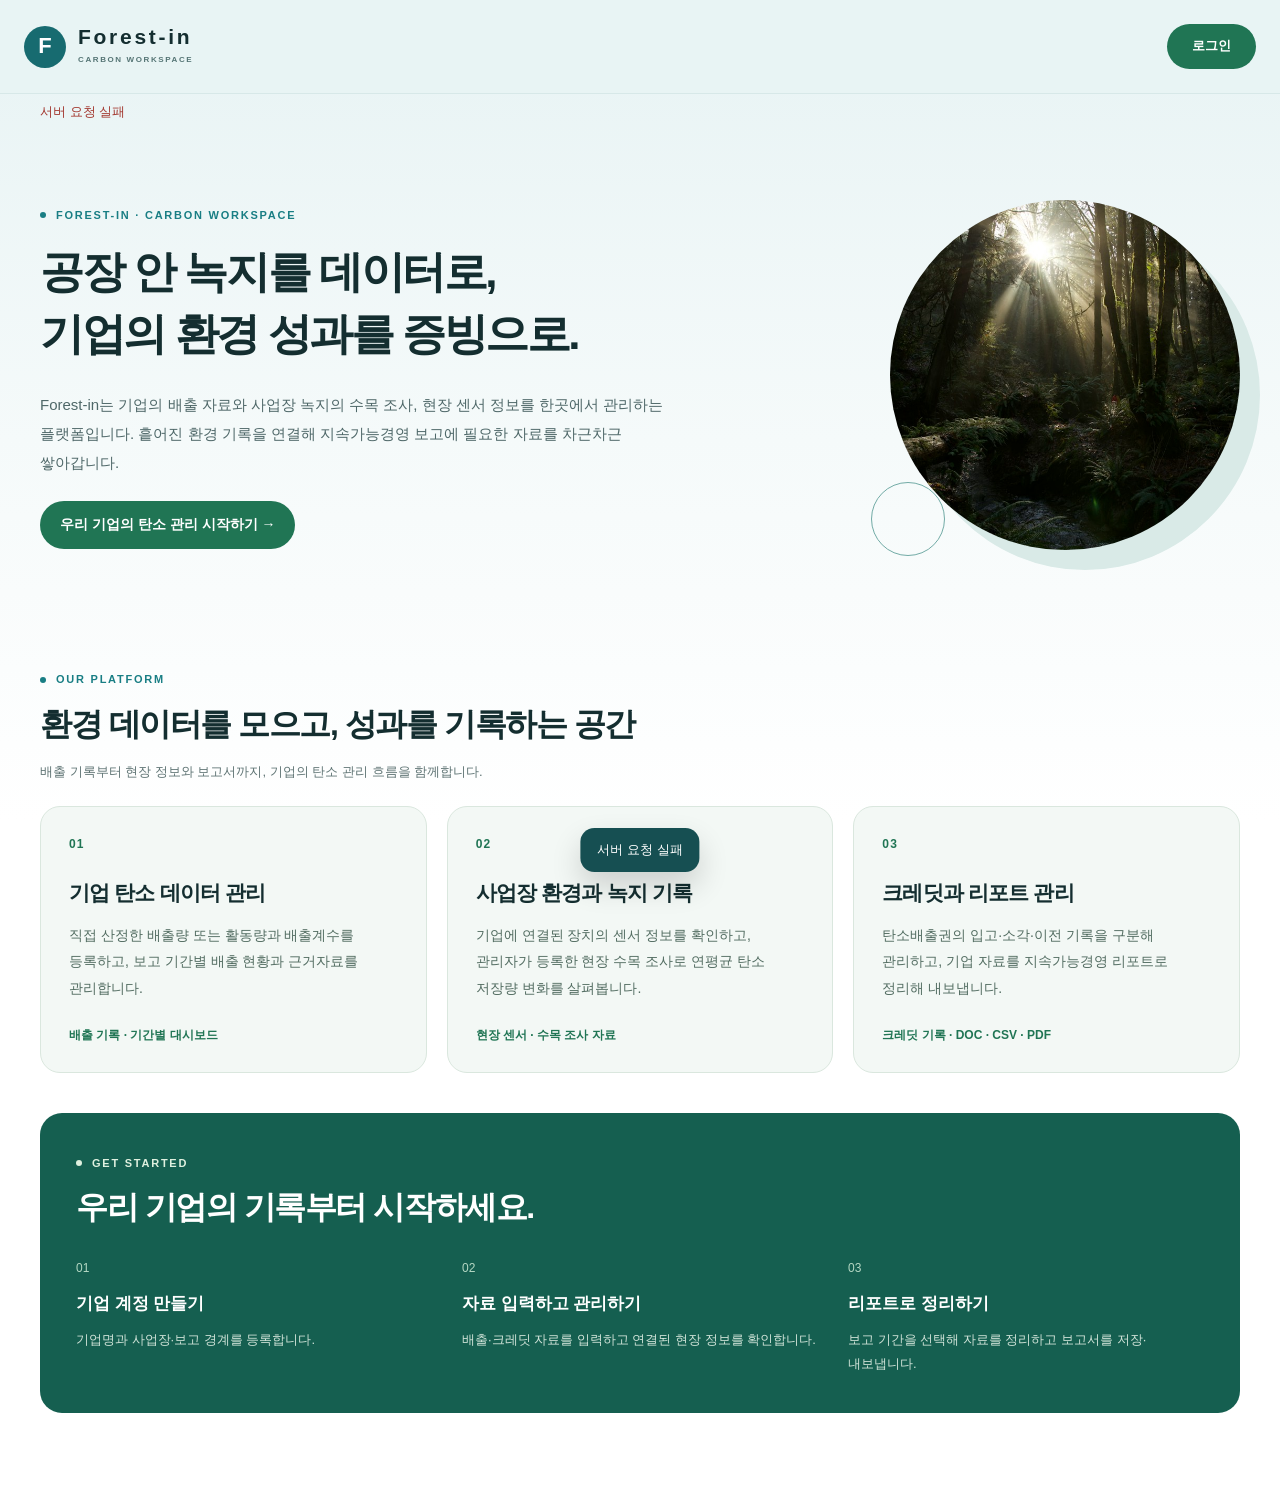
==== commit a1de8031: "Rename visible platform branding to Forest-in" ====
--- a/index.html
+++ b/index.html
@@ -3,9 +3,9 @@
 <head>
   <meta charset="utf-8">
   <meta name="viewport" content="width=device-width, initial-scale=1">
-  <meta name="description" content="WITH_U 기업용 탄소배출권 및 지속가능경영 리포트 워크스페이스">
-  <title>WITH_U | Carbon workspace</title>
-  <link rel="icon" href="data:image/svg+xml,%3Csvg xmlns='http://www.w3.org/2000/svg' viewBox='0 0 64 64'%3E%3Crect width='64' height='64' rx='18' fill='%2311352a'/%3E%3Cpath d='M15 16l8 31 9-20 9 20 8-31' fill='none' stroke='%23d7f0d0' stroke-width='6' stroke-linecap='round' stroke-linejoin='round'/%3E%3C/svg%3E">
+  <meta name="description" content="Forest-in 기업용 탄소배출권 및 지속가능경영 리포트 워크스페이스">
+  <title>Forest-in | Carbon workspace</title>
+  <link rel="icon" href="data:image/svg+xml,%3Csvg xmlns='http://www.w3.org/2000/svg' viewBox='0 0 64 64'%3E%3Crect width='64' height='64' rx='18' fill='%2311352a'/%3E%3Cpath d='M21 47V17h25M21 31h19' fill='none' stroke='%23d7f0d0' stroke-width='6' stroke-linecap='round' stroke-linejoin='round'/%3E%3C/svg%3E">
   <style>
     :root{--ink:#10231c;--forest:#12382c;--green:#207554;--mint:#d9f0df;--lime:#dff57d;--paper:#f5f6f1;--line:#dce3dc;--muted:#6a786f;--orange:#e98e51;--white:#fff;--shadow:0 18px 46px rgba(20,49,38,.08);--radius:22px}
     *{box-sizing:border-box} html{scroll-behavior:smooth} body{margin:0;background:var(--paper);color:var(--ink);font-family:Inter,"Pretendard","Noto Sans KR","Malgun Gothic",sans-serif;line-height:1.55} button,select{font:inherit} button{cursor:pointer} a{color:inherit;text-decoration:none}
@@ -33,8 +33,8 @@
 <style>.top-nav .admin-nav{font-size:14px;font-weight:700;padding:12px 8px;white-space:nowrap;color:#176b70}.top-nav .admin-nav:hover{text-decoration:underline}@media(max-width:820px){.top-nav .admin-nav{min-height:48px;padding:15px 3px}}</style></head>
 <body>
   <header class="site-header" id="site-header">
-    <button class="brand" type="button" onclick="navigate('home')" aria-label="WITH_U 홈">
-      <span class="brand-mark">W</span><span><strong>WITH_U</strong><small>CARBON WORKSPACE</small></span>
+    <button class="brand" type="button" onclick="navigate('home')" aria-label="Forest-in 홈">
+      <span class="brand-mark">F</span><span><strong>Forest-in</strong><small>CARBON WORKSPACE</small></span>
     </button>
     <nav class="top-nav" id="workspace-nav" aria-label="주요 메뉴" hidden>
       <button type="button" data-page="dashboard" class="active" onclick="navigate('dashboard')">대시보드</button>
@@ -52,9 +52,9 @@
     <p id="workspace-message" class="workspace-notice" role="status" aria-live="polite"></p>
     <section class="page active" id="home" aria-labelledby="home-title">
       <section class="activity-intro landing-hero">
-        <span class="eyebrow">WITH_U · CARBON WORKSPACE</span>
+        <span class="eyebrow">Forest-in · CARBON WORKSPACE</span>
         <h1 id="home-title">공장 안 녹지를 데이터로,<br>기업의 환경 성과를 증빙으로.</h1>
-        <p>WITH_U는 기업의 배출 자료와 사업장 녹지의 수목 조사, 현장 센서 정보를 한곳에서 관리하는 플랫폼입니다. 흩어진 환경 기록을 연결해 지속가능경영 보고에 필요한 자료를 차근차근 쌓아갑니다.</p>
+        <p>Forest-in는 기업의 배출 자료와 사업장 녹지의 수목 조사, 현장 센서 정보를 한곳에서 관리하는 플랫폼입니다. 흩어진 환경 기록을 연결해 지속가능경영 보고에 필요한 자료를 차근차근 쌓아갑니다.</p>
         <button class="landing-start" type="button" onclick="WithUAuth.open()">우리 기업의 탄소 관리 시작하기 →</button>
       </section>
       <section class="landing-overview" aria-labelledby="platform-title">
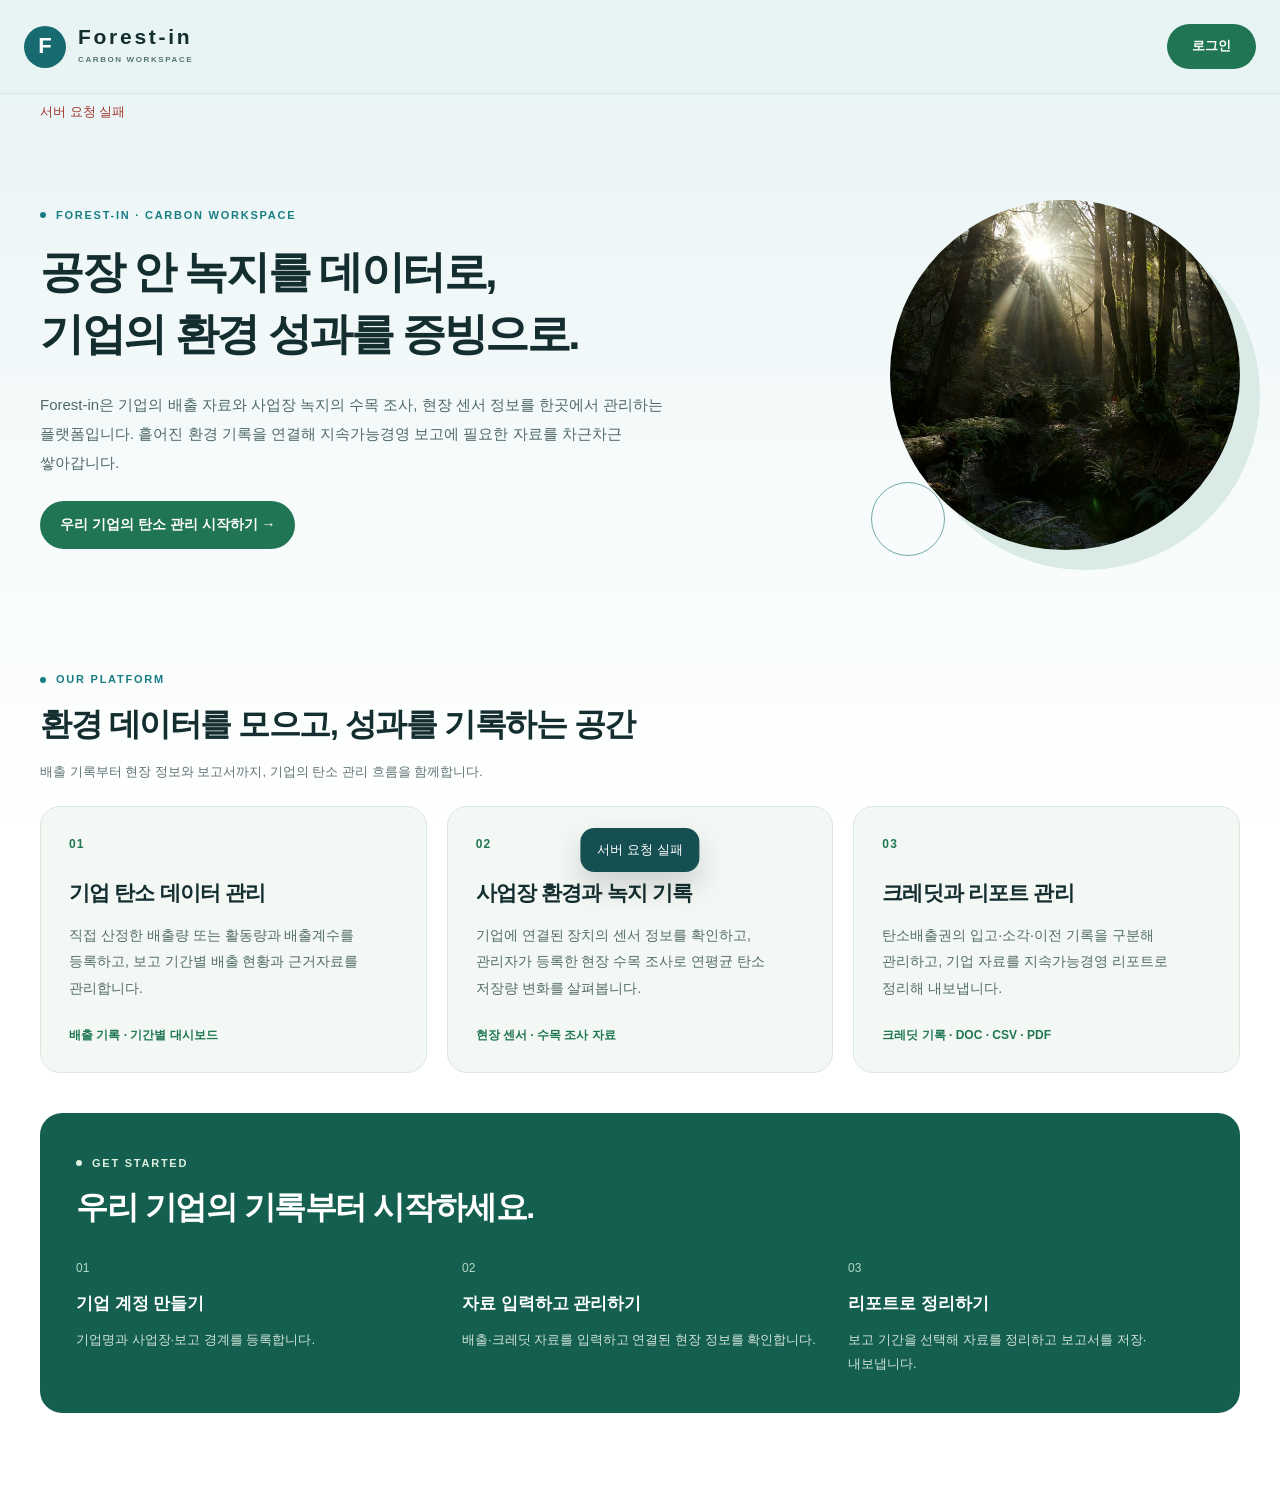
==== commit fea8e914: "Polish Forest-in introduction wording" ====
--- a/index.html
+++ b/index.html
@@ -54,7 +54,7 @@
       <section class="activity-intro landing-hero">
         <span class="eyebrow">Forest-in · CARBON WORKSPACE</span>
         <h1 id="home-title">공장 안 녹지를 데이터로,<br>기업의 환경 성과를 증빙으로.</h1>
-        <p>Forest-in는 기업의 배출 자료와 사업장 녹지의 수목 조사, 현장 센서 정보를 한곳에서 관리하는 플랫폼입니다. 흩어진 환경 기록을 연결해 지속가능경영 보고에 필요한 자료를 차근차근 쌓아갑니다.</p>
+        <p>Forest-in은 기업의 배출 자료와 사업장 녹지의 수목 조사, 현장 센서 정보를 한곳에서 관리하는 플랫폼입니다. 흩어진 환경 기록을 연결해 지속가능경영 보고에 필요한 자료를 차근차근 쌓아갑니다.</p>
         <button class="landing-start" type="button" onclick="WithUAuth.open()">우리 기업의 탄소 관리 시작하기 →</button>
       </section>
       <section class="landing-overview" aria-labelledby="platform-title">
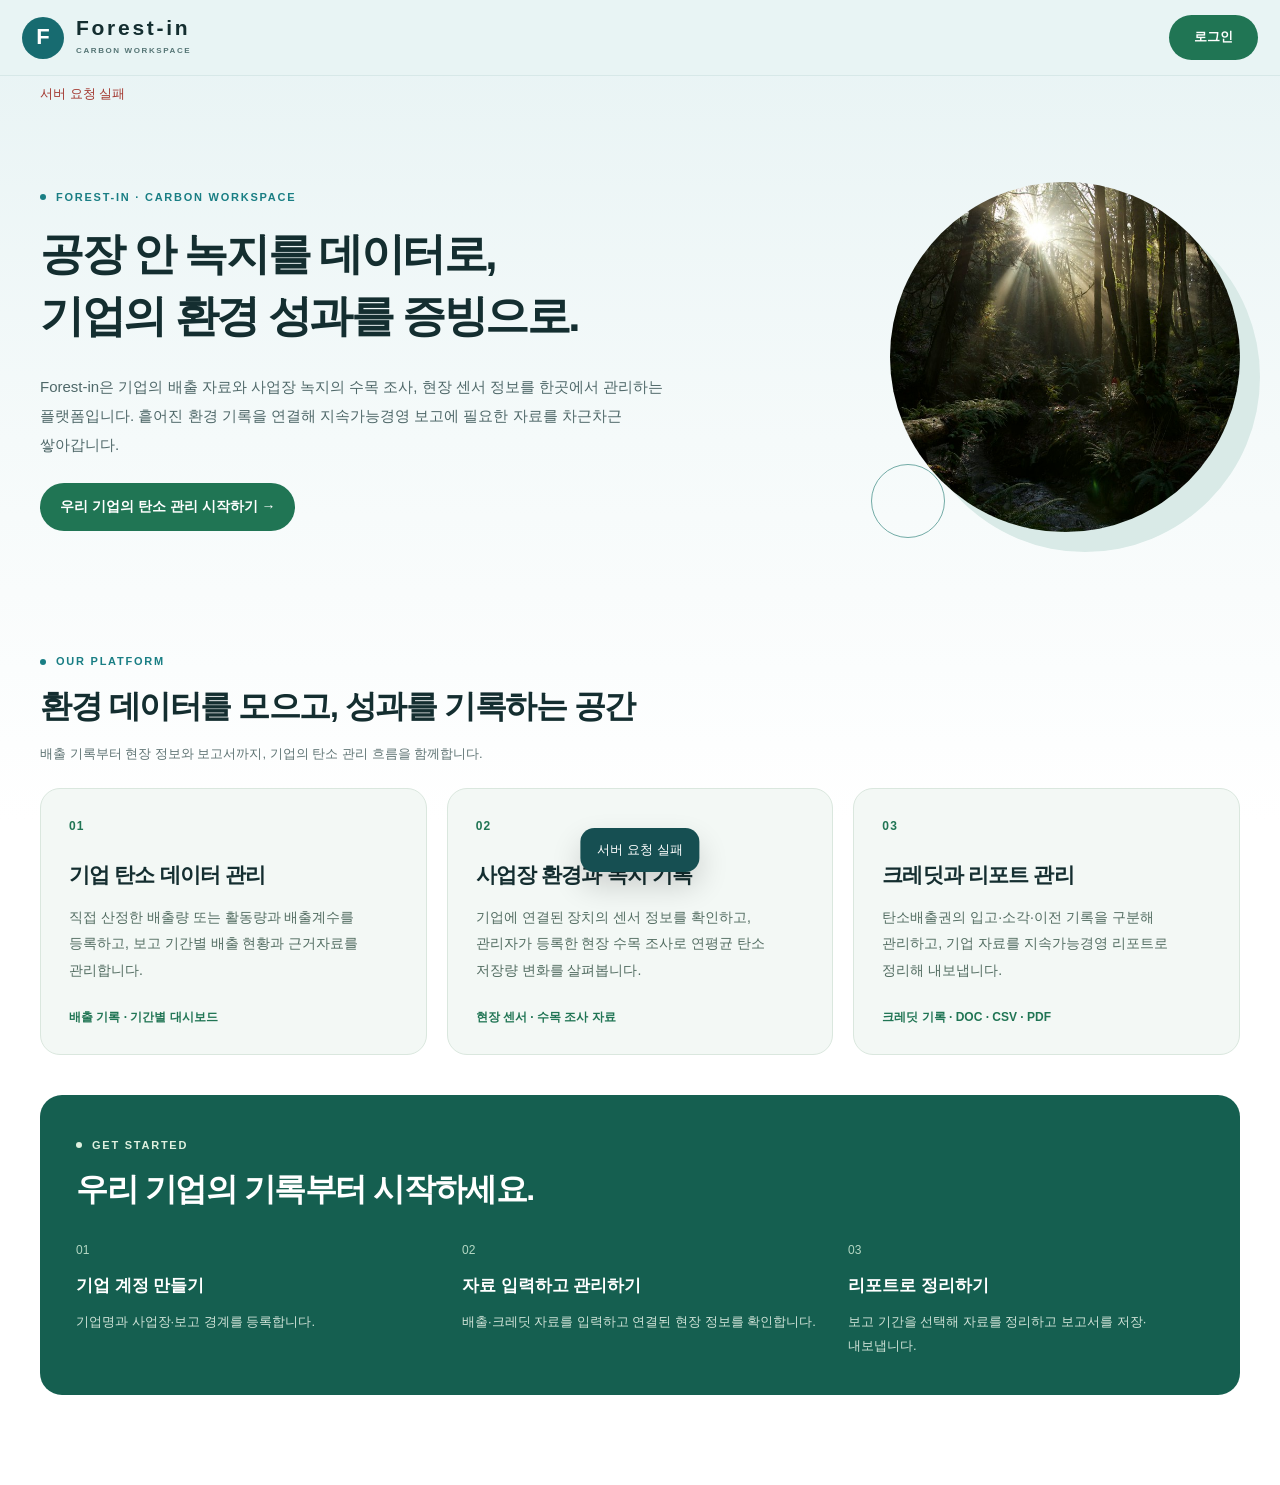
==== commit 01eba4db: "Show company name or administrator label beside Forest-in branding" ====
--- a/index.html
+++ b/index.html
@@ -33,9 +33,9 @@
 <style>.top-nav .admin-nav{font-size:14px;font-weight:700;padding:12px 8px;white-space:nowrap;color:#176b70}.top-nav .admin-nav:hover{text-decoration:underline}@media(max-width:820px){.top-nav .admin-nav{min-height:48px;padding:15px 3px}}</style></head>
 <body>
   <header class="site-header" id="site-header">
-    <button class="brand" type="button" onclick="navigate('home')" aria-label="Forest-in 홈">
+    <div class="brand-identity"><button class="brand" type="button" onclick="navigate('home')" aria-label="Forest-in 홈">
       <span class="brand-mark">F</span><span><strong>Forest-in</strong><small>CARBON WORKSPACE</small></span>
-    </button>
+    </button><span id="header-account" class="brand-account" hidden></span></div>
     <nav class="top-nav" id="workspace-nav" aria-label="주요 메뉴" hidden>
       <button type="button" data-page="dashboard" class="active" onclick="navigate('dashboard')">대시보드</button>
       <button type="button" data-page="credits" onclick="navigate('credits')">탄소 배출권</button>
--- a/workspace.css
+++ b/workspace.css
@@ -35,9 +35,13 @@
 .landing-workflow li{counter-increment:step}.landing-workflow li:before{content:"0" counter(step);display:block;margin-bottom:14px;font-size:12px;color:#b5d8c4}.landing-workflow strong{font-size:17px;font-weight:700}.landing-workflow p{margin-top:10px;color:#d0e3d8;font-size:13px}
 .account-dialog .account-admin-link{background:transparent;border-color:transparent;color:#547265;font-size:13px}.account-dialog .account-admin-link:hover{background:#edf5ef}
 .account-dialog{max-height:calc(100dvh - 32px);overflow-y:auto}.account-dialog .primary{background:#207554}.account-dialog .primary:hover{background:#175b40}
-@media(max-width:1200px){
+@media(max-width:1400px){
  .site-header{height:76px;padding:0 22px;gap:12px}.top-nav{display:none;position:absolute;top:68px;left:16px;right:16px;padding:12px 20px;background:#fff;border:1px solid var(--line);border-radius:16px;box-shadow:var(--shadow);flex-direction:column;align-items:stretch;gap:3px}.top-nav button{text-align:left;min-height:48px;padding:15px 3px}.site-header.menu-open .top-nav{display:flex}.site-header #report-export{margin-left:auto}.site-header .menu-toggle{display:block;margin-left:0;flex-shrink:0}.site-header .login-cta{margin-left:auto}
 }
 @media(max-width:1100px){.landing-hero h1{width:calc(100% - 320px);font-size:36px}}
 @media(max-width:820px){.landing-hero h1{width:calc(100% - 240px);font-size:30px}.landing-features{grid-template-columns:1fr;gap:14px}.landing-features article{padding:25px}.landing-features h3{margin-top:16px}.landing-workflow{padding:28px}.landing-workflow ol{grid-template-columns:1fr;gap:24px}.landing-workflow li+li{padding-top:24px;border-top:1px solid #ffffff24}}
 @media(max-width:560px){.landing-hero h1{width:100%;max-width:430px;font-size:33px}.landing-hero:after{grid-row:5}.landing-start{justify-self:start;max-width:100%;font-size:13px}.landing-hero h1 br{display:none}.site-header .header-cta{font-size:12px;padding:10px 15px}.brand small{font-size:7px}.landing-overview .section-head{margin-top:14px}}
+.brand-identity{display:flex;align-items:center;gap:12px;min-width:0}.brand-identity .brand{flex-shrink:0}
+.brand-account{display:block;min-width:0;max-width:180px;padding-left:12px;border-left:1px solid #b8d4c9;color:#207554;font-size:13px;font-weight:700;white-space:nowrap;overflow:hidden;text-overflow:ellipsis}
+.site-header .brand-identity{flex:0 1 auto}.admin-header .brand-identity{flex:0 1 auto}.admin-header .brand-account{max-width:180px}
+@media(max-width:900px){.site-header.account-present{height:auto;min-height:76px;flex-wrap:wrap;padding-top:12px;padding-bottom:12px;row-gap:12px}.site-header.account-present .brand-identity{flex:1 1 100%}.site-header.account-present .brand-account{max-width:none;flex:0 1 auto}.site-header.account-present .top-nav{top:calc(100% - 8px)}.account-present~main .page{scroll-margin-top:145px}.admin-header{flex-wrap:wrap}.admin-header .brand-identity{flex:1 1 100%}}
